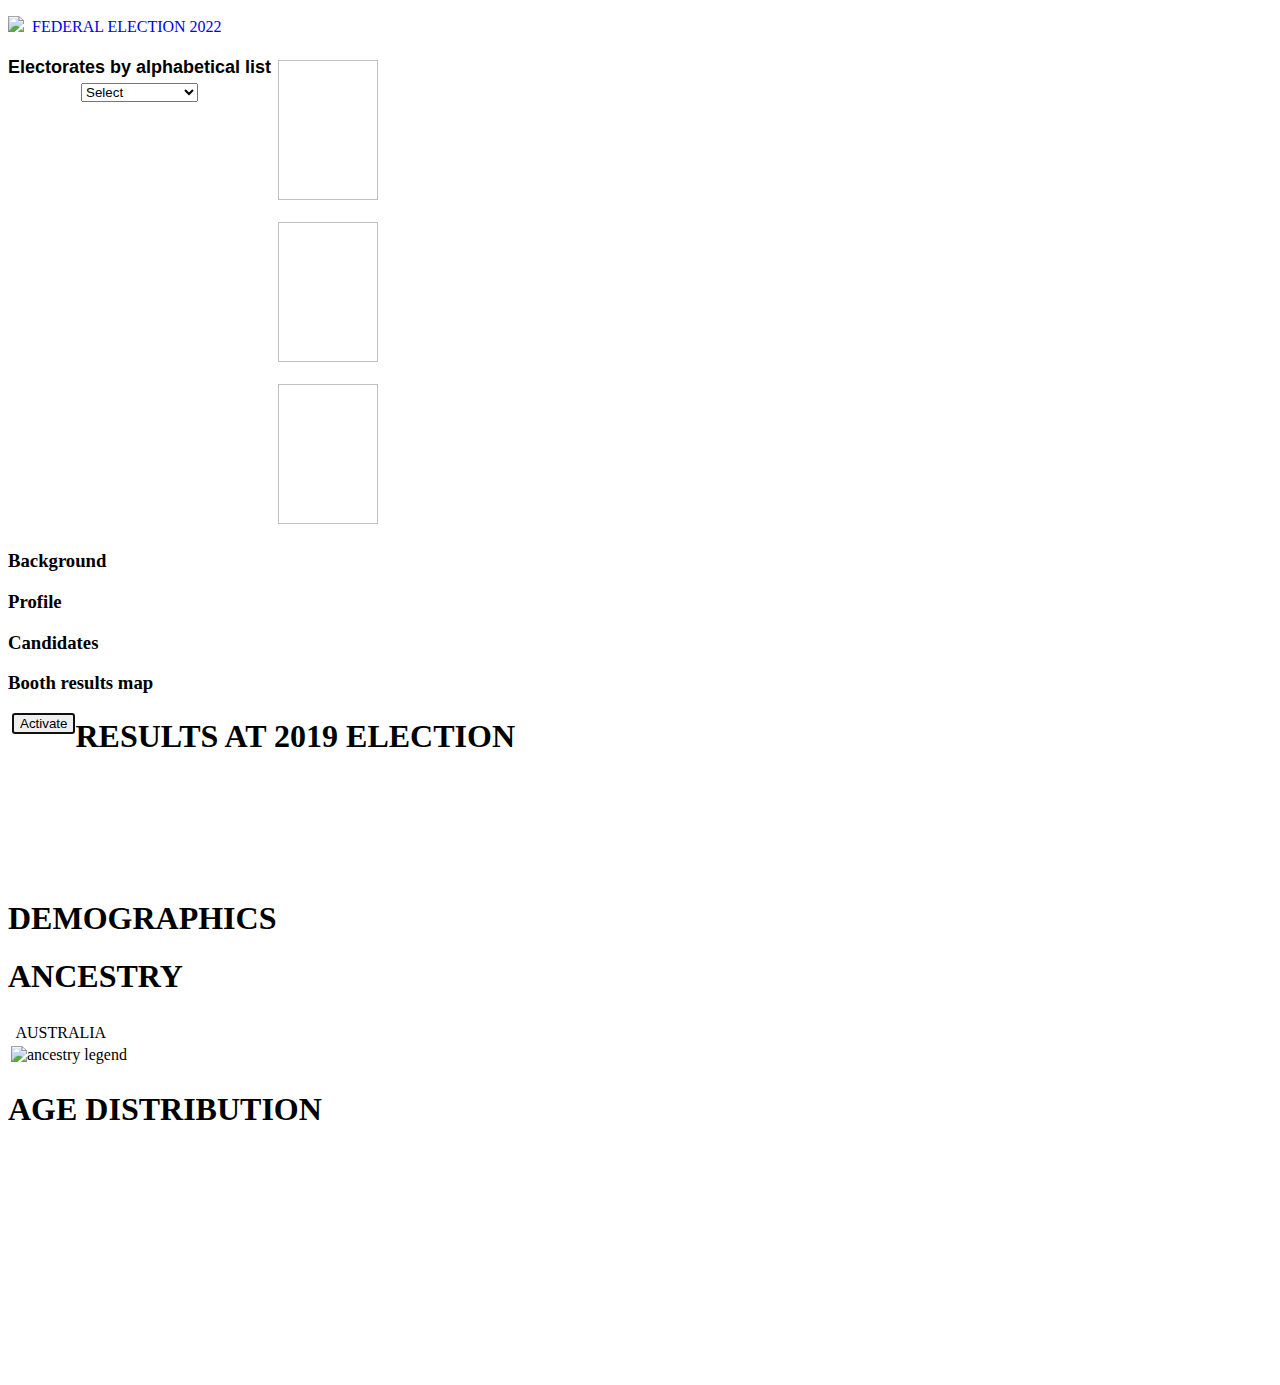
==== index.html @ 1e72a21f "Create index.html" ====
<!DOCTYPE html>

<html>
<head>

<meta charset="utf-8"/>
<meta http-equiv="X-UA-Compatible" content="IE=edge">

<title>The Poll Bludger: Federal Election 2022</title>
<meta name="description" content="Seat-by-seat guide to the 2022 federal election">

<link rel="stylesheet" type="text/css" href="../Elections.css">
<link href="https://fonts.googleapis.com/css?family=Montserrat:700" rel="stylesheet">

<script type="text/javascript" src="https://maps.googleapis.com/maps/api/js?key=AIzaSyDWuL8jOy9GmyEwXQaao5NS9SxwlRzRl6Y"></script>
<script type="text/javascript" src="https://ajax.googleapis.com/ajax/libs/jquery/3.5.1/jquery.min.js"></script>
<script type="text/javascript" src="https://code.jquery.com/jquery-1.12.4.min.js"></script>
<script type="text/javascript" src="https://www.google.com/jsapi"></script>
<script type="text/javascript" src="https://www.gstatic.com/charts/loader.js"></script>

<script>
	var divisionId = window.location.search.replace("?s=", "")
	var divisionName = divisionId

	if (divisionName == "KingsfordSmith") {divisionName = "Kingsford Smith"}
	if (divisionName == "NewEngland") {divisionName = "New England"}
	if (divisionName == "NorthSydney") {divisionName = "North Sydney"}
	if (divisionName == "WideBay") {divisionName = "Wide Bay"}
	if (divisionName == "OConnor") {divisionName = "O'Connor"}
	if (divisionName == "LaTrobe") {divisionName = "La Trobe"}
</script>

</head>
	

<body class="standard">

<p class="pageheader fed">
	<a href="https://www.pollbludger.net"><img src="https://www.pollbludger.net/images/pbhead.png" class="pblogo"></a>
	<a href="https://www.pollbludger.net/fed2022" style="TEXT-DECORATION: NONE">&#160;FEDERAL ELECTION 2022</a>
</p>

<div class="tab"></div>


<main>

<div id="pp-donate-button" class="donate"></div>

<div class="electoratepage">

	<div>
		<h1 id="title"></h1>
		<div id="details"></div>
	</div>
	
	<div style="float: left; margin: auto">

		<div style="font-family: Calibri, sans-serif; font-size: 18px; font-weight: bold; text-align: center">Electorates by alphabetical list</div>

		<div style="padding-top: 5px; text-align: center">
		
			<select id="myList" onchange="location = this.value">
			
				<option>Select</option>
				<option value="HR.htm?s=Adelaide">Adelaide</option>
				<option value="HR.htm?s=Aston">Aston</option>
				<option value="HR.htm?s=Ballarat">Ballarat</option>
				<option value="HR.htm?s=Banks">Banks</option>
				<option value="HR.htm?s=Barker">Barker</option>
				<option value="HR.htm?s=Barton">Barton</option>
				<option value="HR.htm?s=Bass">Bass</option>
				<option value="HR.htm?s=Bean">Bean</option>
				<option value="HR.htm?s=Bendigo">Bendigo</option>
				<option value="HR.htm?s=Bennelong">Bennelong</option>
				<option value="HR.htm?s=Berowra">Berowra</option>
				<option value="HR.htm?s=Blair">Blair</option>
				<option value="HR.htm?s=Blaxland">Blaxland</option>
				<option value="HR.htm?s=Bonner">Bonner</option>
				<option value="HR.htm?s=Boothby">Boothby</option>
				<option value="HR.htm?s=Bowman">Bowman</option>
				<option value="HR.htm?s=Braddon">Braddon</option>
				<option value="HR.htm?s=Bradfield">Bradfield</option>
				<option value="HR.htm?s=Brand">Brand</option>
				<option value="HR.htm?s=Brisbane">Brisbane</option>
				<option value="HR.htm?s=Bruce">Bruce</option>
				<option value="HR.htm?s=Burt">Burt</option>
				<option value="HR.htm?s=Calare">Calare</option>
				<option value="HR.htm?s=Calwell">Calwell</option>
				<option value="HR.htm?s=Canberra">Canberra</option>
				<option value="HR.htm?s=Canning">Canning</option>
				<option value="HR.htm?s=Capricornia">Capricornia</option>
				<option value="HR.htm?s=Casey">Casey</option>
				<option value="HR.htm?s=Chifley">Chifley</option>
				<option value="HR.htm?s=Chisholm">Chisholm</option>
				<option value="HR.htm?s=Clark">Clark</option>
				<option value="HR.htm?s=Cook">Cook</option>
				<option value="HR.htm?s=Cooper">Cooper</option>
				<option value="HR.htm?s=Corangamite">Corangamite</option>
				<option value="HR.htm?s=Corio">Corio</option>
				<option value="HR.htm?s=Cowan">Cowan</option>
				<option value="HR.htm?s=Cowper">Cowper</option>
				<option value="HR.htm?s=Cunningham">Cunningham</option>
				<option value="HR.htm?s=Curtin">Curtin</option>
				<option value="HR.htm?s=Dawson">Dawson</option>
				<option value="HR.htm?s=Deakin">Deakin</option>
				<option value="HR.htm?s=Dickson">Dickson</option>
				<option value="HR.htm?s=Dobell">Dobell</option>
				<option value="HR.htm?s=Dunkley">Dunkley</option>
				<option value="HR.htm?s=Durack">Durack</option>
				<option value="HR.htm?s=Eden-Monaro">Eden-Monaro</option>
				<option value="HR.htm?s=Fadden">Fadden</option>
				<option value="HR.htm?s=Fairfax">Fairfax</option>
				<option value="HR.htm?s=Farrer">Farrer</option>
				<option value="HR.htm?s=Fenner">Fenner</option>
				<option value="HR.htm?s=Fisher">Fisher</option>
				<option value="HR.htm?s=Flinders">Flinders</option>
				<option value="HR.htm?s=Flynn">Flynn</option>
				<option value="HR.htm?s=Forde">Forde</option>
				<option value="HR.htm?s=Forrest">Forrest</option>
				<option value="HR.htm?s=Fowler">Fowler</option>
				<option value="HR.htm?s=Franklin">Franklin</option>
				<option value="HR.htm?s=Fraser">Fraser</option>
				<option value="HR.htm?s=Fremantle">Fremantle</option>
				<option value="HR.htm?s=Gellibrand">Gellibrand</option>
				<option value="HR.htm?s=Gilmore">Gilmore</option>
				<option value="HR.htm?s=Gippsland">Gippsland</option>
				<option value="HR.htm?s=Goldstein">Goldstein</option>
				<option value="HR.htm?s=Gorton">Gorton</option>
				<option value="HR.htm?s=Grayndler">Grayndler</option>
				<option value="HR.htm?s=Greenway">Greenway</option>
				<option value="HR.htm?s=Grey">Grey</option>
				<option value="HR.htm?s=Griffith">Griffith</option>
				<option value="HR.htm?s=Groom">Groom</option>
				<option value="HR.htm?s=Hasluck">Hasluck</option>
				<option value="HR.htm?s=Hawke">Hawke</option>
				<option value="HR.htm?s=Herbert">Herbert</option>
				<option value="HR.htm?s=Higgins">Higgins</option>
				<option value="HR.htm?s=Hindmarsh">Hindmarsh</option>
				<option value="HR.htm?s=Hinkler">Hinkler</option>
				<option value="HR.htm?s=Holt">Holt</option>
				<option value="HR.htm?s=Hotham">Hotham</option>
				<option value="HR.htm?s=Hughes">Hughes</option>
				<option value="HR.htm?s=Hume">Hume</option>
				<option value="HR.htm?s=Hunter">Hunter</option>
				<option value="HR.htm?s=Indi">Indi</option>
				<option value="HR.htm?s=Isaacs">Isaacs</option>
				<option value="HR.htm?s=Jagajaga">Jagajaga</option>
				<option value="HR.htm?s=Kennedy">Kennedy</option>
				<option value="HR.htm?s=KingsfordSmith">Kingsford Smith</option>
				<option value="HR.htm?s=Kingston">Kingston</option>
				<option value="HR.htm?s=Kooyong">Kooyong</option>
				<option value="HR.htm?s=Lalor">Lalor</option>
				<option value="HR.htm?s=LaTrobe">La Trobe</option>
				<option value="HR.htm?s=Leichhardt">Leichhardt</option>
				<option value="HR.htm?s=Lilley">Lilley</option>
				<option value="HR.htm?s=Lindsay">Lindsay</option>
				<option value="HR.htm?s=Lingiari">Lingiari</option>
				<option value="HR.htm?s=Longman">Longman</option>
				<option value="HR.htm?s=Lyne">Lyne</option>
				<option value="HR.htm?s=Lyons">Lyons</option>
				<option value="HR.htm?s=Macarthur">Macarthur</option>
				<option value="HR.htm?s=Mackellar">Mackellar</option>
				<option value="HR.htm?s=Macnamara">Macnamara</option>
				<option value="HR.htm?s=Macquarie">Macquarie</option>
				<option value="HR.htm?s=Makin">Makin</option>
				<option value="HR.htm?s=Mallee">Mallee</option>
				<option value="HR.htm?s=Maranoa">Maranoa</option>
				<option value="HR.htm?s=Maribyrnong">Maribyrnong</option>
				<option value="HR.htm?s=Mayo">Mayo</option>
				<option value="HR.htm?s=McEwen">McEwen</option>
				<option value="HR.htm?s=McMahon">McMahon</option>
				<option value="HR.htm?s=McPherson">McPherson</option>
				<option value="HR.htm?s=Melbourne">Melbourne</option>
				<option value="HR.htm?s=Menzies">Menzies</option>
				<option value="HR.htm?s=Mitchell">Mitchell</option>
				<option value="HR.htm?s=Monash">Monash</option>
				<option value="HR.htm?s=Moncrieff">Moncrieff</option>
				<option value="HR.htm?s=Moore">Moore</option>
				<option value="HR.htm?s=Moreton">Moreton</option>
				<option value="HR.htm?s=Newcastle">Newcastle</option>
				<option value="HR.htm?s=NewEngland">New England</option>
				<option value="HR.htm?s=Nicholls">Nicholls</option>
				<option value="HR.htm?s=NorthSydney">North Sydney</option>
				<option value="HR.htm?s=OConnor">O'Connor</option>
				<option value="HR.htm?s=Oxley">Oxley</option>
				<option value="HR.htm?s=Page">Page</option>
				<option value="HR.htm?s=Parkes">Parkes</option>
				<option value="HR.htm?s=Parramatta">Parramatta</option>
				<option value="HR.htm?s=Paterson">Paterson</option>
				<option value="HR.htm?s=Pearce">Pearce</option>
				<option value="HR.htm?s=Perth">Perth</option>
				<option value="HR.htm?s=Petrie">Petrie</option>
				<option value="HR.htm?s=Rankin">Rankin</option>
				<option value="HR.htm?s=Reid">Reid</option>
				<option value="HR.htm?s=Richmond">Richmond</option>
				<option value="HR.htm?s=Riverina">Riverina</option>
				<option value="HR.htm?s=Robertson">Robertson</option>
				<option value="HR.htm?s=Ryan">Ryan</option>
				<option value="HR.htm?s=Scullin">Scullin</option>
				<option value="HR.htm?s=Shortland">Shortland</option>
				<option value="HR.htm?s=Solomon">Solomon</option>
				<option value="HR.htm?s=Spence">Spence</option>
				<option value="HR.htm?s=Sturt">Sturt</option>
				<option value="HR.htm?s=Swan">Swan</option>
				<option value="HR.htm?s=Sydney">Sydney</option>
				<option value="HR.htm?s=Tangney">Tangney</option>
				<option value="HR.htm?s=Wannon">Wannon</option>
				<option value="HR.htm?s=Warringah">Warringah</option>
				<option value="HR.htm?s=Watson">Watson</option>
				<option value="HR.htm?s=Wentworth">Wentworth</option>
				<option value="HR.htm?s=Werriwa">Werriwa</option>
				<option value="HR.htm?s=Whitlam">Whitlam</option>
				<option value="HR.htm?s=WideBay">Wide Bay</option>
				<option value="HR.htm?s=Wills">Wills</option>
				<option value="HR.htm?s=Wright">Wright</option>
				
			</select>
			
		</div>
		
	</div>

</div>


<div class="electoratepage">

	<div class="content">

		<h3 id="candidatehead"></h3>

		<table>
			<tbody>

			<tr>
				<td class="candidatesBox" id="candidatesBox"></td>

				<td style="padding-right: 90px">
					<img id="pic1" style="margin-right: 15px" width="100" height="140" /><br /><br />
					<img id="pic2" style="margin-right: 15px" width="100" height="140" /><br /><br />
					<img id="pic3" style="margin-right: 15px" width="100" height="140" />
				</td>

			</tr>
			</tbody>
		</table>

		<h3>Background</h3>
		<div id="background"></div>

		<h3>Profile</h3>
		<div id="profile"></div>

		<h3>Candidates</h3>
		<div id="candidates"></div>

		<div id="update"></div>
		
		<h3>Booth results map</h3>
		<button id="insertMap" style="float: left; margin-left: 4px" autofocus>Activate</button>

	</div>


	<div class="sidebar">

		<h1 style="margin-top: 24px">RESULTS AT 2019 ELECTION</h1>
		
		<div id="BarPrimary" style="margin-top: 10px"></div>
		<div id="BarTCP" style="width: 370px; height: 99px; margin-top: 10px"></div>
		<div id="BarTPP"></div>
		
		<div id="tablesInsert"></div>
		
		<div id="byInsert"></div>
		
		<div id="chartsInsert"></div>
		
		<h1 style="margin-top: 24px">DEMOGRAPHICS</h1>

		<div id="BarEducation" class="demography1"></div>
		<div id="BarMortgages" class="demography1"></div>
		<div id="BarIncome" class="demography2"></div>
		
		<h1 style="margin-top: 12px">ANCESTRY</h1>

		<table class="ancestrytable">
			<tr>
				<td id="PieAncestry1" class="ancestry"></td>
				<td id="PieAncestry2" class="ancestry"></td>
			</tr>
			<tr>
				<td id="titleAncestry" class="ancestryTitle"></td>
				<td class="ancestryTitle">AUSTRALIA</td>
			</tr>
			<tr>
				<td colspan="2"><img id="ancestryLegend" class="ancestryLegend" src="https://www.pollbludger.net/images/ancestry-legend.png" alt="ancestry legend"></td>
			</tr>
		</table>

		<h1 style="margin-top: 24px">AGE DISTRIBUTION</h1>

		<div id="BarAge" style="width: 370px; height: 220px;"></div>	
		
	</div>

</div>


</main>

<p class="pagefooter fed"></p>

<script type="text/javascript" src="js/sidebar.js"></script>
<script type="text/javascript" src="js/tab.js"></script>
<script type="text/javascript" src="js/content.js"></script>
<script type="text/javascript" src="js/candidates.js"></script>
<script type="text/javascript" src="js/maps.js"></script>

<script type="text/javascript">

	var head = document.getElementsByTagName('head')[0]
	var js = document.createElement("script")
	js.type = "text/javascript"
	
	if (divisionId == "Eden-Monaro")
	{
		js.src = "js/byEden-Monaro.js"
	}

	if (divisionId == "Groom")
	{
		js.src = "js/byGroom.js"
	}

	head.appendChild(js)
	
</script>

</body>

</html>
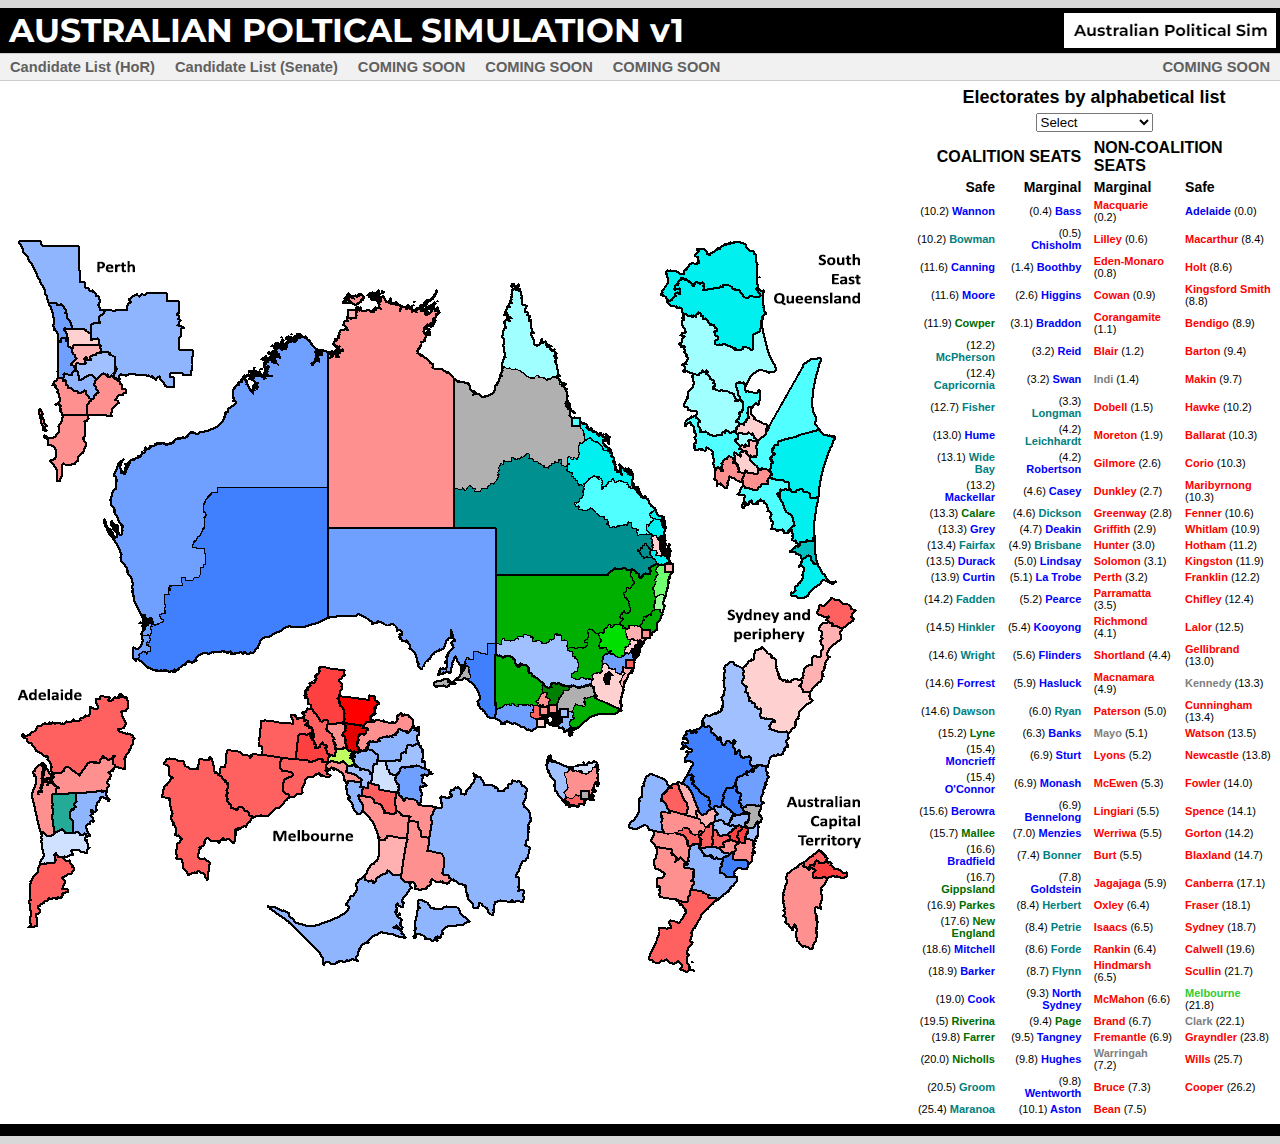
==== commit 79f9b44f: "v1" ====
--- a/index.html
+++ b/index.html
@@ -1,344 +1,714 @@
 
 <!DOCTYPE html>
-
-<html>
-<head>
-
-<meta charset="utf-8"/>
-<meta http-equiv="X-UA-Compatible" content="IE=edge">
-
-<title>The Poll Bludger: Federal Election 2022</title>
-<meta name="description" content="Seat-by-seat guide to the 2022 federal election">
-
-<link rel="stylesheet" type="text/css" href="../Elections.css">
-<link href="https://fonts.googleapis.com/css?family=Montserrat:700" rel="stylesheet">
-
-<script type="text/javascript" src="https://maps.googleapis.com/maps/api/js?key=AIzaSyDWuL8jOy9GmyEwXQaao5NS9SxwlRzRl6Y"></script>
-<script type="text/javascript" src="https://ajax.googleapis.com/ajax/libs/jquery/3.5.1/jquery.min.js"></script>
-<script type="text/javascript" src="https://code.jquery.com/jquery-1.12.4.min.js"></script>
-<script type="text/javascript" src="https://www.google.com/jsapi"></script>
-<script type="text/javascript" src="https://www.gstatic.com/charts/loader.js"></script>
-
-<script>
-	var divisionId = window.location.search.replace("?s=", "")
-	var divisionName = divisionId
-
-	if (divisionName == "KingsfordSmith") {divisionName = "Kingsford Smith"}
-	if (divisionName == "NewEngland") {divisionName = "New England"}
-	if (divisionName == "NorthSydney") {divisionName = "North Sydney"}
-	if (divisionName == "WideBay") {divisionName = "Wide Bay"}
-	if (divisionName == "OConnor") {divisionName = "O'Connor"}
-	if (divisionName == "LaTrobe") {divisionName = "La Trobe"}
-</script>
-
-</head>
-	
-
-<body class="standard">
-
-<p class="pageheader fed">
-	<a href="https://www.pollbludger.net"><img src="https://www.pollbludger.net/images/pbhead.png" class="pblogo"></a>
-	<a href="https://www.pollbludger.net/fed2022" style="TEXT-DECORATION: NONE">&#160;FEDERAL ELECTION 2022</a>
-</p>
-
-<div class="tab"></div>
-
-
-<main>
-
-<div id="pp-donate-button" class="donate"></div>
-
-<div class="electoratepage">
-
-	<div>
-		<h1 id="title"></h1>
-		<div id="details"></div>
-	</div>
-	
-	<div style="float: left; margin: auto">
-
-		<div style="font-family: Calibri, sans-serif; font-size: 18px; font-weight: bold; text-align: center">Electorates by alphabetical list</div>
-
-		<div style="padding-top: 5px; text-align: center">
-		
-			<select id="myList" onchange="location = this.value">
-			
-				<option>Select</option>
-				<option value="HR.htm?s=Adelaide">Adelaide</option>
-				<option value="HR.htm?s=Aston">Aston</option>
-				<option value="HR.htm?s=Ballarat">Ballarat</option>
-				<option value="HR.htm?s=Banks">Banks</option>
-				<option value="HR.htm?s=Barker">Barker</option>
-				<option value="HR.htm?s=Barton">Barton</option>
-				<option value="HR.htm?s=Bass">Bass</option>
-				<option value="HR.htm?s=Bean">Bean</option>
-				<option value="HR.htm?s=Bendigo">Bendigo</option>
-				<option value="HR.htm?s=Bennelong">Bennelong</option>
-				<option value="HR.htm?s=Berowra">Berowra</option>
-				<option value="HR.htm?s=Blair">Blair</option>
-				<option value="HR.htm?s=Blaxland">Blaxland</option>
-				<option value="HR.htm?s=Bonner">Bonner</option>
-				<option value="HR.htm?s=Boothby">Boothby</option>
-				<option value="HR.htm?s=Bowman">Bowman</option>
-				<option value="HR.htm?s=Braddon">Braddon</option>
-				<option value="HR.htm?s=Bradfield">Bradfield</option>
-				<option value="HR.htm?s=Brand">Brand</option>
-				<option value="HR.htm?s=Brisbane">Brisbane</option>
-				<option value="HR.htm?s=Bruce">Bruce</option>
-				<option value="HR.htm?s=Burt">Burt</option>
-				<option value="HR.htm?s=Calare">Calare</option>
-				<option value="HR.htm?s=Calwell">Calwell</option>
-				<option value="HR.htm?s=Canberra">Canberra</option>
-				<option value="HR.htm?s=Canning">Canning</option>
-				<option value="HR.htm?s=Capricornia">Capricornia</option>
-				<option value="HR.htm?s=Casey">Casey</option>
-				<option value="HR.htm?s=Chifley">Chifley</option>
-				<option value="HR.htm?s=Chisholm">Chisholm</option>
-				<option value="HR.htm?s=Clark">Clark</option>
-				<option value="HR.htm?s=Cook">Cook</option>
-				<option value="HR.htm?s=Cooper">Cooper</option>
-				<option value="HR.htm?s=Corangamite">Corangamite</option>
-				<option value="HR.htm?s=Corio">Corio</option>
-				<option value="HR.htm?s=Cowan">Cowan</option>
-				<option value="HR.htm?s=Cowper">Cowper</option>
-				<option value="HR.htm?s=Cunningham">Cunningham</option>
-				<option value="HR.htm?s=Curtin">Curtin</option>
-				<option value="HR.htm?s=Dawson">Dawson</option>
-				<option value="HR.htm?s=Deakin">Deakin</option>
-				<option value="HR.htm?s=Dickson">Dickson</option>
-				<option value="HR.htm?s=Dobell">Dobell</option>
-				<option value="HR.htm?s=Dunkley">Dunkley</option>
-				<option value="HR.htm?s=Durack">Durack</option>
-				<option value="HR.htm?s=Eden-Monaro">Eden-Monaro</option>
-				<option value="HR.htm?s=Fadden">Fadden</option>
-				<option value="HR.htm?s=Fairfax">Fairfax</option>
-				<option value="HR.htm?s=Farrer">Farrer</option>
-				<option value="HR.htm?s=Fenner">Fenner</option>
-				<option value="HR.htm?s=Fisher">Fisher</option>
-				<option value="HR.htm?s=Flinders">Flinders</option>
-				<option value="HR.htm?s=Flynn">Flynn</option>
-				<option value="HR.htm?s=Forde">Forde</option>
-				<option value="HR.htm?s=Forrest">Forrest</option>
-				<option value="HR.htm?s=Fowler">Fowler</option>
-				<option value="HR.htm?s=Franklin">Franklin</option>
-				<option value="HR.htm?s=Fraser">Fraser</option>
-				<option value="HR.htm?s=Fremantle">Fremantle</option>
-				<option value="HR.htm?s=Gellibrand">Gellibrand</option>
-				<option value="HR.htm?s=Gilmore">Gilmore</option>
-				<option value="HR.htm?s=Gippsland">Gippsland</option>
-				<option value="HR.htm?s=Goldstein">Goldstein</option>
-				<option value="HR.htm?s=Gorton">Gorton</option>
-				<option value="HR.htm?s=Grayndler">Grayndler</option>
-				<option value="HR.htm?s=Greenway">Greenway</option>
-				<option value="HR.htm?s=Grey">Grey</option>
-				<option value="HR.htm?s=Griffith">Griffith</option>
-				<option value="HR.htm?s=Groom">Groom</option>
-				<option value="HR.htm?s=Hasluck">Hasluck</option>
-				<option value="HR.htm?s=Hawke">Hawke</option>
-				<option value="HR.htm?s=Herbert">Herbert</option>
-				<option value="HR.htm?s=Higgins">Higgins</option>
-				<option value="HR.htm?s=Hindmarsh">Hindmarsh</option>
-				<option value="HR.htm?s=Hinkler">Hinkler</option>
-				<option value="HR.htm?s=Holt">Holt</option>
-				<option value="HR.htm?s=Hotham">Hotham</option>
-				<option value="HR.htm?s=Hughes">Hughes</option>
-				<option value="HR.htm?s=Hume">Hume</option>
-				<option value="HR.htm?s=Hunter">Hunter</option>
-				<option value="HR.htm?s=Indi">Indi</option>
-				<option value="HR.htm?s=Isaacs">Isaacs</option>
-				<option value="HR.htm?s=Jagajaga">Jagajaga</option>
-				<option value="HR.htm?s=Kennedy">Kennedy</option>
-				<option value="HR.htm?s=KingsfordSmith">Kingsford Smith</option>
-				<option value="HR.htm?s=Kingston">Kingston</option>
-				<option value="HR.htm?s=Kooyong">Kooyong</option>
-				<option value="HR.htm?s=Lalor">Lalor</option>
-				<option value="HR.htm?s=LaTrobe">La Trobe</option>
-				<option value="HR.htm?s=Leichhardt">Leichhardt</option>
-				<option value="HR.htm?s=Lilley">Lilley</option>
-				<option value="HR.htm?s=Lindsay">Lindsay</option>
-				<option value="HR.htm?s=Lingiari">Lingiari</option>
-				<option value="HR.htm?s=Longman">Longman</option>
-				<option value="HR.htm?s=Lyne">Lyne</option>
-				<option value="HR.htm?s=Lyons">Lyons</option>
-				<option value="HR.htm?s=Macarthur">Macarthur</option>
-				<option value="HR.htm?s=Mackellar">Mackellar</option>
-				<option value="HR.htm?s=Macnamara">Macnamara</option>
-				<option value="HR.htm?s=Macquarie">Macquarie</option>
-				<option value="HR.htm?s=Makin">Makin</option>
-				<option value="HR.htm?s=Mallee">Mallee</option>
-				<option value="HR.htm?s=Maranoa">Maranoa</option>
-				<option value="HR.htm?s=Maribyrnong">Maribyrnong</option>
-				<option value="HR.htm?s=Mayo">Mayo</option>
-				<option value="HR.htm?s=McEwen">McEwen</option>
-				<option value="HR.htm?s=McMahon">McMahon</option>
-				<option value="HR.htm?s=McPherson">McPherson</option>
-				<option value="HR.htm?s=Melbourne">Melbourne</option>
-				<option value="HR.htm?s=Menzies">Menzies</option>
-				<option value="HR.htm?s=Mitchell">Mitchell</option>
-				<option value="HR.htm?s=Monash">Monash</option>
-				<option value="HR.htm?s=Moncrieff">Moncrieff</option>
-				<option value="HR.htm?s=Moore">Moore</option>
-				<option value="HR.htm?s=Moreton">Moreton</option>
-				<option value="HR.htm?s=Newcastle">Newcastle</option>
-				<option value="HR.htm?s=NewEngland">New England</option>
-				<option value="HR.htm?s=Nicholls">Nicholls</option>
-				<option value="HR.htm?s=NorthSydney">North Sydney</option>
-				<option value="HR.htm?s=OConnor">O'Connor</option>
-				<option value="HR.htm?s=Oxley">Oxley</option>
-				<option value="HR.htm?s=Page">Page</option>
-				<option value="HR.htm?s=Parkes">Parkes</option>
-				<option value="HR.htm?s=Parramatta">Parramatta</option>
-				<option value="HR.htm?s=Paterson">Paterson</option>
-				<option value="HR.htm?s=Pearce">Pearce</option>
-				<option value="HR.htm?s=Perth">Perth</option>
-				<option value="HR.htm?s=Petrie">Petrie</option>
-				<option value="HR.htm?s=Rankin">Rankin</option>
-				<option value="HR.htm?s=Reid">Reid</option>
-				<option value="HR.htm?s=Richmond">Richmond</option>
-				<option value="HR.htm?s=Riverina">Riverina</option>
-				<option value="HR.htm?s=Robertson">Robertson</option>
-				<option value="HR.htm?s=Ryan">Ryan</option>
-				<option value="HR.htm?s=Scullin">Scullin</option>
-				<option value="HR.htm?s=Shortland">Shortland</option>
-				<option value="HR.htm?s=Solomon">Solomon</option>
-				<option value="HR.htm?s=Spence">Spence</option>
-				<option value="HR.htm?s=Sturt">Sturt</option>
-				<option value="HR.htm?s=Swan">Swan</option>
-				<option value="HR.htm?s=Sydney">Sydney</option>
-				<option value="HR.htm?s=Tangney">Tangney</option>
-				<option value="HR.htm?s=Wannon">Wannon</option>
-				<option value="HR.htm?s=Warringah">Warringah</option>
-				<option value="HR.htm?s=Watson">Watson</option>
-				<option value="HR.htm?s=Wentworth">Wentworth</option>
-				<option value="HR.htm?s=Werriwa">Werriwa</option>
-				<option value="HR.htm?s=Whitlam">Whitlam</option>
-				<option value="HR.htm?s=WideBay">Wide Bay</option>
-				<option value="HR.htm?s=Wills">Wills</option>
-				<option value="HR.htm?s=Wright">Wright</option>
-				
-			</select>
-			
-		</div>
-		
-	</div>
-
-</div>
-
-
-<div class="electoratepage">
-
-	<div class="content">
-
-		<h3 id="candidatehead"></h3>
-
-		<table>
-			<tbody>
-
-			<tr>
-				<td class="candidatesBox" id="candidatesBox"></td>
-
-				<td style="padding-right: 90px">
-					<img id="pic1" style="margin-right: 15px" width="100" height="140" /><br /><br />
-					<img id="pic2" style="margin-right: 15px" width="100" height="140" /><br /><br />
-					<img id="pic3" style="margin-right: 15px" width="100" height="140" />
-				</td>
-
-			</tr>
-			</tbody>
-		</table>
-
-		<h3>Background</h3>
-		<div id="background"></div>
-
-		<h3>Profile</h3>
-		<div id="profile"></div>
-
-		<h3>Candidates</h3>
-		<div id="candidates"></div>
-
-		<div id="update"></div>
-		
-		<h3>Booth results map</h3>
-		<button id="insertMap" style="float: left; margin-left: 4px" autofocus>Activate</button>
-
-	</div>
-
-
-	<div class="sidebar">
-
-		<h1 style="margin-top: 24px">RESULTS AT 2019 ELECTION</h1>
-		
-		<div id="BarPrimary" style="margin-top: 10px"></div>
-		<div id="BarTCP" style="width: 370px; height: 99px; margin-top: 10px"></div>
-		<div id="BarTPP"></div>
-		
-		<div id="tablesInsert"></div>
-		
-		<div id="byInsert"></div>
-		
-		<div id="chartsInsert"></div>
-		
-		<h1 style="margin-top: 24px">DEMOGRAPHICS</h1>
-
-		<div id="BarEducation" class="demography1"></div>
-		<div id="BarMortgages" class="demography1"></div>
-		<div id="BarIncome" class="demography2"></div>
-		
-		<h1 style="margin-top: 12px">ANCESTRY</h1>
-
-		<table class="ancestrytable">
-			<tr>
-				<td id="PieAncestry1" class="ancestry"></td>
-				<td id="PieAncestry2" class="ancestry"></td>
-			</tr>
-			<tr>
-				<td id="titleAncestry" class="ancestryTitle"></td>
-				<td class="ancestryTitle">AUSTRALIA</td>
-			</tr>
-			<tr>
-				<td colspan="2"><img id="ancestryLegend" class="ancestryLegend" src="https://www.pollbludger.net/images/ancestry-legend.png" alt="ancestry legend"></td>
-			</tr>
-		</table>
-
-		<h1 style="margin-top: 24px">AGE DISTRIBUTION</h1>
-
-		<div id="BarAge" style="width: 370px; height: 220px;"></div>	
-		
-	</div>
-
-</div>
-
-
-</main>
-
-<p class="pagefooter fed"></p>
-
-<script type="text/javascript" src="js/sidebar.js"></script>
-<script type="text/javascript" src="js/tab.js"></script>
-<script type="text/javascript" src="js/content.js"></script>
-<script type="text/javascript" src="js/candidates.js"></script>
-<script type="text/javascript" src="js/maps.js"></script>
-
-<script type="text/javascript">
-
-	var head = document.getElementsByTagName('head')[0]
-	var js = document.createElement("script")
-	js.type = "text/javascript"
-	
-	if (divisionId == "Eden-Monaro")
-	{
-		js.src = "js/byEden-Monaro.js"
-	}
-
-	if (divisionId == "Groom")
-	{
-		js.src = "js/byGroom.js"
-	}
-
-	head.appendChild(js)
-	
-</script>
-
-</body>
-
+<html lang="en">
+   <head>
+      <meta charset="UTF-8">
+      <title>Australian Political Sim</title>
+      <link href="../style.css" rel="stylesheet" type="text/css">
+      <link href="https://fonts.googleapis.com/css?family=Montserrat:700" rel="stylesheet">
+      <script src="/js/cvi_map_lib.js"></script>
+      <script>
+         function ById(v) {return(document.getElementById(v));}
+         function setClassTo(id) {var ele=ById('l'+id); ele.className="al";}
+         function resetClass(id) {var ele=ById('l'+id); ele.className="lk";}
+         window.onload = function() {
+            cvi_map.add(ById('electoratemap'),{opacity: 50, areacolor: '#990099'});
+         }
+      </script>
+   </head>
+   <body class="full">
+      <p class="headerfull fed"><a href="index.html"><img alt="Site link" class="pbhead" src="/images/apshead.png"></a> <a href="index.html" style="TEXT-DECORATION: NONE">&#160;AUSTRALIAN POLTICAL SIMULATION v1</a></p>
+      <div class="tab"></div>
+      <table class="entrytable">
+         <tr>
+            <td>
+               <div style="margin-top: 10px"><img alt="Map image" id="electoratemap" src="images/electoratemap.png" usemap="#ImageMap"></div>
+               <map id="ImageMap" name="ImageMap">
+                  <area alt="Barker" coords="485,406,492,406,491,441,491,479,485,478,485,476,478,470,476,463,478,462,477,454,476,454,476,452,475,452,475,450,473,449,473,447,470,445,469,443,466,442,466,441,468,440,467,431,466,431,467,429,465,428,465,427,463,427,463,426,464,426,463,422,464,422,464,420,465,422,471,422,471,414,485,417" href="candidates.html?s=Barker" id="Barker" onclick="setup({imgsrc: '', mapid: ''});" onmouseout="resetClass(118);" onmouseover="setClassTo(118);" shape="poly" title="Barker">
+                  <area alt="Swan" coords="105,115,111,119,111,134,107,138,106,138,105,135,103,136,103,135,100,134,100,135,94,140,85,136,77,141,74,126,83,127,89,123,88,119,90,119,90,118,94,118,94,116" href="candidates.html?s=Swan" id="Swan" onclick="setup({imgsrc: '', mapid: ''});" onmouseout="resetClass(17);" onmouseover="setClassTo(17);" shape="poly" title="Swan">
+                  <area alt="Makin" coords="109,522,109,527,111,527,104,534,106,537,107,537,103,543,105,547,103,549,103,552,99,552,99,551,98,551,98,552,93,552,93,553,54,555,54,551,57,551,57,549,50,543,52,540,51,537,52,537,52,536,59,536,62,534,62,531,63,531,63,530,66,530,74,536,76,539,77,538,85,526,97,526,103,521" href="candidates.html?s=Makin" id="Makin" onclick="setup({imgsrc: '', mapid: ''});" onmouseout="resetClass(24);" onmouseover="setClassTo(24);" shape="poly" title="Makin">
+                  <area alt="Burt" coords="116,144,116,147,118,147,118,152,122,152,122,154,114,157,111,163,114,163,109,170,108,170,107,177,85,176,85,167,87,166,87,164,89,164,89,162,92,161,92,158,94,158,94,156,97,155,96,152,94,151,94,148,92,147,93,143,102,137,109,139,110,141,113,142,113,143" href="candidates.html?s=Burt" id="Burt" onclick="setup({imgsrc: '', mapid: ''});" onmouseout="resetClass(20);" onmouseover="setClassTo(20);" shape="poly" title="Burt">
+                  <area alt="Forrest" coords="140,398,146,398,147,402,146,402,146,404,145,404,145,403,143,408,147,409,147,413,144,413,144,414,143,414,143,413,139,413,135,416,136,419,135,419,135,420,131,420,131,411,139,407" href="candidates.html?s=Forrest" id="Forrest" onclick="setup({imgsrc: '', mapid: ''});" onmouseout="resetClass(113);" onmouseover="setClassTo(113);" shape="poly" title="Forrest">
+                  <area alt="Canning" coords="146,386,148,386,147,392,148,395,147,395,147,397,146,397,146,396,140,397,142,392,143,392,146,388" href="candidates.html?s=Canning" id="Canning" onclick="setup({imgsrc: '', mapid: ''});" onmouseout="resetClass(114);" onmouseover="setClassTo(114);" shape="poly" title="Canning">
+                  <area alt="Hasluck" coords="163,56,163,64,175,64,175,74,174,74,173,78,175,78,174,82,176,82,176,83,175,83,175,86,173,88,178,89,178,90,177,90,177,98,175,99,175,112,189,113,188,124,189,127,188,127,187,136,181,136,180,134,167,134,166,140,170,140,170,148,164,148,157,137,152,140,148,137,147,138,146,136,144,137,144,136,125,135,125,136,117,136,115,140,114,140,112,139,113,134,114,134,114,132,115,132,114,128,113,128,113,118,108,114,99,113,98,109,99,107,97,106,97,101,95,99,89,100,89,87,98,86,97,79,102,76,103,73,109,73,125,73,126,66,129,65,129,60,135,58,137,60,139,57,143,58,144,56" href="candidates.html?s=Hasluck" id="Hasluck" onclick="setup({imgsrc: '', mapid: ''});" onmouseout="resetClass(16);" onmouseover="setClassTo(16);" shape="poly" title="Hasluck">
+                  <area alt="Corio" coords="164,522,173,522,174,524,180,524,181,529,185,530,186,532,196,532,197,522,208,522,208,524,211,536,214,536,214,538,218,539,221,545,223,545,224,550,223,550,223,552,222,552,223,556,222,559,223,559,223,564,225,565,225,567,227,567,227,571,235,573,236,570,239,570,241,574,244,574,245,578,248,579,248,580,244,585,243,585,243,587,232,590,231,603,227,601,227,600,222,601,219,599,217,602,208,602,208,601,203,599,201,603,200,603,200,607,195,609,195,610,196,610,196,611,195,611,194,620,196,622,202,622,203,624,206,625,206,626,205,626,205,633,204,633,204,639,203,639,198,634,198,633,194,632,193,634,191,633,191,634,185,635,182,630,181,630,181,627,175,620,174,612,175,612,175,606,178,603,179,603,180,600,174,597,174,589,173,589,172,584,171,584,169,579,170,579,170,576,171,576,171,575,170,575,169,568,168,568,168,560,160,558,160,557,161,557,163,549,165,548,165,546,166,546,169,542,169,541,171,541,168,537,167,537,167,528,166,528,162,526,162,525" href="candidates.html?s=Corio" id="Corio" onclick="setup({imgsrc: '', mapid: ''});" onmouseout="resetClass(33);" onmouseover="setClassTo(33);" shape="poly" title="Corio">
+                  <area alt="OConnor" coords="215,250,324,250,324,379,321,380,321,381,319,381,319,382,317,382,317,383,315,383,315,384,308,385,308,386,305,386,305,387,302,387,302,388,288,388,285,387,285,388,280,389,278,392,276,392,276,393,273,393,273,394,271,394,271,395,269,395,268,397,266,397,266,398,259,399,257,402,256,402,256,405,250,414,247,413,244,415,243,413,240,413,240,414,239,414,239,413,230,415,228,412,227,413,218,412,218,413,208,413,208,414,206,414,206,415,199,414,192,419,192,421,190,422,190,423,184,422,181,426,179,426,177,429,175,429,174,431,171,430,170,432,167,432,167,433,160,431,160,432,159,432,159,431,157,432,155,431,150,431,136,421,137,416,140,415,140,414,143,415,143,417,144,416,145,414,148,414,148,408,146,408,146,406,144,405,147,405,148,400,147,398,148,398,148,396,149,396,148,389,150,388,149,388,149,387,153,388,153,387,156,387,157,385,161,384,161,381,157,378,157,377,159,377,159,376,163,376,162,357,167,357,167,356,166,356,166,353,168,353,167,349,169,349,180,348,179,340,182,340,182,343,191,340,196,340,197,337,198,337,198,330,201,330,201,327,203,327,202,310,190,309,195,299,197,299,198,296,199,296,199,294,200,294,200,292,202,291,202,280,203,280,203,278,204,278,201,267,202,267,203,262,204,262,209,255,215,255" href="candidates.html?s=OConnor" id="OConnor" onclick="setup({imgsrc: '', mapid: ''});" onmouseout="resetClass(111);" onmouseover="setClassTo(111);" shape="poly" title="OConnor">
+                  <area alt="Lalor" coords="225,513,237,515,239,518,245,518,245,519,246,521,250,517,277,520,276,531,278,532,278,534,289,536,288,537,280,541,279,554,285,557,285,559,284,559,276,569,272,569,271,571,259,577,259,576,257,577,252,577,252,578,247,577,247,574,242,572,242,570,235,568,231,570,229,569,225,563,225,562,226,562,225,560,226,544,224,544,224,542,220,540,220,538,217,536,218,536,218,530,223,530" href="candidates.html?s=Lalor" id="Lalor" onclick="setup({imgsrc: '', mapid: ''});" onmouseout="resetClass(29);" onmouseover="setClassTo(29);" shape="poly" title="Lalor">
+                  <area alt="Gorton" coords="293,482,300,481,300,484,303,484,303,485,301,488,305,489,305,491,308,491,308,494,304,495,304,496,303,496,303,495,296,495,294,504,292,520,260,516,257,507,259,484,263,483,263,484,271,484,271,485,276,485,276,486,288,486,288,487,291,487,289,478,291,478,291,479" href="candidates.html?s=Gorton" id="Gorton" onclick="setup({imgsrc: '', mapid: ''});" onmouseout="resetClass(31);" onmouseover="setClassTo(31);" shape="poly" title="Gorton">
+                  <area alt="Gellibrand" coords="305,523,305,525,318,522,318,525,323,525,323,526,322,526,322,532,321,532,321,533,323,534,323,537,326,537,326,538,322,538,318,536,317,534,312,535,310,538,302,541,301,541,301,545,300,545,298,555,293,555,293,556,287,558,287,556,281,545,282,545,282,542,286,541,286,540,291,535,289,533,285,533,278,524,279,522,285,521" href="candidates.html?s=Gellibrand" id="Gellibrand" onclick="setup({imgsrc: '', mapid: ''});" onmouseout="resetClass(30);" onmouseover="setClassTo(30);" shape="poly" title="Gellibrand">
+                  <area alt="Durack" coords="308,128,311,128,312,125,317,120,316,118,320,118,320,114,323,114,323,115,324,125,324,150,324,249,214,249,214,254,208,254,205,258,204,258,200,275,202,275,202,278,200,280,201,289,199,290,199,293,198,293,197,297,194,298,193,302,190,303,189,310,201,311,202,326,200,326,200,329,197,329,196,339,191,339,190,342,183,342,183,339,178,339,179,347,166,347,165,356,161,356,161,367,162,367,161,369,161,375,156,376,158,382,160,382,160,383,159,383,151,386,150,380,149,380,149,379,144,380,144,379,143,379,143,376,139,376,135,369,135,367,134,367,134,365,133,365,133,363,132,363,130,340,129,340,129,338,126,336,126,332,125,332,125,329,123,328,123,326,119,323,120,316,119,316,119,314,118,314,118,311,117,311,112,302,112,301,113,301,115,300,115,297,116,297,119,298,119,297,120,297,121,287,117,284,117,282,116,282,115,277,113,276,112,269,109,267,109,259,110,259,111,253,114,252,115,241,114,241,114,238,112,237,113,234,115,229,116,229,116,231,117,231,117,236,123,237,128,223,132,223,133,221,139,219,140,216,143,215,144,212,147,212,149,209,152,209,152,208,154,208,154,207,159,207,159,206,160,206,160,207,165,208,165,207,169,207,169,206,171,206,173,202,183,201,183,200,185,200,187,196,196,197,197,195,206,194,224,175,226,175,226,171,228,171,234,163,231,152,234,148,237,148,237,145,240,145,240,142,241,142,241,143,242,147,244,147,251,157,251,153,255,152,256,144,253,144,251,142,252,139,260,140,260,142,264,141,263,139,270,139,270,137,266,137,265,134,266,134,265,132,266,132,267,128,264,127,264,125,266,125,266,123,268,123,268,125,276,128,276,126,273,120,278,121,277,115,275,115,274,112,275,112,275,111,277,111,278,113,284,112,286,105,289,105,289,104,290,104,290,105,294,104,295,101,301,100,312,111,311,115,312,115,312,120,311,120,311,123,307,125" href="candidates.html?s=Durack" id="Durack" onclick="setup({imgsrc: '', mapid: ''});" onmouseout="resetClass(110);" onmouseover="setClassTo(110);" shape="poly" title="Durack">
+                  <area alt="Fraser" coords="308,503,310,503,310,507,312,507,311,511,318,510,318,507,322,508,322,513,323,513,323,516,325,517,324,523,321,523,314,520,307,523,307,522,305,522,305,521,296,521,296,520,294,520,297,498,297,497,302,497,302,498,305,497,306,497" href="candidates.html?s=Fraser" id="Fraser" onclick="setup({imgsrc: '', mapid: ''});" onmouseout="resetClass(32);" onmouseover="setClassTo(32);" shape="poly" title="Fraser">
+                  <area alt="Grey" coords="326,291,492,291,492,405,484,405,484,416,483,416,483,415,478,415,478,414,476,414,476,413,470,413,470,421,463,419,461,426,457,426,453,417,451,418,447,433,444,433,446,416,452,410,450,404,453,404,449,391,447,391,447,399,445,399,440,410,438,410,438,411,436,410,436,411,428,417,427,417,426,420,421,424,421,426,420,426,418,430,418,429,416,427,417,425,416,425,416,423,415,423,415,419,410,411,408,410,408,406,406,405,404,402,404,401,400,402,400,401,398,399,400,398,400,393,395,391,395,389,387,385,387,386,382,386,381,384,379,384,379,383,376,383,376,382,370,384,369,382,367,382,366,380,354,375,353,377,326,378" href="candidates.html?s=Grey" id="Grey" onclick="setup({imgsrc: '', mapid: ''});" onmouseout="resetClass(117);" onmouseover="setClassTo(117);" shape="poly" title="Grey">
+                  <area alt="Scullin" coords="337,459,367,463,367,459,370,459,374,465,374,466,373,466,370,469,370,475,368,476,366,483,362,483,360,487,342,484,342,471,341,471,341,469,338,467" href="candidates.html?s=Scullin" id="Scullin" onclick="setup({imgsrc: '', mapid: ''});" onmouseout="resetClass(44);" onmouseover="setClassTo(44);" shape="poly" title="Scullin">
+                  <area alt="Hindmarsh" coords="34,557,37,557,36,555,40,555,39,551,40,551,41,545,44,545,44,546,43,548,46,548,46,546,49,546,53,550,52,550,52,555,49,555,49,556,48,566,49,566,48,568,49,576,48,576,48,582,49,582,50,596,44,597,44,596,38,593,35,582,35,577,34,577,34,573,33,573,33,568,32,568,32,564,31,564,31,560,30,560,34,547,33,536,31,534,33,534,33,531,38,528,38,529,39,529,39,533,38,533,38,540,37,540,37,541,38,541,38,546,37,546,37,549,36,549,37,552,35,552" href="candidates.html?s=Hindmarsh" id="Hindmarsh" onclick="setup({imgsrc: '', mapid: ''});" onmouseout="resetClass(23);" onmouseover="setClassTo(23);" shape="poly" title="Hindmarsh">
+                  <area alt="Calwell" coords="340,433,338,440,335,444,337,446,338,446,337,449,338,451,336,452,335,459,333,460,335,462,336,469,339,472,340,483,333,484,333,485,326,485,326,482,325,482,325,481,320,481,318,483,309,466,306,465,304,453,306,453,308,446,313,443,314,443,314,441,315,441,314,438,317,436,317,434,318,434,317,432,317,431,318,431,318,430,323,430" href="candidates.html?s=Calwell" id="Calwell" onclick="setup({imgsrc: '', mapid: ''});" onmouseout="resetClass(43);" onmouseover="setClassTo(43);" shape="poly" title="Calwell">
+                  <area alt="Wills" coords="341,487,341,493,340,493,338,498,339,498,341,499,342,509,340,508,339,510,334,510,333,509,331,502,333,502,330,495,325,487" href="candidates.html?s=Wills" id="Wills" onclick="setup({imgsrc: '', mapid: ''});" onmouseout="resetClass(37);" onmouseover="setClassTo(37);" shape="poly" title="Wills">
+                  <area alt="Macnamara" coords="342,535,353,538,353,539,357,541,357,543,343,543,339,533,337,533,336,531,334,531,334,530,329,529,329,528,325,530,325,529,324,527,328,524,334,525,334,526,341,525,343,532,342,532" href="candidates.html?s=Macnamara" id="Macnamara" onclick="setup({imgsrc: '', mapid: ''});" onmouseout="resetClass(35);" onmouseover="setClassTo(35);" shape="poly" title="Macnamara">
+                  <area alt="Cooper" coords="344,487,359,488,358,491,363,491,363,492,362,492,362,495,356,495,355,498,354,498,354,503,355,513,352,513,352,512,349,513,348,511,346,512,346,511,343,504,344,504,344,501,343,501,343,498,341,495,344,493,343,491,344,491" href="candidates.html?s=Cooper" id="Cooper" onclick="setup({imgsrc: '', mapid: ''});" onmouseout="resetClass(38);" onmouseover="setClassTo(38);" shape="poly" title="Cooper">
+                  <area alt="Melbourne" coords="346,521,349,524,350,526,345,527,339,522,331,522,326,523,326,520,328,518,333,519,334,512,343,511,345,514,348,514,348,515" href="candidates.html?s=Melbourne" id="Melbourne" onclick="setup({imgsrc: '', mapid: ''});" onmouseout="resetClass(36);" onmouseover="setClassTo(36);" shape="poly" title="Melbourne">
+                  <area alt="Goldstein" coords="346,544,357,545,356,550,359,550,359,551,358,551,358,557,354,557,359,572,357,575,355,575,353,572,352,572,352,570,351,570,350,564,347,562,348,558,345,556,345,550,344,550,344,549,344,548,345,548" href="candidates.html?s=Goldstein" id="Goldstein" onclick="setup({imgsrc: '', mapid: ''});" onmouseout="resetClass(39);" onmouseover="setClassTo(39);" shape="poly" title="Goldstein">
+                  <area alt="Higgins" coords="356,530,356,533,361,532,361,533,365,533,366,534,366,537,368,537,367,544,366,544,366,543,364,549,359,548,360,541,345,534,345,529,350,529,350,528,351,528,351,529" href="candidates.html?s=Higgins" id="Higgins" onclick="setup({imgsrc: '', mapid: ''});" onmouseout="resetClass(40);" onmouseover="setClassTo(40);" shape="poly" title="Higgins">
+                  <area alt="Isaacs" coords="357,559,368,560,370,562,371,566,378,570,380,576,394,576,394,574,396,575,397,578,405,579,403,599,383,597,377,601,378,599,376,598,375,592,374,592,374,590,373,590,373,587,372,587,372,585,371,585,371,583,368,581,368,579,361,573,361,566,360,566" href="candidates.html?s=Isaacs" id="Isaacs" onclick="setup({imgsrc: '', mapid: ''});" onmouseout="resetClass(51);" onmouseover="setClassTo(51);" shape="poly" title="Isaacs">
+                  <area alt="Hotham" coords="366,546,375,548,375,552,376,552,376,553,392,555,391,568,392,568,392,574,387,575,387,574,383,574,378,566,378,565,372,564,372,561,360,557,361,550,362,550,362,551,366,551" href="candidates.html?s=Hotham" id="Hotham" onclick="setup({imgsrc: '', mapid: ''});" onmouseout="resetClass(48);" onmouseover="setClassTo(48);" shape="poly" title="Hotham">
+                  <area alt="Pearce" coords="37,4,37,7,75,9,76,45,81,45,81,50,82,50,82,51,85,51,85,53,92,56,92,59,95,59,96,64,95,64,94,68,95,68,96,73,100,73,100,75,97,76,96,78,95,78,95,84,88,85,88,86,87,86,87,94,86,94,84,93,84,91,70,90,68,82,65,80,64,71,62,70,62,68,61,68,59,65,55,66,54,64,46,64,45,57,43,56,43,51,42,51,41,47,39,46,38,41,36,40,35,35,34,35,32,29,31,29,30,25,27,23,26,18,21,14,21,10,17,4" href="candidates.html?s=Pearce" id="Pearce" onclick="setup({imgsrc: '', mapid: ''});" onmouseout="resetClass(112);" onmouseover="setClassTo(112);" shape="poly" title="Pearce">
+                  <area alt="Kooyong" coords="374,517,373,525,370,525,368,534,352,521,351,521,353,520,352,516,353,516,353,515,356,516,356,515,358,515,358,514,364,514,365,512,369,513" href="candidates.html?s=Kooyong" id="Kooyong" onclick="setup({imgsrc: '', mapid: ''});" onmouseout="resetClass(41);" onmouseover="setClassTo(41);" shape="poly" title="Kooyong">
+                  <area alt="Chisholm" coords="375,524,382,524,383,532,385,532,386,537,392,538,392,539,393,547,395,547,394,550,395,550,395,551,394,551,394,553,377,551,377,547,376,547,376,546,369,545,372,527,375,527" href="candidates.html?s=Chisholm" id="Chisholm" onclick="setup({imgsrc: '', mapid: ''});" onmouseout="resetClass(46);" onmouseover="setClassTo(46);" shape="poly" title="Chisholm">
+                  <area alt="Lingiari" coords="382,65,387,66,387,67,392,67,392,68,397,69,396,74,398,74,399,70,402,70,402,72,406,71,406,72,408,72,408,75,415,75,414,73,415,73,417,72,417,74,421,74,421,77,422,77,422,78,425,78,431,72,431,74,434,74,434,75,432,75,432,79,430,79,429,84,426,86,425,85,423,86,420,93,422,99,421,99,420,103,417,103,418,106,416,107,415,110,414,110,414,112,413,112,414,115,413,115,426,126,429,127,428,130,429,130,439,132,440,134,442,134,443,136,446,136,449,140,450,140,450,289,326,289,326,121,332,117,332,120,337,120,336,116,338,116,338,114,341,114,340,110,337,111,338,108,337,108,337,107,336,107,336,108,333,107,332,104,335,101,337,101,338,93,342,93,342,92,346,93,342,84,346,84,345,81,347,81,347,82,354,81,354,78,355,78,354,75,355,75,355,73,356,73,356,74,357,74,357,73,358,73,358,74,366,73,367,75,372,75,372,73,374,73,374,71,379,72,379,70,377,69,378,67,377,65,379,64,379,60,380,60,380,61" href="candidates.html?s=Lingiari" id="Lingiari" onclick="setup({imgsrc: '', mapid: ''});" onmouseout="resetClass(115);" onmouseover="setClassTo(115);" shape="poly" title="Lingiari">
+                  <area alt="Dunkley" coords="385,599,403,601,397,635,397,636,390,636,384,632,382,635,379,635,379,636,377,636,376,638,374,638,374,639,372,640,372,643,371,643,364,642,364,641,363,641,363,637,365,633,366,633,366,631,368,630,369,627,372,627,375,624,376,619,377,619,377,603,383,603,383,601,385,601" href="candidates.html?s=Dunkley" id="Dunkley" onclick="setup({imgsrc: '', mapid: ''});" onmouseout="resetClass(52);" onmouseover="setClassTo(52);" shape="poly" title="Dunkley">
+                  <area alt="Flinders" coords="397,638,397,641,401,644,401,645,405,645,406,646,407,650,406,650,405,653,403,654,403,656,399,659,399,661,398,661,399,668,398,668,396,667,395,664,393,665,392,670,393,670,393,671,392,671,391,675,415,675,416,671,418,671,418,669,416,668,417,666,416,663,424,665,427,671,440,672,441,670,454,670,464,682,463,683,442,688,439,692,438,692,437,698,435,697,430,702,428,700,424,700,422,697,413,695,414,689,413,689,413,683,397,683,397,684,396,684,396,688,395,688,393,686,393,687,389,689,390,690,397,694,398,694,397,696,400,698,396,698,377,693,371,697,369,697,363,704,361,704,361,705,359,705,359,706,357,707,357,709,355,710,355,713,354,713,354,717,352,718,352,721,351,721,351,720,345,722,343,721,342,723,335,722,335,723,333,723,332,725,321,724,308,705,286,682,284,682,282,679,280,679,279,677,277,677,276,675,269,670,272,670,282,675,284,675,285,679,290,682,290,684,292,685,292,686,299,687,299,688,302,688,302,689,322,685,328,684,328,683,332,682,332,681,335,681,335,680,337,680,338,678,340,678,340,677,346,671,347,671,345,665,346,665,346,663,347,663,348,659,351,659,351,658,352,658,352,656,354,655,354,653,355,653,354,646,356,645,356,643,360,640,361,640,361,643,364,643,365,645,369,644,369,646,372,646,374,644,374,641,385,636,385,634" href="candidates.html?s=Flinders" id="Flinders" onclick="setup({imgsrc: '', mapid: ''});" onmouseout="resetClass(55);" onmouseover="setClassTo(55);" shape="poly" title="Flinders">
+                  <area alt="Jagajaga" coords="398,479,405,478,405,480,409,488,405,493,405,492,400,492,400,491,395,490,375,500,374,503,366,502,366,503,363,506,364,508,362,511,360,511,360,512,357,511,357,509,355,508,356,503,357,503,356,499,358,497,360,498,364,493,366,493,366,490,365,490,365,489,362,489,372,485,373,483,380,484,380,485,393,486,395,484,395,482,396,482,395,480,397,478,397,477" href="candidates.html?s=Jagajaga" id="Jagajaga" onclick="setup({imgsrc: '', mapid: ''});" onmouseout="resetClass(42);" onmouseover="setClassTo(42);" shape="poly" title="Jagajaga">
+                  <area alt="Bruce" coords="403,561,413,563,415,568,431,570,431,571,429,576,427,577,427,583,428,586,427,586,427,592,426,592,425,599,419,598,419,592,417,591,417,589,416,589,416,583,407,582,409,578,400,577,397,573,394,572,393,561,394,561,394,556,395,556,395,558,400,564,402,563" href="candidates.html?s=Bruce" id="Bruce" onclick="setup({imgsrc: '', mapid: ''});" onmouseout="resetClass(50);" onmouseover="setClassTo(50);" shape="poly" title="Bruce">
+                  <area alt="Menzies" coords="409,491,411,491,410,493,415,494,415,496,413,497,414,505,410,506,410,507,409,507,409,506,403,507,402,513,397,521,376,522,376,516,373,515,370,511,366,511,367,505,378,504,377,501,387,500,387,499,391,500,390,498,394,498,395,495,396,495,396,492,397,492,402,494,402,495,406,496" href="candidates.html?s=Menzies" id="Menzies" onclick="setup({imgsrc: '', mapid: ''});" onmouseout="resetClass(45);" onmouseover="setClassTo(45);" shape="poly" title="Menzies">
+                  <area alt="Holt" coords="414,585,415,592,417,593,417,599,418,599,425,607,424,607,424,612,423,614,438,616,439,619,439,636,445,638,445,641,447,641,446,643,441,644,439,642,439,643,437,642,437,643,433,643,433,642,431,642,428,640,428,641,427,646,426,646,426,647,424,647,424,648,418,650,418,651,413,650,413,649,414,649,411,644,399,636,401,622,402,622,402,616,403,616,403,610,404,610,404,605,405,605,405,602,406,602,406,601,405,601,405,596,406,596,407,585,407,584,412,584" href="candidates.html?s=Holt" id="Holt" onclick="setup({imgsrc: '', mapid: ''});" onmouseout="resetClass(53);" onmouseover="setClassTo(53);" shape="poly" title="Holt">
+                  <area alt="Deakin" coords="418,525,421,525,421,529,414,526,413,526,413,527,407,527,407,528,398,528,396,530,396,533,395,533,390,536,387,534,387,531,385,531,384,524,393,524,395,523,395,524,398,524,399,516,401,516,401,515,404,516,405,508,411,509,411,508,415,507,415,508" href="candidates.html?s=Deakin" id="Deakin" onclick="setup({imgsrc: '', mapid: ''});" onmouseout="resetClass(47);" onmouseover="setClassTo(47);" shape="poly" title="Deakin">
+                  <area alt="Aston" coords="425,536,422,536,422,535,417,537,419,539,418,545,421,547,419,547,419,548,417,547,417,548,416,548,416,553,417,564,415,564,415,562,411,561,411,560,400,560,397,557,396,553,397,553,397,546,394,544,394,542,393,542,393,541,394,541,394,538,397,536,399,530,403,531,403,530,417,529,418,531,421,531,421,532,425,533" href="candidates.html?s=Aston" id="Aston" onclick="setup({imgsrc: '', mapid: ''});" onmouseout="resetClass(49);" onmouseover="setClassTo(49);" shape="poly" title="Aston">
+                  <area alt="Mayo" coords="463,429,465,429,467,440,459,440,461,441,461,445,446,445,444,448,441,447,441,446,440,446,440,447,432,447,432,445,438,444,438,441,456,441" href="candidates.html?s=Mayo" id="Mayo" onclick="setup({imgsrc: '', mapid: ''});" onmouseout="resetClass(119);" onmouseover="setClassTo(119);" shape="poly" title="Mayo">
+                  <area alt="LaTrobe" coords="473,540,477,540,480,548,491,549,491,551,494,551,494,554,502,554,503,551,506,551,506,547,509,547,509,546,510,544,516,544,516,545,518,549,523,553,522,560,521,560,521,562,520,562,520,570,526,575,526,581,527,582,526,582,526,584,525,584,525,586,524,586,524,601,522,602,521,608,522,608,522,609,525,609,525,610,526,610,524,619,523,619,522,622,519,622,519,623,516,630,515,630,515,633,513,634,512,640,515,640,514,654,520,653,519,663,512,662,512,663,511,663,508,661,507,663,497,661,497,662,491,663,489,676,488,676,488,675,485,669,480,665,475,664,475,668,474,668,474,669,471,669,468,662,466,661,466,656,465,656,465,654,464,654,464,647,463,647,463,646,456,645,454,642,452,642,450,640,450,641,449,641,441,636,442,619,441,619,440,615,426,612,429,587,430,587,429,578,431,577,431,574,432,574,433,571,439,571,439,570,440,570,440,564,439,564,439,560,449,560,450,556,448,554,449,554,449,553,452,553,452,551,456,551,457,557,461,557,461,558,462,558,462,557,464,557,465,552,468,551" href="candidates.html?s=LaTrobe" id="LaTrobe" onclick="setup({imgsrc: '', mapid: ''});" onmouseout="resetClass(54);" onmouseover="setClassTo(54);" shape="poly" title="LaTrobe">
+                  <area alt="Mallee" coords="509,420,509,422,511,422,512,428,517,430,523,428,523,429,524,429,525,436,528,436,528,439,534,441,534,442,539,445,538,448,539,451,538,451,539,455,537,456,535,462,532,463,534,467,514,466,515,467,513,468,508,465,508,467,507,465,506,466,501,466,499,469,494,470,494,464,493,464,493,418,494,418,494,419,498,419,499,421,503,420,503,419" href="candidates.html?s=Mallee" id="Mallee" onclick="setup({imgsrc: '', mapid: ''});" onmouseout="resetClass(121);" onmouseover="setClassTo(121);" shape="poly" title="Mallee">
+                  <area alt="Wannon" coords="516,469,516,467,524,468,525,467,525,468,528,469,528,467,529,467,529,468,530,468,530,471,529,471,530,474,527,474,527,479,533,489,529,492,526,491,526,490,524,491,522,488,518,488,517,486,515,486,515,485,513,485,513,484,509,485,509,484,505,483,505,482,499,484,497,481,493,480,494,472,498,471,498,470,500,470,502,467,503,468,504,468,504,467,509,468,509,466" href="candidates.html?s=Wannon" id="Wannon" onclick="setup({imgsrc: '', mapid: ''});" onmouseout="resetClass(120);" onmouseover="setClassTo(120);" shape="poly" title="Wannon">
+                  <area alt="Leichhardt" coords="517,54,518,67,519,67,519,68,522,68,521,75,524,75,524,76,523,78,525,78,525,84,527,84,527,91,528,91,528,92,527,98,528,98,529,102,530,102,530,107,531,107,533,109,542,105,543,110,546,110,551,114,550,119,551,119,551,121,552,121,551,125,552,125,552,127,553,127,554,137,553,138,549,138,548,140,544,140,544,141,543,141,542,139,537,139,536,137,526,139,526,138,524,138,521,134,519,134,518,132,515,132,515,131,513,131,513,130,512,130,512,131,508,131,507,129,503,130,502,128,500,128,502,120,504,120,502,108,501,108,501,107,502,107,502,100,500,98,501,98,501,93,502,91,504,91,503,83,508,84,507,81,510,81,510,80,506,78,505,74,504,74,505,70,508,70,507,66,510,66,511,52" href="candidates.html?s=Leichhardt" id="Leichhardt" onclick="setup({imgsrc: '', mapid: ''});" onmouseout="resetClass(154);" onmouseover="setClassTo(154);" shape="poly" title="Leichhardt">
+                  <area alt="Farrer" coords="521,397,527,398,527,400,529,400,529,404,537,403,538,406,547,404,547,402,548,403,551,402,551,401,552,401,552,397,553,397,553,398,558,398,558,403,564,403,563,409,564,409,564,413,569,414,569,419,571,419,571,421,574,422,575,429,574,429,574,433,568,435,568,440,577,442,580,440,580,441,582,441,582,442,584,441,588,442,588,445,578,448,570,446,570,447,568,446,568,447,562,447,562,446,559,446,559,445,557,445,557,444,554,445,553,445,553,444,548,444,546,449,542,447,541,444,538,443,537,441,530,437,527,434,527,429,524,426,520,426,520,425,518,425,518,424,514,426,514,425,513,425,513,421,512,421,508,418,508,417,499,418,499,417,497,417,497,416,495,417,495,416,494,406,499,407,500,401,501,403,507,403,507,404,508,404,508,403,512,403,513,401,516,402,515,399,520,399,520,400,521,400" href="candidates.html?s=Farrer" id="Farrer" onclick="setup({imgsrc: '', mapid: ''});" onmouseout="resetClass(131);" onmouseover="setClassTo(131);" shape="poly" title="Farrer">
+                  <area alt="Maranoa" coords="526,216,525,221,530,224,535,224,535,226,540,230,545,231,546,231,549,228,549,226,556,225,557,222,558,222,558,225,557,225,558,228,564,229,563,233,564,233,569,236,568,239,570,239,570,241,572,241,572,243,574,243,575,248,577,248,577,247,580,248,580,252,579,252,580,257,579,257,576,260,576,263,575,263,575,264,571,264,572,269,575,269,575,272,585,273,585,272,589,271,596,279,601,282,604,282,603,287,606,290,610,290,610,289,611,289,614,290,614,289,617,289,617,288,625,288,628,285,628,290,633,291,634,298,648,297,647,301,649,302,649,303,648,303,649,311,648,311,644,305,641,305,641,307,639,307,639,309,637,309,637,312,636,312,634,311,634,314,636,314,638,319,640,319,640,321,649,320,650,322,652,322,653,325,652,325,645,329,646,335,642,334,642,335,640,335,640,336,637,338,637,335,630,331,630,330,624,331,623,329,619,329,619,330,611,329,605,334,604,336,579,336,494,336,494,290,452,289,452,251,455,251,455,252,460,251,461,253,463,253,466,248,469,249,469,251,472,251,472,252,471,254,478,254,485,251,488,246,491,247,491,246,497,236,495,234,497,233,496,229,499,226,501,227,501,224,509,224,509,220,510,220,515,222,515,221,517,222,517,221" href="candidates.html?s=Maranoa" id="Maranoa" onclick="setup({imgsrc: '', mapid: ''});" onmouseout="resetClass(148);" onmouseover="setClassTo(148);" shape="poly" title="Maranoa">
+                  <area alt="Moore" coords="53,66,53,68,59,68,62,74,61,74,61,76,63,76,65,83,66,83,68,90,61,89,61,90,60,90,60,93,63,99,56,102,53,90,52,90,52,88,51,88,52,79,51,79,51,74,50,74,50,71,49,71,49,68,47,66" href="candidates.html?s=Moore" id="Moore" onclick="setup({imgsrc: '', mapid: ''});" onmouseout="resetClass(11);" onmouseover="setClassTo(11);" shape="poly" title="Moore">
+                  <area alt="Ballarat" coords="531,468,535,468,536,478,538,478,536,479,528,478,528,475,531,475" href="candidates.html?s=Ballarat" id="Ballarat" onclick="setup({imgsrc: '', mapid: ''});" onmouseout="resetClass(123);" onmouseover="setClassTo(123);" shape="poly" title="Ballarat">
+                  <area alt="Kennedy" coords="532,141,535,138,535,140,542,141,543,143,548,142,549,140,555,141,556,147,558,147,558,149,561,152,563,163,562,163,561,166,562,166,562,169,564,172,566,172,566,177,565,177,565,178,568,180,568,189,577,189,577,191,579,191,581,203,579,205,576,204,575,214,576,216,575,216,574,220,570,219,570,221,568,220,569,219,567,218,565,219,564,219,563,228,559,227,559,221,555,221,555,224,551,223,551,225,548,225,548,227,542,229,542,227,531,223,530,220,527,220,527,216,523,215,519,219,519,218,518,218,517,220,514,220,513,221,513,220,508,219,508,223,500,222,500,226,499,226,497,225,496,232,495,232,495,234,494,234,494,235,495,235,495,236,494,236,495,239,494,239,487,245,487,247,484,250,478,250,477,253,472,253,472,252,473,250,466,247,462,252,460,249,459,249,459,251,452,250,452,143,453,143,454,145,461,145,461,146,465,147,465,148,466,148,466,152,470,155,469,158,476,157,478,160,492,155,492,153,493,153,493,148,495,148,498,139,500,139,500,133,501,133,500,131,501,131,501,130,517,133" href="candidates.html?s=Kennedy" id="Kennedy" onclick="setup({imgsrc: '', mapid: ''});" onmouseout="resetClass(156);" onmouseover="setClassTo(156);" shape="poly" title="Kennedy">
+                  <area alt="Kingston" coords="54,620,59,620,59,621,66,624,68,630,70,630,68,635,58,639,58,641,61,645,60,645,58,652,64,652,64,653,62,653,62,654,59,654,57,659,49,660,45,659,45,660,44,662,34,667,34,671,35,671,36,674,35,674,35,675,32,675,33,687,29,688,28,679,29,679,29,672,28,672,27,663,29,663,31,639,36,635,36,630,37,630,38,627,52,625,53,618,54,618" href="candidates.html?s=Kingston" id="Kingston" onclick="setup({imgsrc: '', mapid: ''});" onmouseout="resetClass(28);" onmouseover="setClassTo(28);" shape="poly" title="Kingston">
+                  <area alt="Bendigo" coords="543,455,542,460,546,461,545,467,541,468,541,466,539,466,539,467,536,466,536,464,534,464,536,463,541,456" href="candidates.html?s=Bendigo" id="Bendigo" onclick="setup({imgsrc: '', mapid: ''});" onmouseout="resetClass(124);" onmouseover="setClassTo(124);" shape="poly" title="Bendigo">
+                  <area alt="Braddon" coords="546,524,556,526,556,527,565,530,565,533,564,533,564,534,561,534,564,551,560,554,562,560,561,560,561,561,560,561,560,560,555,555,555,553,553,552,553,542,549,539,549,537,548,537,547,532,545,531,545,526" href="candidates.html?s=Braddon" id="Braddon" onclick="setup({imgsrc: '', mapid: ''});" onmouseout="resetClass(56);" onmouseover="setClassTo(56);" shape="poly" title="Braddon">
+                  <area alt="Fremantle" coords="55,141,59,141,59,144,62,144,62,148,64,148,64,151,70,153,70,154,74,154,74,156,82,154,85,161,87,161,85,163,85,165,83,166,83,176,60,176,59,170,58,170,59,167,57,166,58,164,56,151,54,150,54,147,53,147,52,144" href="candidates.html?s=Fremantle" id="Fremantle" onclick="setup({imgsrc: '', mapid: ''});" onmouseout="resetClass(19);" onmouseover="setClassTo(19);" shape="poly" title="Fremantle">
+                  <area alt="Nicholls" coords="560,452,557,459,555,459,554,465,546,466,548,461,544,457,545,457,545,454,540,454,540,448,541,448,547,451,547,450,550,450,550,449,549,449,549,448,550,446,555,447,556,446,557,448,559,448,559,449,565,449,565,450,566,450,566,451,565,451,565,452" href="candidates.html?s=Nicholls" id="Nicholls" onclick="setup({imgsrc: '', mapid: ''});" onmouseout="resetClass(125);" onmouseover="setClassTo(125);" shape="poly" title="Nicholls">
+                  <area alt="Monash" coords="566,474,570,475,570,481,567,481,566,488,567,488,567,489,566,489,566,490,562,492,556,487,560,485,560,480,566,480" href="candidates.html?s=Monash" id="Monash" onclick="setup({imgsrc: '', mapid: ''});" onmouseout="resetClass(128);" onmouseover="setClassTo(128);" shape="poly" title="Monash">
+                  <area alt="Franklin" coords="577,562,580,562,580,565,575,565,575,567,567,566,567,564,563,561,564,561,564,560,571,560,572,558,576,559,576,558,577,558" href="candidates.html?s=Franklin" id="Franklin" onclick="setup({imgsrc: '', mapid: ''});" onmouseout="resetClass(59);" onmouseover="setClassTo(59);" shape="poly" title="Franklin">
+                  <area alt="Dawson" coords="583,187,582,190,583,190,593,195,593,197,595,199,598,198,601,200,599,201,600,208,599,208,595,203,591,203,588,199,582,201,581,192,580,192,578,186,579,186,579,187" href="candidates.html?s=Dawson" id="Dawson" onclick="setup({imgsrc: '', mapid: ''});" onmouseout="resetClass(157);" onmouseover="setClassTo(157);" shape="poly" title="Dawson">
+                  <area alt="Riverina" coords="585,392,592,395,592,396,595,396,596,401,597,401,596,407,595,407,596,411,603,410,605,415,599,422,598,422,599,424,598,433,597,433,589,437,588,437,589,441,588,441,577,439,576,441,570,440,570,439,569,439,569,436,575,434,576,424,575,424,575,421,574,421,573,418,570,418,570,416,571,416,570,413,565,412,565,411,566,411,566,410,571,410,571,411,579,410,581,411,581,410,585,404,582,404,582,403,583,403,585,402" href="candidates.html?s=Riverina" id="Riverina" onclick="setup({imgsrc: '', mapid: ''});" onmouseout="resetClass(135);" onmouseover="setClassTo(135);" shape="poly" title="Riverina">
+                  <area alt="Capricornia" coords="588,201,588,203,592,204,592,205,595,205,598,209,599,209,600,213,606,214,606,216,608,216,607,219,608,219,610,220,609,225,610,225,610,227,611,227,611,233,613,233,613,235,617,235,620,238,619,231,620,231,620,233,624,237,629,238,628,248,626,248,625,244,615,242,615,243,612,244,612,242,611,240,608,243,605,243,605,244,599,248,599,247,600,247,599,240,597,240,597,238,590,237,589,239,585,240,580,245,580,247,579,247,579,246,576,246,576,245,575,245,575,242,573,242,573,240,571,240,571,238,569,237,570,237,570,234,565,233,565,227,567,227,567,225,565,225,566,219,571,222,571,220,575,222,576,217,577,217,576,214,577,206,582,204,582,203,584,203,585,201" href="candidates.html?s=Capricornia" id="Capricornia" onclick="setup({imgsrc: '', mapid: ''});" onmouseout="resetClass(152);" onmouseover="setClassTo(152);" shape="poly" title="Capricornia">
+                  <area alt="Indi" coords="589,449,590,457,590,458,587,458,587,459,584,459,584,460,583,460,583,459,580,460,581,463,580,465,581,465,582,468,580,468,580,467,575,467,575,466,572,465,569,473,566,473,566,470,556,470,556,472,555,472,555,465,556,465,557,460,559,459,559,457,560,457,561,453,566,453,567,450,572,449,572,450,578,451,578,450,582,450,582,449" href="candidates.html?s=Indi" id="Indi" onclick="setup({imgsrc: '', mapid: ''});" onmouseout="resetClass(126);" onmouseover="setClassTo(126);" shape="poly" title="Indi">
+                  <area alt="Bass" coords="589,529,589,532,588,532,588,533,585,533,585,535,580,535,579,532,575,532,575,533,571,532,571,529,585,528,585,526,593,525,593,526,592,528" href="candidates.html?s=Bass" id="Bass" onclick="setup({imgsrc: '', mapid: ''});" onmouseout="resetClass(57);" onmouseover="setClassTo(57);" shape="poly" title="Bass">
+                  <area alt="Curtin" coords="59,101,62,101,62,104,64,104,64,109,69,117,71,117,72,121,71,121,67,128,70,128,71,132,68,134,68,136,61,135,59,136,60,139,56,139,56,105,59,105" href="candidates.html?s=Curtin" id="Curtin" onclick="setup({imgsrc: '', mapid: ''});" onmouseout="resetClass(14);" onmouseover="setClassTo(14);" shape="poly" title="Curtin">
+                  <area alt="Lyons" coords="590,530,593,530,593,536,594,536,594,539,593,539,594,543,591,546,588,553,589,554,588,554,588,556,587,556,587,552,577,552,577,557,572,556,566,560,564,559,562,556,564,552,565,552,565,550,566,550,565,549,565,546,564,546,564,540,563,540,562,535,567,533,567,532,569,534,573,533,573,534,582,536,582,537,589,534" href="candidates.html?s=Lyons" id="Lyons" onclick="setup({imgsrc: '', mapid: ''});" onmouseout="resetClass(58);" onmouseover="setClassTo(58);" shape="poly" title="Lyons">
+                  <area alt="Gippsland" coords="591,459,591,461,597,463,597,464,600,464,600,465,606,467,606,468,608,468,608,469,615,472,614,474,588,477,588,478,586,478,584,481,581,482,580,484,569,489,567,484,569,482,572,479,570,478,573,468,582,469,583,463,582,461" href="candidates.html?s=Gippsland" id="Gippsland" onclick="setup({imgsrc: '', mapid: ''});" onmouseout="resetClass(129);" onmouseover="setClassTo(129);" shape="poly" title="Gippsland">
+                  <area alt="Flynn" coords="598,252,601,249,604,249,606,244,609,244,609,242,610,243,611,245,616,244,616,243,617,243,617,244,620,244,620,245,624,245,624,246,623,246,625,247,625,250,631,251,632,253,633,253,633,255,637,258,637,260,645,263,645,266,646,266,647,269,650,271,651,271,651,272,650,272,646,278,647,280,650,281,650,282,649,282,647,283,646,286,643,286,646,296,644,296,644,295,643,295,643,296,635,297,635,294,634,294,636,293,636,291,629,284,625,283,625,284,624,286,607,289,605,281,602,281,602,278,593,275,593,273,588,270,588,269,586,271,584,271,584,272,576,271,576,267,573,268,576,264,577,264,577,261,580,258,582,250,581,250,581,249,582,249,590,240,590,239,593,239,598,243" href="candidates.html?s=Flynn" id="Flynn" onclick="setup({imgsrc: '', mapid: ''});" onmouseout="resetClass(151);" onmouseover="setClassTo(151);" shape="poly" title="Flynn">
+                  <area alt="Eden-Monaro" coords="605,431,612,432,612,435,619,437,618,442,616,443,619,452,616,462,617,470,616,470,616,469,611,468,611,467,605,465,605,464,602,464,602,463,600,463,600,462,597,462,597,461,594,460,594,456,593,456,593,454,592,454,592,448,589,443,591,442,590,440,591,436,595,436,595,435,596,435,596,436,599,434,600,434,599,430,600,430,601,426,603,426,602,447,607,447,608,438,611,438,611,437,605,433,601,436,600,443,601,443" href="candidates.html?s=Eden-Monaro" id="Eden-Monaro" onclick="setup({imgsrc: '', mapid: ''});" onmouseout="resetClass(130);" onmouseover="setClassTo(130);" shape="poly" title="Eden-Monaro">
+                  <area alt="Calare" coords="607,390,612,388,612,387,619,388,619,391,622,391,624,402,627,402,627,403,626,403,625,408,621,409,621,410,622,410,622,411,621,411,621,417,618,417,618,419,611,416,611,415,608,415,608,414,609,412,605,413,605,411,604,409,597,409,598,404,599,404,597,396,597,395,601,396,601,395,602,395,602,391,604,391,607,387" href="candidates.html?s=Calare" id="Calare" onclick="setup({imgsrc: '', mapid: ''});" onmouseout="resetClass(136);" onmouseover="setClassTo(136);" shape="poly" title="Calare">
+                  <area alt="Brand" coords="61,178,84,178,81,183,80,183,80,184,81,184,81,191,81,198,79,202,80,202,80,204,81,204,82,208,80,213,74,218,71,224,62,226,61,224,60,224,60,225,58,238,56,242,55,242,55,231,49,223,51,223,53,222,53,209,49,207,49,206,46,206,46,201,53,200,54,197,57,195,57,187,59,186" href="candidates.html?s=Brand" id="Brand" onclick="setup({imgsrc: '', mapid: ''});" onmouseout="resetClass(21);" onmouseover="setClassTo(21);" shape="poly" title="Brand">
+                  <area alt="Boothby" coords="61,596,73,596,75,595,75,596,76,598,82,597,82,599,84,611,83,611,83,614,82,614,82,613,78,613,77,611,68,611,68,612,67,612,68,616,64,617,64,618,62,617,61,618,56,618,54,614,52,614,50,616,51,624,38,625,38,624,39,624,39,622,41,621,41,619,42,619,40,611,40,604,39,604,39,603,40,603,40,600,39,600,39,599,40,599,40,596,41,596,49,598,51,598,53,595,55,595,55,594,60,593" href="candidates.html?s=Boothby" id="Boothby" onclick="setup({imgsrc: '', mapid: ''});" onmouseout="resetClass(27);" onmouseover="setClassTo(27);" shape="poly" title="Boothby">
+                  <area alt="Gilmore" coords="621,430,622,430,622,431,628,431,628,432,627,432,627,433,627,434,624,436,623,441,620,443,620,448,619,448,619,447,618,447,618,443,619,443,620,438,623,436,623,435,621,434" href="candidates.html?s=Gilmore" id="Gilmore" onclick="setup({imgsrc: '', mapid: ''});" onmouseout="resetClass(132);" onmouseover="setClassTo(132);" shape="poly" title="Gilmore">
+                  <area alt="Hume" coords="622,421,622,429,621,429,619,428,618,435,613,434,613,430,610,431,610,430,607,430,600,425,602,417,611,417,612,419,619,420,619,419,621,419,621,418,625,416,625,417,626,417,626,416,628,416,629,416,629,420,630,420,630,421" href="candidates.html?s=Hume" id="Hume" onclick="setup({imgsrc: '', mapid: ''});" onmouseout="resetClass(134);" onmouseover="setClassTo(134);" shape="poly" title="Hume">
+                  <area alt="Parkes" coords="627,333,630,346,627,350,623,349,623,353,620,354,623,362,625,363,625,366,626,366,626,367,625,368,626,368,627,372,626,372,626,374,623,375,623,374,622,372,620,372,620,374,618,374,616,378,619,381,619,382,618,382,616,386,610,386,610,388,605,386,604,389,600,394,593,395,590,391,587,391,587,390,586,390,586,391,584,396,585,396,584,401,581,402,581,405,584,405,574,409,574,410,572,409,565,410,562,402,562,401,559,402,559,397,558,396,552,395,546,401,543,404,543,405,539,403,537,403,537,402,530,403,531,399,528,398,520,396,520,398,514,398,514,400,512,400,511,402,502,402,502,400,499,400,498,406,494,405,494,338,606,338,620,332,620,331,623,332,623,333" href="candidates.html?s=Parkes" id="Parkes" onclick="setup({imgsrc: '', mapid: ''});" onmouseout="resetClass(155);" onmouseover="setClassTo(155);" shape="poly" title="Parkes">
+                  <area alt="Hunter" coords="627,388,631,388,631,389,632,389,632,388,637,389,637,390,638,401,632,402,631,400,625,401,623,392,627,391" href="candidates.html?s=Hunter" id="Hunter" onclick="setup({imgsrc: '', mapid: ''});" onmouseout="resetClass(138);" onmouseover="setClassTo(138);" shape="poly" title="Hunter">
+                  <area alt="Macquarie" coords="628,402,634,403,634,406,631,407,631,410,628,410,626,415,622,414,626,409,626,407,628,407,628,405,627,405" href="candidates.html?s=Macquarie" id="Macquarie" onclick="setup({imgsrc: '', mapid: ''});" onmouseout="resetClass(137);" onmouseover="setClassTo(137);" shape="poly" title="Macquarie">
+                  <area alt="Groom" coords="639,318,638,314,637,314,638,311,640,311,640,308,642,308,642,306,643,308,647,313,646,313,646,317,648,319,645,319,645,318,643,319" href="candidates.html?s=Groom" id="Groom" onclick="setup({imgsrc: '', mapid: ''});" onmouseout="resetClass(146);" onmouseover="setClassTo(146);" shape="poly" title="Groom">
+                  <area alt="Wright" coords="648,313,653,313,652,318,657,318,657,319,659,318,663,319,665,324,654,325,653,321,650,320,650,318,648,317" href="candidates.html?s=Wright" id="Wright" onclick="setup({imgsrc: '', mapid: ''});" onmouseout="resetClass(145);" onmouseover="setClassTo(145);" shape="poly" title="Wright">
+                  <area alt="NewEngland" coords="651,372,648,375,640,378,639,385,636,388,625,387,625,390,621,389,621,387,618,384,621,380,619,379,619,380,618,377,620,377,620,375,626,376,628,369,627,369,627,365,626,365,626,364,627,364,627,363,626,363,622,359,621,355,624,354,624,350,625,350,628,351,628,350,629,350,629,348,630,348,632,343,628,335,629,333,632,336,635,336,635,340,639,341,641,337,648,337,648,330,654,327,654,329,654,337,652,338,652,346,651,346,651,348,649,349,651,353,650,356,651,356,651,359,652,359,651,366,650,366" href="candidates.html?s=NewEngland" id="NewEngland" onclick="setup({imgsrc: '', mapid: ''});" onmouseout="resetClass(142);" onmouseover="setClassTo(142);" shape="poly" title="NewEngland">
+                  <area alt="Werriwa" coords="652,594,664,596,664,597,672,595,673,597,677,597,677,598,681,599,684,609,686,609,684,623,678,618,676,619,676,620,675,619,669,610,653,608,649,602" href="candidates.html?s=Werriwa" id="Werriwa" onclick="setup({imgsrc: '', mapid: ''});" onmouseout="resetClass(88);" onmouseover="setClassTo(88);" shape="poly" title="Werriwa">
+                  <area alt="Blair" coords="653,298,654,302,656,303,656,312,657,312,658,317,654,317,654,316,655,316,654,312,650,312,650,310,651,310,650,309,650,308,651,308,649,299" href="candidates.html?s=Blair" id="Blair" onclick="setup({imgsrc: '', mapid: ''});" onmouseout="resetClass(147);" onmouseover="setClassTo(147);" shape="poly" title="Blair">
+                  <area alt="Lyne" coords="656,372,656,374,658,375,657,377,656,382,653,384,653,391,652,391,652,392,648,394,648,391,640,391,638,387,640,383,642,383,641,379,646,378,646,377,649,378,649,374,652,373,652,372" href="candidates.html?s=Lyne" id="Lyne" onclick="setup({imgsrc: '', mapid: ''});" onmouseout="resetClass(140);" onmouseover="setClassTo(140);" shape="poly" title="Lyne">
+                  <area alt="WideBay" coords="657,282,659,290,661,291,660,297,654,299,654,297,650,297,644,287,645,287,645,289,646,289,646,288,652,281,652,282" href="candidates.html?s=WideBay" id="WideBay" onclick="setup({imgsrc: '', mapid: ''});" onmouseout="resetClass(149);" onmouseover="setClassTo(149);" shape="poly" title="WideBay">
+                  <area alt="Lindsay" coords="657,564,663,568,663,571,664,571,665,574,658,573,657,580,658,580,657,585,658,585,659,593,654,593,654,592,647,591,646,588,640,586,627,589,633,582,633,580,635,579,636,575,637,575,638,561,640,560,640,549,642,549,644,539,646,539,647,537,661,542,662,544,663,544,665,548,660,555,658,556,658,560,657,560" href="candidates.html?s=Lindsay" id="Lindsay" onclick="setup({imgsrc: '', mapid: ''});" onmouseout="resetClass(87);" onmouseover="setClassTo(87);" shape="poly" title="Lindsay">
+                  <area alt="Hinkler" coords="658,279,658,281,648,279,647,276,651,273,652,273" href="candidates.html?s=Hinkler" id="Hinkler" onclick="setup({imgsrc: '', mapid: ''});" onmouseout="resetClass(150);" onmouseover="setClassTo(150);" shape="poly" title="Hinkler">
+                  <area alt="Cowper" coords="658,371,652,371,653,360,660,357,660,358,661,358,660,359,660,363,659,363,659,367,660,367,659,374,658,374" href="candidates.html?s=Cowper" id="Cowper" onclick="setup({imgsrc: '', mapid: ''});" onmouseout="resetClass(141);" onmouseover="setClassTo(141);" shape="poly" title="Cowper">
+                  <area alt="Page" coords="661,328,661,335,667,335,667,336,664,349,663,349,663,353,662,353,662,357,661,357,652,358,654,344,652,343,653,340,654,340,654,338,656,337,654,333,653,333,654,330" href="candidates.html?s=Page" id="Page" onclick="setup({imgsrc: '', mapid: ''});" onmouseout="resetClass(143);" onmouseover="setClassTo(143);" shape="poly" title="Page">
+                  <area alt="Macarthur" coords="668,612,668,618,671,618,671,619,672,619,672,623,671,625,678,621,678,622,680,624,681,624,680,630,681,630,681,631,690,633,689,633,689,641,687,644,690,644,689,647,688,647,688,650,687,650,687,652,686,652,686,657,684,658,684,663,676,662,676,661,674,661,674,660,666,660,666,659,660,659,660,658,657,657,657,648,655,647,655,641,660,641,663,637,663,635,656,630,653,630,652,622,654,621,654,617,655,617,655,610,656,610" href="candidates.html?s=Macarthur" id="Macarthur" onclick="setup({imgsrc: '', mapid: ''});" onmouseout="resetClass(91);" onmouseover="setClassTo(91);" shape="poly" title="Macarthur">
+                  <area alt="Greenway" coords="683,548,683,550,685,550,689,557,690,563,691,563,694,572,692,572,693,579,692,579,684,577,684,576,685,576,685,564,682,562,682,560,681,560,681,558,680,558,680,555,679,555,678,551,677,551,676,545,677,545" href="candidates.html?s=Greenway" id="Greenway" onclick="setup({imgsrc: '', mapid: ''});" onmouseout="resetClass(84);" onmouseover="setClassTo(84);" shape="poly" title="Greenway">
+                  <area alt="Chifley" coords="683,575,666,571,664,565,662,564,660,557,662,557,664,554,665,554,665,552,670,551,669,548,670,548,670,547,674,547,674,548,675,548,675,552,676,552,677,556,678,556,679,561,680,561,680,563,683,565,683,569,684,569" href="candidates.html?s=Chifley" id="Chifley" onclick="setup({imgsrc: '', mapid: ''});" onmouseout="resetClass(85);" onmouseover="setClassTo(85);" shape="poly" title="Chifley">
+                  <area alt="Mitchell" coords="687,543,689,543,688,547,690,547,690,549,692,549,692,551,695,552,695,554,705,560,706,563,705,569,707,571,705,571,703,575,699,576,699,575,692,559,691,559,691,556,690,556,690,554,689,554,689,552,687,551,687,549,686,549,685,547,682,546,682,545,681,545,682,542,688,538,688,539,687,539" href="candidates.html?s=Mitchell" id="Mitchell" onclick="setup({imgsrc: '', mapid: ''});" onmouseout="resetClass(83);" onmouseover="setClassTo(83);" shape="poly" title="Mitchell">
+                  <area alt="Cunningham" coords="688,653,699,654,699,656,704,657,704,660,705,660,705,661,712,661,712,662,697,676,697,679,696,679,696,681,694,682,693,686,691,687,691,689,689,690,688,694,687,694,688,698,687,698,686,704,688,706,684,709,684,712,683,712,683,717,684,717,683,726,685,727,685,732,684,732,684,733,679,731,674,722,667,724,664,720,659,722,659,721,658,721,652,724,652,723,647,721,651,710,652,710,652,708,653,708,653,706,654,706,655,700,656,700,656,698,657,698,657,691,663,691,663,692,669,691,667,684,672,684,677,686,684,671,679,665,686,664,686,659,688,658" href="candidates.html?s=Cunningham" id="Cunningham" onclick="setup({imgsrc: '', mapid: ''});" onmouseout="resetClass(92);" onmouseover="setClassTo(92);" shape="poly" title="Cunningham">
+                  <area alt="Ryan" coords="692,181,695,182,694,189,696,190,696,195,704,195,704,197,709,198,709,199,720,198,720,195,721,195,723,196,723,194,726,196,729,195,734,200,732,200,731,204,736,208,735,212,738,212,738,213,735,216,731,213,731,214,730,214,731,218,731,219,729,219,725,217,720,222,719,222,717,229,712,229,712,226,711,226,712,223,711,213,703,209,702,209,702,212,701,212,693,211,693,207,692,206,694,206,694,201,693,199,694,199,694,195,693,195,693,192,692,192,692,188,689,186,688,183,684,184,684,183,685,183,692,179" href="candidates.html?s=Ryan" id="Ryan" onclick="setup({imgsrc: '', mapid: ''});" onmouseout="resetClass(105);" onmouseover="setClassTo(105);" shape="poly" title="Ryan">
+                  <area alt="Fisher" coords="692,49,694,45,700,46,700,47,699,47,700,49,699,53,721,50,721,48,728,49,731,52,731,53,736,53,736,55,742,60,742,61,747,60,747,59,757,60,759,58,759,68,760,68,759,70,760,70,760,74,761,76,758,78,756,93,749,96,748,111,739,108,734,111,730,109,730,108,728,108,728,107,723,106,723,105,713,106,713,103,715,103,716,98,713,97,713,94,715,94,712,86,707,85,701,80,701,77,699,77,696,74,696,73,695,73,695,74,692,76,692,77,691,76,690,76,690,77,689,76,685,77,684,75,680,74,677,69,677,68,675,69,674,67,673,68,672,68,672,67,666,64,668,64,670,63,674,59,673,56,675,56,675,57,678,57,677,49,673,50,673,48,676,48,677,45,676,44,679,43,679,42,687,45,687,46,688,46,688,48" href="candidates.html?s=Fisher" id="Fisher" onclick="setup({imgsrc: '', mapid: ''});" onmouseout="resetClass(109);" onmouseover="setClassTo(109);" shape="poly" title="Fisher">
+                  <area alt="Fowler" coords="695,597,696,605,686,607,686,602,681,596,675,595,675,594,676,594,676,593,680,593,680,590,681,590,681,591,685,591,686,595,689,596,689,597,691,597,691,598" href="candidates.html?s=Fowler" id="Fowler" onclick="setup({imgsrc: '', mapid: ''});" onmouseout="resetClass(89);" onmouseover="setClassTo(89);" shape="poly" title="Fowler">
+                  <area alt="Hughes" coords="695,607,695,611,697,612,700,619,707,619,708,621,710,621,710,622,713,621,714,621,714,622,719,622,719,623,717,627,718,627,718,628,716,629,716,636,720,636,722,640,733,640,730,647,728,647,722,655,720,655,719,657,715,660,714,660,714,659,706,659,706,658,708,657,690,651,691,647,692,647,691,641,691,640,692,640,692,631,691,631,691,630,682,628,686,627,687,624,687,622,686,622,687,620,689,609,689,608" href="candidates.html?s=Hughes" id="Hughes" onclick="setup({imgsrc: '', mapid: ''});" onmouseout="resetClass(90);" onmouseover="setClassTo(90);" shape="poly" title="Hughes">
+                  <area alt="McMahon" coords="696,582,696,586,700,587,699,589,701,589,700,592,695,591,695,592,694,592,694,595,690,595,679,588,678,591,674,592,674,593,670,593,670,594,662,594,660,582,661,579,660,579,659,575,668,576,668,574" href="candidates.html?s=McMahon" id="McMahon" onclick="setup({imgsrc: '', mapid: ''});" onmouseout="resetClass(86);" onmouseover="setClassTo(86);" shape="poly" title="McMahon">
+                  <area alt="Longman" coords="697,79,699,79,699,82,703,82,706,88,710,88,711,91,713,91,713,92,710,95,711,95,712,98,714,99,714,101,712,101,711,107,720,108,722,107,722,108,729,110,731,113,741,112,741,110,750,113,751,97,758,94,758,91,759,91,762,104,762,108,767,122,768,122,768,124,769,124,772,132,771,132,771,133,764,133,755,131,755,132,743,145,733,144,732,150,734,158,736,161,733,158,732,158,732,155,725,153,725,152,717,151,715,152,715,151,712,150,711,141,708,140,707,137,705,136,706,133,704,131,702,133,699,131,699,132,698,134,696,134,695,136,683,132,682,127,685,127,685,126,686,119,685,119,685,116,683,115,682,107,679,107,683,98,680,96,684,93,683,93,683,90,681,89,680,83,682,83,682,77,683,77,684,79,691,80,692,79,692,80,694,80,694,77,697,76" href="candidates.html?s=Longman" id="Longman" onclick="setup({imgsrc: '', mapid: ''});" onmouseout="resetClass(108);" onmouseover="setClassTo(108);" shape="poly" title="Longman">
+                  <area alt="Dickson" coords="702,135,702,137,706,142,710,144,709,146,711,146,709,152,715,153,715,154,718,153,719,154,725,154,726,156,730,159,731,164,737,163,737,164,739,171,738,173,735,174,736,178,735,178,732,185,735,185,732,192,727,194,726,192,722,191,718,196,710,197,703,193,703,192,699,193,696,185,698,185,695,179,694,179,695,177,694,172,686,171,685,168,682,168,684,162,686,161,686,154,691,150,691,147,692,147,691,137,697,138,697,136" href="candidates.html?s=Dickson" id="Dickson" onclick="setup({imgsrc: '', mapid: ''});" onmouseout="resetClass(106);" onmouseover="setClassTo(106);" shape="poly" title="Dickson">
+                  <area alt="Blaxland" coords="707,587,709,587,708,608,698,609,700,601,699,601,697,598,699,598,701,594,702,594,702,591,707,590" href="candidates.html?s=Blaxland" id="Blaxland" onclick="setup({imgsrc: '', mapid: ''});" onmouseout="resetClass(73);" onmouseover="setClassTo(73);" shape="poly" title="Blaxland">
+                  <area alt="Perth" coords="71,108,96,108,97,113,96,113,96,114,93,114,92,116,89,116,89,117,87,117,86,121,85,121,82,118,80,120,81,125,73,124,72,127,70,127,75,120,73,116,71,116" href="candidates.html?s=Perth" id="Perth" onclick="setup({imgsrc: '', mapid: ''});" onmouseout="resetClass(15);" onmouseover="setClassTo(15);" shape="poly" title="Perth">
+                  <area alt="Berowra" coords="710,496,710,498,712,498,712,499,713,499,713,501,717,503,723,508,724,504,729,506,731,517,736,514,737,520,747,520,746,527,749,530,748,530,746,532,746,533,745,533,745,532,743,533,742,535,733,539,729,548,729,549,723,549,723,550,717,568,711,567,709,570,709,569,707,568,707,567,708,567,706,559,699,555,699,554,697,553,697,551,691,546,691,545,692,545,691,542,692,538,689,536,689,535,686,536,686,535,688,531,689,531,689,529,691,528,691,524,688,523,688,522,683,522,686,515,689,515,689,514,690,514,690,511,683,506,686,506,682,498,684,494,687,494,687,496,691,496,691,495,694,496,694,495,695,495,695,494,694,492,699,490,699,489,701,490,706,489,706,490,707,490,707,495,708,495" href="candidates.html?s=Berowra" id="Berowra" onclick="setup({imgsrc: '', mapid: ''});" onmouseout="resetClass(82);" onmouseover="setClassTo(82);" shape="poly" title="Berowra">
+                  <area alt="Parramatta" coords="711,572,711,574,713,575,711,577,711,583,710,583,710,584,707,584,707,585,702,588,698,584,698,581,697,581,695,580,694,574,695,574,701,578,701,577,704,577,705,574" href="candidates.html?s=Parramatta" id="Parramatta" onclick="setup({imgsrc: '', mapid: ''});" onmouseout="resetClass(74);" onmouseover="setClassTo(74);" shape="poly" title="Parramatta">
+                  <area alt="Watson" coords="711,593,713,593,714,598,716,599,725,598,725,599,726,601,719,604,716,608,716,609,710,608,710,607,710,599,711,599" href="candidates.html?s=Watson" id="Watson" onclick="setup({imgsrc: '', mapid: ''});" onmouseout="resetClass(161);" onmouseover="setClassTo(161);" shape="poly" title="Watson">
+                  <area alt="Banks" coords="718,615,720,616,725,616,725,617,715,620,713,618,712,620,711,620,711,618,703,617,699,611,703,611,717,612" href="candidates.html?s=Banks" id="Banks" onclick="setup({imgsrc: '', mapid: ''});" onmouseout="resetClass(71);" onmouseover="setClassTo(71);" shape="poly" title="Banks">
+                  <area alt="Adelaide" coords="72,556,72,564,71,564,71,569,67,571,67,573,66,573,66,581,69,583,69,594,58,590,52,593,51,581,50,581,51,570,50,570,51,567,50,557" href="candidates.html?s=Adelaide" id="Adelaide" onclick="setup({imgsrc: '', mapid: ''});" onmouseout="resetClass(25);" onmouseover="setClassTo(25);" shape="poly" title="Adelaide">
+                  <area alt="Barton" coords="722,610,721,605,723,605,733,605,731,607,732,612,731,612,731,613,728,613,727,615,726,615,726,614,721,614,718,610" href="candidates.html?s=Barton" id="Barton" onclick="setup({imgsrc: '', mapid: ''});" onmouseout="resetClass(70);" onmouseover="setClassTo(70);" shape="poly" title="Barton">
+                  <area alt="Bennelong" coords="727,575,729,575,725,585,722,585,719,582,719,581,713,582,713,578,716,575,712,569,719,570,719,568,720,568,720,569,727,573" href="candidates.html?s=Bennelong" id="Bennelong" onclick="setup({imgsrc: '', mapid: ''});" onmouseout="resetClass(75);" onmouseover="setClassTo(75);" shape="poly" title="Bennelong">
+                  <area alt="Reid" coords="728,593,724,595,724,596,719,596,719,597,718,597,717,597,717,596,714,591,711,591,712,587,711,587,711,585,712,585,712,584,719,583,721,587,724,587,724,588,726,588,726,589,729,589,729,588,731,589" href="candidates.html?s=Reid" id="Reid" onclick="setup({imgsrc: '', mapid: ''});" onmouseout="resetClass(160);" onmouseover="setClassTo(160);" shape="poly" title="Reid">
+                  <area alt="Oxley" coords="729,220,729,222,730,222,729,226,732,226,732,227,734,235,740,236,737,243,737,242,734,242,732,239,729,239,729,238,726,237,726,238,725,238,725,242,724,242,724,244,723,244,724,246,723,249,722,249,722,248,718,244,715,245,714,241,713,241,714,231,717,234,721,234,721,223,722,222,725,222,726,219" href="candidates.html?s=Oxley" id="Oxley" onclick="setup({imgsrc: '', mapid: ''});" onmouseout="resetClass(99);" onmouseover="setClassTo(99);" shape="poly" title="Oxley">
+                  <area alt="Cook" coords="729,622,731,623,743,623,743,624,744,624,744,629,739,630,739,629,734,629,730,638,718,634,719,629,720,629,721,620,729,616" href="candidates.html?s=Cook" id="Cook" onclick="setup({imgsrc: '', mapid: ''});" onmouseout="resetClass(72);" onmouseover="setClassTo(72);" shape="poly" title="Cook">
+                  <area alt="Robertson" coords="730,425,730,427,733,428,733,429,739,433,740,433,740,434,739,434,740,440,739,440,738,446,742,453,741,455,744,456,745,464,748,464,748,466,751,466,751,470,757,472,757,481,769,482,769,483,767,486,765,487,766,489,765,492,774,495,784,495,784,501,782,502,783,508,780,510,780,513,779,513,778,516,774,515,773,517,772,517,772,516,767,519,766,519,766,522,760,527,749,527,748,523,749,523,749,519,747,517,740,519,740,518,739,518,737,511,733,513,731,507,734,503,733,503,730,501,728,504,727,502,723,502,721,506,720,504,719,504,719,499,718,499,718,498,715,499,715,498,709,494,710,490,704,487,702,488,701,481,703,478,719,473,721,462,720,459,722,458,722,454,723,449,722,449,722,441,723,441,722,438,723,428" href="candidates.html?s=Robertson" id="Robertson" onclick="setup({imgsrc: '', mapid: ''});" onmouseout="resetClass(81);" onmouseover="setClassTo(81);" shape="poly" title="Robertson">
+                  <area alt="Petrie" coords="734,146,740,146,740,147,741,147,742,155,745,154,745,155,756,155,756,162,755,162,755,165,754,165,754,164,749,168,745,168,744,180,737,185,735,182,737,182,738,175,740,175,741,163,738,161,738,158,736,157,736,152,735,152" href="candidates.html?s=Petrie" id="Petrie" onclick="setup({imgsrc: '', mapid: ''});" onmouseout="resetClass(107);" onmouseover="setClassTo(107);" shape="poly" title="Petrie">
+                  <area alt="Grayndler" coords="735,603,728,601,728,597,726,597,726,596,727,596,732,592,732,591,734,591,734,589,737,588,737,590,738,590,738,591,737,591,734,597,733,597,735,601" href="candidates.html?s=Grayndler" id="Grayndler" onclick="setup({imgsrc: '', mapid: ''});" onmouseout="resetClass(68);" onmouseover="setClassTo(68);" shape="poly" title="Grayndler">
+                  <area alt="Brisbane" coords="736,196,739,196,739,197,747,196,748,198,750,198,750,201,752,201,752,202,749,202,749,201,745,201,745,202,744,202,745,207,744,207,742,205,741,207,740,206,737,207,737,206,734,202,736,202" href="candidates.html?s=Brisbane" id="Brisbane" onclick="setup({imgsrc: '', mapid: ''});" onmouseout="resetClass(103);" onmouseover="setClassTo(103);" shape="poly" title="Brisbane">
+                  <area alt="Bradfield" coords="737,556,735,566,737,566,737,570,739,571,740,574,739,574,733,576,731,575,730,573,722,568,722,566,720,565,720,564,721,564,721,561,722,561,721,557,722,557,724,551,731,551,731,549,732,549,732,550" href="candidates.html?s=Bradfield" id="Bradfield" onclick="setup({imgsrc: '', mapid: ''});" onmouseout="resetClass(76);" onmouseover="setClassTo(76);" shape="poly" title="Bradfield">
+                  <area alt="Tangney" coords="74,134,75,143,89,138,92,141,90,148,92,149,92,152,94,154,93,154,90,160,87,160,84,152,81,151,81,152,76,154,75,152,71,152,71,151,66,149,64,146,64,142,61,141,61,140,62,137,70,138,70,135,71,135,71,134" href="candidates.html?s=Tangney" id="Tangney" onclick="setup({imgsrc: '', mapid: ''});" onmouseout="resetClass(18);" onmouseover="setClassTo(18);" shape="poly" title="Tangney">
+                  <area alt="Sydney" coords="740,590,744,591,743,595,742,595,741,604,738,604,738,603,737,603,737,600,735,599,735,598,736,598,736,594" href="candidates.html?s=Sydney" id="Sydney" onclick="setup({imgsrc: '', mapid: ''});" onmouseout="resetClass(67);" onmouseover="setClassTo(67);" shape="poly" title="Sydney">
+                  <area alt="Fairfax" coords="742,7,742,10,750,14,750,17,752,17,753,47,754,47,752,52,754,53,754,55,755,55,756,58,746,57,746,58,742,59,737,51,733,51,733,50,730,50,730,48,719,46,719,48,717,47,716,49,710,49,702,51,702,45,701,45,700,43,695,44,692,43,689,45,687,42,677,39,671,52,671,53,676,52,676,54,674,53,674,54,672,54,671,58,670,58,667,62,666,61,664,58,660,56,660,55,661,55,660,53,662,50,663,50,664,47,666,46,664,34,673,34,682,37,682,33,684,33,687,27,697,26,696,18,693,18,693,17,697,12,701,12,703,17,708,18,708,16,718,12,721,9,737,5,737,6" href="candidates.html?s=Fairfax" id="Fairfax" onclick="setup({imgsrc: '', mapid: ''});" onmouseout="resetClass(158);" onmouseover="setClassTo(158);" shape="poly" title="Fairfax">
+                  <area alt="KingsfordSmith" coords="743,602,749,603,749,609,750,610,749,610,749,614,748,614,749,616,747,624,744,621,731,621,732,614,734,613,733,608,734,608,737,605,743,606" href="candidates.html?s=KingsfordSmith" id="KingsfordSmith" onclick="setup({imgsrc: '', mapid: ''});" onmouseout="resetClass(66);" onmouseover="setClassTo(66);" shape="poly" title="KingsfordSmith">
+                  <area alt="Warringah" coords="744,568,757,569,755,578,758,581,757,581,757,583,754,582,754,583,745,589,743,586,745,586,748,575,747,575,747,574,741,572,741,570,744,570" href="candidates.html?s=Warringah" id="Warringah" onclick="setup({imgsrc: '', mapid: ''});" onmouseout="resetClass(65);" onmouseover="setClassTo(65);" shape="poly" title="Warringah">
+                  <area alt="Wentworth" coords="744,600,746,591,751,591,754,587,754,597,750,602,750,601" href="candidates.html?s=Wentworth" id="Wentworth" onclick="setup({imgsrc: '', mapid: ''});" onmouseout="resetClass(64);" onmouseover="setClassTo(64);" shape="poly" title="Wentworth">
+                  <area alt="NorthSydney" coords="745,577,744,583,742,583,741,588,737,587,737,586,731,587,731,586,728,587,727,587,727,585,728,584,728,583,729,583,730,579" href="candidates.html?s=NorthSydney" id="NorthSydney" onclick="setup({imgsrc: '', mapid: ''});" onmouseout="resetClass(69);" onmouseover="setClassTo(69);" shape="poly" title="NorthSydney">
+                  <area alt="Griffith" coords="747,203,753,204,752,211,753,211,753,217,749,218,748,216,746,217,746,216,745,216,744,212,738,209,739,208,740,210,747,209" href="candidates.html?s=Griffith" id="Griffith" onclick="setup({imgsrc: '', mapid: ''});" onmouseout="resetClass(102);" onmouseover="setClassTo(102);" shape="poly" title="Griffith">
+                  <area alt="Lilley" coords="750,182,763,187,762,196,754,201,750,194,747,195,746,193,744,195,740,195,740,194,734,195,734,192,735,192,735,189,737,189,737,187,742,188,742,185,744,185,745,181,747,181,747,170,747,177,748,177" href="candidates.html?s=Lilley" id="Lilley" onclick="setup({imgsrc: '', mapid: ''});" onmouseout="resetClass(104);" onmouseover="setClassTo(104);" shape="poly" title="Lilley">
+                  <area alt="Moreton" coords="753,228,754,235,745,234,745,232,742,231,742,232,741,234,738,234,738,233,737,233,736,226,733,224,733,217,734,217,738,220,738,219,739,219,738,215,742,214,745,219,746,219,746,223,751,227,751,228" href="candidates.html?s=Moreton" id="Moreton" onclick="setup({imgsrc: '', mapid: ''});" onmouseout="resetClass(100);" onmouseover="setClassTo(100);" shape="poly" title="Moreton">
+                  <area alt="Rankin" coords="757,248,754,251,743,249,741,242,740,242,743,235,755,237,755,236,756,236,756,233,764,232,767,235,764,245,758,245,758,246" href="candidates.html?s=Rankin" id="Rankin" onclick="setup({imgsrc: '', mapid: ''});" onmouseout="resetClass(98);" onmouseover="setClassTo(98);" shape="poly" title="Rankin">
+                  <area alt="Mackellar" coords="762,529,762,534,763,534,764,540,763,540,763,543,761,544,761,548,760,548,760,551,759,551,759,556,758,556,758,558,757,558,757,564,758,564,757,567,756,567,756,566,753,567,753,566,743,566,742,568,740,567,737,563,739,563,739,555,735,548,735,540,740,539,741,537,746,538,746,537,745,535,747,535,747,534,751,535,751,534,752,534,752,531,754,531,756,528" href="candidates.html?s=Mackellar" id="Mackellar" onclick="setup({imgsrc: '', mapid: ''});" onmouseout="resetClass(77);" onmouseover="setClassTo(77);" shape="poly" title="Mackellar">
+                  <area alt="Dobell" coords="763,416,767,417,767,420,768,420,768,421,771,421,771,422,772,422,776,441,776,442,778,442,779,444,782,443,782,445,789,445,789,443,798,443,795,449,798,452,799,452,799,455,806,455,806,462,808,462,808,463,807,463,803,465,796,473,795,473,794,480,792,481,791,489,789,489,786,494,784,492,783,492,783,493,769,490,768,490,768,487,769,485,773,485,773,482,772,482,764,480,764,479,763,479,763,480,762,479,759,479,759,478,758,478,759,476,758,469,755,470,755,468,753,468,752,464,750,464,749,462,747,462,748,459,747,459,746,454,744,454,745,448,740,443,741,435,742,435,742,432,741,430,742,430,744,429,746,424,751,423,752,416,753,416,753,413,760,412" href="candidates.html?s=Dobell" id="Dobell" onclick="setup({imgsrc: '', mapid: ''});" onmouseout="resetClass(80);" onmouseover="setClassTo(80);" shape="poly" title="Dobell">
+                  <area alt="Forde" coords="766,241,772,242,772,243,780,243,780,244,785,245,785,251,784,251,777,250,777,251,776,251,776,254,773,255,774,259,776,260,777,264,779,265,779,268,782,275,785,276,785,277,788,280,789,280,790,287,784,294,782,294,780,291,780,290,779,290,779,291,770,290,771,283,769,282,769,280,768,280,770,276,769,276,767,272,766,272,765,266,764,266,762,262,759,262,759,261,757,260,757,261,750,265,749,261,745,263,745,265,744,265,744,264,742,260,743,260,743,257,742,256,737,256,737,255,738,255,738,252,739,252,740,249,741,251,755,253,756,250,759,247,766,247" href="candidates.html?s=Forde" id="Forde" onclick="setup({imgsrc: '', mapid: ''});" onmouseout="resetClass(96);" onmouseover="setClassTo(96);" shape="poly" title="Forde">
+                  <area alt="Fadden" coords="794,255,794,253,799,252,800,255,805,255,805,256,806,256,806,260,814,261,810,282,810,299,809,299,809,302,803,301,802,303,796,303,796,305,795,304,793,301,790,302,790,301,789,290,793,287,790,277,784,274,781,267,781,264,779,263,779,261,778,261,778,254,779,253,783,252,783,253,787,253,788,255" href="candidates.html?s=Fadden" id="Fadden" onclick="setup({imgsrc: '', mapid: ''});" onmouseout="resetClass(95);" onmouseover="setClassTo(95);" shape="poly" title="Fadden">
+                  <area alt="Bean" coords="799,627,799,629,807,633,811,632,811,633,809,640,820,641,822,640,822,641,823,641,822,644,821,644,821,646,817,649,818,658,816,669,811,676,812,676,812,683,813,683,812,703,810,704,808,710,806,708,798,706,797,703,795,703,795,699,794,699,794,694,795,694,792,686,792,685,791,685,791,686,789,689,784,685,784,679,782,678,782,677,783,677,782,672,783,669,782,669,781,658,782,658,781,656,781,655,782,655,782,652,783,652,783,648,784,648,784,646,785,646,785,641,784,641,785,636,796,630" href="candidates.html?s=Bean" id="Bean" onclick="setup({imgsrc: '', mapid: ''});" onmouseout="resetClass(61);" onmouseover="setClassTo(61);" shape="poly" title="Bean">
+                  <area alt="McPherson" coords="807,319,807,323,814,327,819,337,821,337,822,341,819,341,816,346,814,346,813,348,811,348,810,350,805,354,805,356,801,359,795,359,794,357,789,357,789,356,793,353,794,353,793,349,796,346,798,346,799,343,800,343,800,341,801,341,802,329,799,325,800,325,800,322,801,322,801,321,802,321,803,321,803,320" href="candidates.html?s=McPherson" id="McPherson" onclick="setup({imgsrc: '', mapid: ''});" onmouseout="resetClass(93);" onmouseover="setClassTo(93);" shape="poly" title="McPherson">
+                  <area alt="Moncrieff" coords="811,304,813,325,812,325,812,324,811,324,809,322,806,317,806,316,799,320,799,317,790,312,791,312,793,311,793,309,796,310,796,309,798,305" href="candidates.html?s=Moncrieff" id="Moncrieff" onclick="setup({imgsrc: '', mapid: ''});" onmouseout="resetClass(94);" onmouseover="setClassTo(94);" shape="poly" title="Moncrieff">
+                  <area alt="Canberra" coords="813,624,815,624,815,626,822,626,822,625,826,626,826,625,827,625,826,628,828,628,830,632,838,634,839,636,843,636,843,638,835,638,835,637,833,638,828,637,828,638,825,638,825,639,823,638,819,638,819,639,814,639,814,638,811,639,811,635,814,632,811,630,810,630,810,629,812,629" href="candidates.html?s=Canberra" id="Canberra" onclick="setup({imgsrc: '', mapid: ''});" onmouseout="resetClass(63);" onmouseover="setClassTo(63);" shape="poly" title="Canberra">
+                  <area alt="Bonner" coords="817,121,816,125,815,125,815,129,814,129,814,133,813,133,813,136,812,136,812,140,811,140,811,145,810,145,810,150,809,150,809,159,808,159,809,175,810,175,811,179,812,179,811,187,812,187,814,191,813,191,813,192,806,193,806,194,802,194,802,195,798,195,798,196,795,196,795,197,793,197,793,198,790,198,790,199,785,199,774,203,774,206,771,206,771,207,768,215,769,217,766,219,767,224,768,224,766,231,760,230,760,229,756,230,756,229,755,227,748,220,754,220,755,210,754,208,755,208,755,206,756,206,756,203,764,197,764,194,766,193,766,191,767,191,770,182,772,181,774,175,776,174,778,168,780,167,782,161,784,160,784,158,785,158,785,156,786,156,786,154,787,154,787,152,789,151,791,145,793,144,794,140,795,140,795,138,797,137,798,133,799,133,799,131,801,130,801,127,804,126,805,124,815,122" href="candidates.html?s=Bonner" id="Bonner" onclick="setup({imgsrc: '', mapid: ''});" onmouseout="resetClass(101);" onmouseover="setClassTo(101);" shape="poly" title="Bonner">
+                  <area alt="Fenner" coords="821,620,823,620,822,623,817,624,813,621,813,622,806,626,805,629,802,628,802,624,811,619,811,617,813,617,815,614" href="candidates.html?s=Fenner" id="Fenner" onclick="setup({imgsrc: '', mapid: ''});" onmouseout="resetClass(62);" onmouseover="setClassTo(62);" shape="poly" title="Fenner">
+                  <area alt="Shortland" coords="828,386,828,389,838,391,838,392,837,401,827,409,825,410,824,414,823,414,824,421,822,422,822,424,821,424,821,428,820,428,820,432,818,433,817,443,815,443,809,450,808,450,807,453,801,453,801,451,799,450,799,441,801,441,802,431,806,429,806,428,810,428,811,419,819,419,819,413,821,412,821,407,819,406,821,400,819,399,820,393,819,393,817,392,825,386,825,385" href="candidates.html?s=Shortland" id="Shortland" onclick="setup({imgsrc: '', mapid: ''});" onmouseout="resetClass(79);" onmouseover="setClassTo(79);" shape="poly" title="Shortland">
+                  <area alt="Bowman" coords="830,200,826,212,825,212,825,214,824,214,823,220,815,258,808,259,808,255,805,254,805,253,801,253,796,250,796,251,793,251,793,252,789,253,787,250,787,244,786,244,786,243,782,243,781,241,773,241,773,240,772,240,768,238,770,238,769,233,768,233,769,231,769,226,771,226,770,221,769,221,770,218,773,215,772,208,776,208,776,204,794,200,794,199,798,198,798,197,816,193" href="candidates.html?s=Bowman" id="Bowman" onclick="setup({imgsrc: '', mapid: ''});" onmouseout="resetClass(97);" onmouseover="setClassTo(97);" shape="poly" title="Bowman">
+                  <area alt="Newcastle" coords="847,372,850,372,848,375,848,378,847,378,849,382,848,382,840,389,831,387,831,385,825,381,827,378,826,377,815,375,816,372,817,372,817,368,818,368,822,369,829,361,831,363,836,363,839,367" href="candidates.html?s=Newcastle" id="Newcastle" onclick="setup({imgsrc: '', mapid: ''});" onmouseout="resetClass(78);" onmouseover="setClassTo(78);" shape="poly" title="Newcastle">
+                  <area alt="Sturt" coords="87,571,87,575,88,575,88,576,86,578,87,578,89,582,86,585,84,585,82,591,83,591,83,594,84,594,84,595,81,594,78,596,76,593,71,594,71,582,68,574,72,570,74,570,73,567,72,567,75,564,75,563,74,563,74,556,94,554,102,554,103,559,101,559,101,558,97,558,97,559,96,559,96,562,93,564,93,567,92,567,92,573,91,573" href="candidates.html?s=Sturt" id="Sturt" onclick="setup({imgsrc: '', mapid: ''});" onmouseout="resetClass(26);" onmouseover="setClassTo(26);" shape="poly" title="Sturt">
+                  <area alt="Cowan" coords="87,96,87,103,95,102,95,106,70,106,69,109,66,108,63,92,81,92" href="candidates.html?s=Cowan" id="Cowan" onclick="setup({imgsrc: '', mapid: ''});" onmouseout="resetClass(13);" onmouseover="setClassTo(13);" shape="poly" title="Cowan">
+                  <area alt="Spence" coords="98,459,105,460,104,463,105,463,105,464,109,464,111,463,111,461,123,461,124,470,117,473,120,483,121,483,121,485,122,485,122,486,121,486,114,490,114,493,129,498,129,499,128,499,130,501,129,501,129,506,127,507,127,510,125,511,125,514,122,516,121,520,120,520,121,522,120,530,113,528,113,526,111,526,113,517,109,517,106,520,106,521,105,521,105,520,99,517,99,518,98,519,98,520,97,520,96,524,84,524,77,535,74,535,72,532,70,532,69,530,62,528,50,534,49,533,48,523,46,522,46,518,45,518,45,517,41,517,39,514,35,513,35,512,33,511,33,509,30,507,29,504,26,504,26,503,25,503,25,500,23,499,25,499,25,498,28,498,28,496,29,496,35,489,40,488,40,487,49,487,49,486,51,487,53,486,62,487,63,485,77,484,77,483,79,483,78,481,87,479,88,471,95,472,96,467,94,462,98,462" href="candidates.html?s=Spence" id="Spence" onclick="setup({imgsrc: '', mapid: ''});" onmouseout="resetClass(22);" onmouseover="setClassTo(22);" shape="poly" title="Spence">
+                  <area alt="Maribyrnong" coords="309,472,310,476,312,476,316,484,320,485,321,483,324,483,323,490,322,490,323,494,328,496,329,500,330,500,329,504,330,504,330,507,331,507,330,517,330,516,325,515,324,510,325,510,325,507,324,506,321,506,320,503,315,509,314,509,313,504,312,504,312,502,311,502,312,500,311,491,310,491,310,489,307,488,306,482,302,481,303,477,302,477,302,475,304,475" href="candidates.html?s=Maribyrnong" id="Maribyrnong" onclick="setup({imgsrc: '', mapid: ''});" onmouseout="resetClass(134);" onmouseover="setClassTo(134);" shape="poly" title="Maribyrnong">
+                  <area alt="Casey" coords="558,472,564,478" href="candidates.html?s=Casey" id="Casey" onclick="setup({imgsrc: '', mapid: ''});" onmouseout="resetClass(127);" onmouseover="setClassTo(127);" shape="rect" title="Casey">
+                  <area alt="Hawke" coords="538,470,544,476" href="candidates.html?s=Hawke" id="Hawke" onclick="setup({imgsrc: '', mapid: ''});" onmouseout="resetClass(12);" onmouseover="setClassTo(12);" shape="rect" title="Hawke">
+                  <area alt="Corangamite" coords="535,482,541,488" href="candidates.html?s=Corangamite" id="Corangamite" onclick="setup({imgsrc: '', mapid: ''});" onmouseout="resetClass(122);" onmouseover="setClassTo(122);" shape="rect" title="Corangamite">
+                  <area alt="Paterson" coords="640,393,646,399" href="candidates.html?s=Paterson" id="Paterson" onclick="setup({imgsrc: '', mapid: ''});" onmouseout="resetClass(139);" onmouseover="setClassTo(139);" shape="rect" title="Paterson">
+                  <area alt="Solomon" coords="346,73,352,79" href="candidates.html?s=Solomon" id="Solomon" onclick="setup({imgsrc: '', mapid: ''});" onmouseout="resetClass(116);" onmouseover="setClassTo(116);" shape="rect" title="Solomon">
+                  <area alt="McEwen" coords="547,468,553,474" href="candidates.html?s=McEwen" id="McEwen" onclick="setup({imgsrc: '', mapid: ''});" onmouseout="resetClass(159);" onmouseover="setClassTo(159);" shape="rect" title="McEwen">
+                  <area alt="Herbert" coords="570,181,576,187" href="candidates.html?s=Herbert" id="Herbert" onclick="setup({imgsrc: '', mapid: ''});" onmouseout="resetClass(153);" onmouseover="setClassTo(153);" shape="rect" title="Herbert">
+                  <area alt="Clark" coords="579,554,585,560" href="candidates.html?s=Clark" id="Clark" onclick="setup({imgsrc: '', mapid: ''});" onmouseout="resetClass(60);" onmouseover="setClassTo(60);" shape="rect" title="Clark">
+                  <area alt="Whitlam" coords="624,423,630,429" href="candidates.html?s=Whitlam" id="Whitlam" onclick="setup({imgsrc: '', mapid: ''});" onmouseout="resetClass(133);" onmouseover="setClassTo(133);" shape="rect" title="Whitlam">
+                  <area alt="Richmond" coords="663,327,669,333" href="candidates.html?s=Richmond" id="Richmond" onclick="setup({imgsrc: '', mapid: ''});" onmouseout="resetClass(144);" onmouseover="setClassTo(144);" shape="rect" title="Richmond">
+               </map>
+            </td>
+            <td class="tablebuffer"></td>
+            <td>
+               <table>
+                  <tr>
+                     <td align="center">
+                        <div style="font-family: Calibri, sans-serif; font-size: 18px; font-weight: bold; text-align: center">Electorates by alphabetical list</div>
+                        <div style="padding-top: 5px; text-align: center">
+                           <select id="myList" onchange="location = this.value">
+                              <option>Select</option>
+                              <option value="candidates.html?s=Adelaide">Adelaide</option>
+                              <option value="candidates.html?s=Aston">Aston</option>
+                              <option value="candidates.html?s=Ballarat">Ballarat</option>
+                              <option value="candidates.html?s=Banks">Banks</option>
+                              <option value="candidates.html?s=Barker">Barker</option>
+                              <option value="candidates.html?s=Barton">Barton</option>
+                              <option value="candidates.html?s=Bass">Bass</option>
+                              <option value="candidates.html?s=Bean">Bean</option>
+                              <option value="candidates.html?s=Bendigo">Bendigo</option>
+                              <option value="candidates.html?s=Bennelong">Bennelong</option>
+                              <option value="candidates.html?s=Berowra">Berowra</option>
+                              <option value="candidates.html?s=Blair">Blair</option>
+                              <option value="candidates.html?s=Blaxland">Blaxland</option>
+                              <option value="candidates.html?s=Bonner">Bonner</option>
+                              <option value="candidates.html?s=Boothby">Boothby</option>
+                              <option value="candidates.html?s=Bowman">Bowman</option>
+                              <option value="candidates.html?s=Braddon">Braddon</option>
+                              <option value="candidates.html?s=Bradfield">Bradfield</option>
+                              <option value="candidates.html?s=Brand">Brand</option>
+                              <option value="candidates.html?s=Brisbane">Brisbane</option>
+                              <option value="candidates.html?s=Bruce">Bruce</option>
+                              <option value="candidates.html?s=Burt">Burt</option>
+                              <option value="candidates.html?s=Calare">Calare</option>
+                              <option value="candidates.html?s=Calwell">Calwell</option>
+                              <option value="candidates.html?s=Canberra">Canberra</option>
+                              <option value="candidates.html?s=Canning">Canning</option>
+                              <option value="candidates.html?s=Capricornia">Capricornia</option>
+                              <option value="candidates.html?s=Casey">Casey</option>
+                              <option value="candidates.html?s=Chifley">Chifley</option>
+                              <option value="candidates.html?s=Chisholm">Chisholm</option>
+                              <option value="candidates.html?s=Clark">Clark</option>
+                              <option value="candidates.html?s=Cook">Cook</option>
+                              <option value="candidates.html?s=Cooper">Cooper</option>
+                              <option value="candidates.html?s=Corangamite">Corangamite</option>
+                              <option value="candidates.html?s=Corio">Corio</option>
+                              <option value="candidates.html?s=Cowan">Cowan</option>
+                              <option value="candidates.html?s=Cowper">Cowper</option>
+                              <option value="candidates.html?s=Cunningham">Cunningham</option>
+                              <option value="candidates.html?s=Curtin">Curtin</option>
+                              <option value="candidates.html?s=Dawson">Dawson</option>
+                              <option value="candidates.html?s=Deakin">Deakin</option>
+                              <option value="candidates.html?s=Dickson">Dickson</option>
+                              <option value="candidates.html?s=Dobell">Dobell</option>
+                              <option value="candidates.html?s=Dunkley">Dunkley</option>
+                              <option value="candidates.html?s=Durack">Durack</option>
+                              <option value="candidates.html?s=Eden-Monaro">Eden-Monaro</option>
+                              <option value="candidates.html?s=Fadden">Fadden</option>
+                              <option value="candidates.html?s=Fairfax">Fairfax</option>
+                              <option value="candidates.html?s=Farrer">Farrer</option>
+                              <option value="candidates.html?s=Fenner">Fenner</option>
+                              <option value="candidates.html?s=Fisher">Fisher</option>
+                              <option value="candidates.html?s=Flinders">Flinders</option>
+                              <option value="candidates.html?s=Flynn">Flynn</option>
+                              <option value="candidates.html?s=Forde">Forde</option>
+                              <option value="candidates.html?s=Forrest">Forrest</option>
+                              <option value="candidates.html?s=Fowler">Fowler</option>
+                              <option value="candidates.html?s=Franklin">Franklin</option>
+                              <option value="candidates.html?s=Fraser">Fraser</option>
+                              <option value="candidates.html?s=Fremantle">Fremantle</option>
+                              <option value="candidates.html?s=Gellibrand">Gellibrand</option>
+                              <option value="candidates.html?s=Gilmore">Gilmore</option>
+                              <option value="candidates.html?s=Gippsland">Gippsland</option>
+                              <option value="candidates.html?s=Goldstein">Goldstein</option>
+                              <option value="candidates.html?s=Gorton">Gorton</option>
+                              <option value="candidates.html?s=Grayndler">Grayndler</option>
+                              <option value="candidates.html?s=Greenway">Greenway</option>
+                              <option value="candidates.html?s=Grey">Grey</option>
+                              <option value="candidates.html?s=Griffith">Griffith</option>
+                              <option value="candidates.html?s=Groom">Groom</option>
+                              <option value="candidates.html?s=Hasluck">Hasluck</option>
+                              <option value="candidates.html?s=Hawke">Hawke</option>
+                              <option value="candidates.html?s=Herbert">Herbert</option>
+                              <option value="candidates.html?s=Higgins">Higgins</option>
+                              <option value="candidates.html?s=Hindmarsh">Hindmarsh</option>
+                              <option value="candidates.html?s=Hinkler">Hinkler</option>
+                              <option value="candidates.html?s=Holt">Holt</option>
+                              <option value="candidates.html?s=Hotham">Hotham</option>
+                              <option value="candidates.html?s=Hughes">Hughes</option>
+                              <option value="candidates.html?s=Hume">Hume</option>
+                              <option value="candidates.html?s=Hunter">Hunter</option>
+                              <option value="candidates.html?s=Indi">Indi</option>
+                              <option value="candidates.html?s=Isaacs">Isaacs</option>
+                              <option value="candidates.html?s=Jagajaga">Jagajaga</option>
+                              <option value="candidates.html?s=Kennedy">Kennedy</option>
+                              <option value="candidates.html?s=KingsfordSmith">Kingsford Smith</option>
+                              <option value="candidates.html?s=Kingston">Kingston</option>
+                              <option value="candidates.html?s=Kooyong">Kooyong</option>
+                              <option value="candidates.html?s=Lalor">Lalor</option>
+                              <option value="candidates.html?s=LaTrobe">La Trobe</option>
+                              <option value="candidates.html?s=Leichhardt">Leichhardt</option>
+                              <option value="candidates.html?s=Lilley">Lilley</option>
+                              <option value="candidates.html?s=Lindsay">Lindsay</option>
+                              <option value="candidates.html?s=Lingiari">Lingiari</option>
+                              <option value="candidates.html?s=Longman">Longman</option>
+                              <option value="candidates.html?s=Lyne">Lyne</option>
+                              <option value="candidates.html?s=Lyons">Lyons</option>
+                              <option value="candidates.html?s=Macarthur">Macarthur</option>
+                              <option value="candidates.html?s=Mackellar">Mackellar</option>
+                              <option value="candidates.html?s=Macnamara">Macnamara</option>
+                              <option value="candidates.html?s=Macquarie">Macquarie</option>
+                              <option value="candidates.html?s=Makin">Makin</option>
+                              <option value="candidates.html?s=Mallee">Mallee</option>
+                              <option value="candidates.html?s=Maranoa">Maranoa</option>
+                              <option value="candidates.html?s=Maribyrnong">Maribyrnong</option>
+                              <option value="candidates.html?s=Mayo">Mayo</option>
+                              <option value="candidates.html?s=McEwen">McEwen</option>
+                              <option value="candidates.html?s=McMahon">McMahon</option>
+                              <option value="candidates.html?s=McPherson">McPherson</option>
+                              <option value="candidates.html?s=Melbourne">Melbourne</option>
+                              <option value="candidates.html?s=Menzies">Menzies</option>
+                              <option value="candidates.html?s=Mitchell">Mitchell</option>
+                              <option value="candidates.html?s=Monash">Monash</option>
+                              <option value="candidates.html?s=Moncrieff">Moncrieff</option>
+                              <option value="candidates.html?s=Moore">Moore</option>
+                              <option value="candidates.html?s=Moreton">Moreton</option>
+                              <option value="candidates.html?s=Newcastle">Newcastle</option>
+                              <option value="candidates.html?s=NewEngland">New England</option>
+                              <option value="candidates.html?s=Nicholls">Nicholls</option>
+                              <option value="candidates.html?s=NorthSydney">North Sydney</option>
+                              <option value="candidates.html?s=OConnor">O'Connor</option>
+                              <option value="candidates.html?s=Oxley">Oxley</option>
+                              <option value="candidates.html?s=Page">Page</option>
+                              <option value="candidates.html?s=Parkes">Parkes</option>
+                              <option value="candidates.html?s=Parramatta">Parramatta</option>
+                              <option value="candidates.html?s=Paterson">Paterson</option>
+                              <option value="candidates.html?s=Pearce">Pearce</option>
+                              <option value="candidates.html?s=Perth">Perth</option>
+                              <option value="candidates.html?s=Petrie">Petrie</option>
+                              <option value="candidates.html?s=Rankin">Rankin</option>
+                              <option value="candidates.html?s=Reid">Reid</option>
+                              <option value="candidates.html?s=Richmond">Richmond</option>
+                              <option value="candidates.html?s=Riverina">Riverina</option>
+                              <option value="candidates.html?s=Robertson">Robertson</option>
+                              <option value="candidates.html?s=Ryan">Ryan</option>
+                              <option value="candidates.html?s=Scullin">Scullin</option>
+                              <option value="candidates.html?s=Shortland">Shortland</option>
+                              <option value="candidates.html?s=Solomon">Solomon</option>
+                              <option value="candidates.html?s=Spence">Spence</option>
+                              <option value="candidates.html?s=Sturt">Sturt</option>
+                              <option value="candidates.html?s=Swan">Swan</option>
+                              <option value="candidates.html?s=Sydney">Sydney</option>
+                              <option value="candidates.html?s=Tangney">Tangney</option>
+                              <option value="candidates.html?s=Wannon">Wannon</option>
+                              <option value="candidates.html?s=Warringah">Warringah</option>
+                              <option value="candidates.html?s=Watson">Watson</option>
+                              <option value="candidates.html?s=Wentworth">Wentworth</option>
+                              <option value="candidates.html?s=Werriwa">Werriwa</option>
+                              <option value="candidates.html?s=Whitlam">Whitlam</option>
+                              <option value="candidates.html?s=WideBay">Wide Bay</option>
+                              <option value="candidates.html?s=Wills">Wills</option>
+                              <option value="candidates.html?s=Wright">Wright</option>
+                           </select>
+                        </div>
+                        </div>
+                     </td>
+                  </tr>
+                  <tr>
+                     <td>
+                        <table class="fedtable">
+                           <tr class="TableHeader">
+                              <td class="LeftCol" colspan="3"><b>COALITION SEATS</b></td>
+                              <td>&nbsp;</td>
+                              <td colspan="3"><b>NON-COALITION SEATS</b></td>
+                           </tr>
+                           <tr class="TableSubHeader">
+                              <td class="LeftCol"><b>Safe</b></td>
+                              <td>&nbsp;</td>
+                              <td class="LeftCol"><b>Marginal</b></td>
+                              <td>&nbsp;</td>
+                              <td><b>Marginal</b></td>
+                              <td>&nbsp;</td>
+                              <td><b>Safe</b></td>
+                           </tr>
+                           <tr>
+                              <td class="LiberalSeat LeftCol"><span class="Margin">(10.2)</span> <a class="1k" href="candidates.html?s=Wannon" id="l120" onclick="setup({imgsrc: '', mapid: ''});" onmouseout="extAreaOut('electoratemap','Wannon');" onmouseover="extAreaOver('electoratemap','Wannon');">Wannon</a></td>
+                              <td>&nbsp;</td>
+                              <td class="LiberalSeat LeftCol"><span class="Margin">(0.4)</span> <a class="1k" href="candidates.html?s=Bass" id="l57" onclick="setup({imgsrc: '', mapid: ''});" onmouseout="extAreaOut('electoratemap','Bass');" onmouseover="extAreaOver('electoratemap','Bass');">Bass</a></td>
+                              <td>&nbsp;</td>
+                              <td class="LaborSeat"><a class="1k" href="candidates.html?s=Macquarie" id="l137 onclick=setup({imgsrc: '', mapid: ''});" onmouseout="extAreaOut('electoratemap','Macquarie');" onmouseover="extAreaOver('electoratemap','Macquarie');">Macquarie</a> <span class="Margin">(0.2)</span></td>
+                              <td>&nbsp;</td>
+                              <td class="DemocratsSeat"><a class="1k" href="candidates.html?s=Adelaide" id="l25" onclick="setup({imgsrc: '', mapid: ''});" onmouseout="extAreaOut('electoratemap','Adelaide');" onmouseover="extAreaOver('electoratemap','Adelaide');">Adelaide</a> <span class="Margin">(0.0)</span></td>
+                           </tr>
+                           <tr>
+                              <td class="LNPSeat LeftCol"><span class="Margin">(10.2)</span> <a class="1k" href="candidates.html?s=Bowman" id="l97" onclick="setup({imgsrc: '', mapid: ''});" onmouseout="extAreaOut('electoratemap','Bowman');" onmouseover="extAreaOver('electoratemap','Bowman');">Bowman</a></td>
+                              <td>&nbsp;</td>
+                              <td class="LiberalSeat LeftCol"><span class="Margin">(0.5)</span> <a class="1k" href="candidates.html?s=Chisholm" id="ll46" onclick="setup({imgsrc: '', mapid: ''});" onmouseout="extAreaOut('electoratemap','Chisholm');" onmouseover="extAreaOver('electoratemap','Chisholm');">Chisholm</a></td>
+                              <td>&nbsp;</td>
+                              <td class="LaborSeat"><a class="1k" href="candidates.html?s=Lilley" id="l104 onclick=setup({imgsrc: '', mapid: ''});" onmouseout="extAreaOut('electoratemap','Lilley');" onmouseover="extAreaOver('electoratemap','Lilley');">Lilley</a> <span class="Margin">(0.6)</span></td>
+                              <td>&nbsp;</td>
+                              <td class="LaborSeat"><a class="1k" href="candidates.html?s=Macarthur" id="l91 onclick=setup({imgsrc: '', mapid: ''});" onmouseout="extAreaOut('electoratemap','Macarthur');" onmouseover="extAreaOver('electoratemap','Macarthur');">Macarthur</a> <span class="Margin">(8.4)</span></td>
+                           </tr>
+                           <tr>
+                              <td class="LiberalSeat LeftCol"><span class="Margin">(11.6)</span> <a class="1k" href="candidates.html?s=Canning" id="l114" onclick="setup({imgsrc: '', mapid: ''});" onmouseout="extAreaOut('electoratemap','Canning');" onmouseover="extAreaOver('electoratemap','Canning');">Canning</a></td>
+                              <td>&nbsp;</td>
+                              <td class="LiberalSeat LeftCol"><span class="Margin">(1.4)</span> <a class="1k" href="candidates.html?s=Boothby" id="ll27" onclick="setup({imgsrc: '', mapid: ''});" onmouseout="extAreaOut('electoratemap','Boothby');" onmouseover="extAreaOver('electoratemap','Boothby');">Boothby</a></td>
+                              <td>&nbsp;</td>
+                              <td class="LaborSeat"><a class="1k" href="candidates.html?s=Eden-Monaro" id="l130" onclick="setup({imgsrc: '', mapid: ''});" onmouseout="extAreaOut('electoratemap','Eden-Monaro');" onmouseover="extAreaOver('electoratemap','Eden-Monaro');">Eden-Monaro</a> <span class="Margin">(0.8)</span></td>
+                              <td>&nbsp;</td>
+                              <td class="LaborSeat"><a class="1k" href="candidates.html?s=Holt" id="l53" onclick="setup({imgsrc: '', mapid: ''});" onmouseout="extAreaOut('electoratemap','Holt');" onmouseover="extAreaOver('electoratemap','Holt');">Holt</a> <span class="Margin">(8.6)</span></td>
+                           </tr>
+                           <tr>
+                              <td class="LiberalSeat LeftCol"><span class="Margin">(11.6)</span> <a class="1k" href="candidates.html?s=Moore" id="l11" onclick="setup({imgsrc: '', mapid: ''});" onmouseout="extAreaOut('electoratemap','Moore');" onmouseover="extAreaOver('electoratemap','Moore');">Moore</a></td>
+                              <td>&nbsp;</td>
+                              <td class="LiberalSeat LeftCol"><span class="Margin">(2.6)</span> <a class="1k" href="candidates.html?s=Higgins" id="l40" onclick="setup({imgsrc: '', mapid: ''});" onmouseout="extAreaOut('electoratemap','Higgins');" onmouseover="extAreaOver('electoratemap','Higgins');">Higgins</a></td>
+                              <td>&nbsp;</td>
+                              <td class="LaborSeat"><a class="1k" href="candidates.html?s=Cowan" id="l13" onclick="setup({imgsrc: '', mapid: ''});" onmouseout="extAreaOut('electoratemap','Cowan');" onmouseover="extAreaOver('electoratemap','Cowan');">Cowan</a> <span class="Margin">(0.9)</span></td>
+                              <td>&nbsp;</td>
+                              <td class="LaborSeat"><a class="1k" href="candidates.html?s=KingsfordSmith" id="l66 onclick=setup({imgsrc: '', mapid: ''});" onmouseout="extAreaOut('electoratemap','Kingsford Smith');" onmouseover="extAreaOver('electoratemap','Kingsford Smith');">Kingsford Smith</a> <span class="Margin">(8.8)</span></td>
+                           </tr>
+                           <tr>
+                              <td class="NationalsSeat LeftCol"><span class="Margin">(11.9)</span> <a class="1k" href="candidates.html?s=Cowper" id="l141" onclick="setup({imgsrc: '', mapid: ''});" onmouseout="extAreaOut('electoratemap','Cowper');" onmouseover="extAreaOver('electoratemap','Cowper');">Cowper</a></td>
+                              <td>&nbsp;</td>
+                              <td class="LiberalSeat LeftCol"><span class="Margin">(3.1)</span> <a class="1k" href="candidates.html?s=Braddon" id="ll56" onclick="setup({imgsrc: '', mapid: ''});" onmouseout="extAreaOut('electoratemap','Braddon');" onmouseover="extAreaOver('electoratemap','Braddon');">Braddon</a></td>
+                              <td>&nbsp;</td>
+                              <td class="LaborSeat"><a class="1k" href="candidates.html?s=Corangamite" id="l122" onclick="setup({imgsrc: '', mapid: ''});" onmouseout="extAreaOut('electoratemap','Corangamite');" onmouseover="extAreaOver('electoratemap','Corangamite');">Corangamite</a> <span class="Margin">(1.1)</span></td>
+                              <td>&nbsp;</td>
+                              <td class="LaborSeat"><a class="1k" href="candidates.html?s=Bendigo" id="l124" onclick="setup({imgsrc: '', mapid: ''});" onmouseout="extAreaOut('electoratemap','Bendigo');" onmouseover="extAreaOver('electoratemap','Bendigo');">Bendigo</a> <span class="Margin">(8.9)</span></td>
+                           </tr>
+                           <tr>
+                              <td class="LNPSeat LeftCol"><span class="Margin">(12.2)</span> <a class="1k" href="candidates.html?s=McPherson" id="l93" onclick="setup({imgsrc: '', mapid: ''});" onmouseout="extAreaOut('electoratemap','McPherson');" onmouseover="extAreaOver('electoratemap','McPherson');">McPherson</a></td>
+                              <td>&nbsp;</td>
+                              <td class="LiberalSeat LeftCol"><span class="Margin">(3.2)</span> <a class="1k" href="candidates.html?s=Reid" id="l160" onclick="setup({imgsrc: '', mapid: ''});" onmouseout="extAreaOut('electoratemap','Reid');" onmouseover="extAreaOver('electoratemap','Reid');">Reid</a></td>
+                              <td>&nbsp;</td>
+                              <td class="LaborSeat"><a class="1k" href="candidates.html?s=Blair" id="l147" onclick="setup({imgsrc: '', mapid: ''});" onmouseout="extAreaOut('electoratemap','Blair');" onmouseover="extAreaOver('electoratemap','Blair');">Blair</a> <span class="Margin">(1.2)</span></td>
+                              <td>&nbsp;</td>
+                              <td class="LaborSeat"><a class="1k" href="candidates.html?s=Barton" id="l70" onclick="setup({imgsrc: '', mapid: ''});" onmouseout="extAreaOut('electoratemap','Barton');" onmouseover="extAreaOver('electoratemap','Barton');">Barton</a> <span class="Margin">(9.4)</span></td>
+                           </tr>
+                           <tr>
+                              <td class="LNPSeat LeftCol"><span class="Margin">(12.4)</span> <a class="1k" href="candidates.html?s=Capricornia" id="l152" onclick="setup({imgsrc: '', mapid: ''});" onmouseout="extAreaOut('electoratemap','Capricornia');" onmouseover="extAreaOver('electoratemap','Capricornia');">Capricornia</a></td>
+                              <td>&nbsp;</td>
+                              <td class="LiberalSeat LeftCol"><span class="Margin">(3.2)</span> <a class="1k" href="candidates.html?s=Swan" id="l17" onclick="setup({imgsrc: '', mapid: ''});" onmouseout="extAreaOut('electoratemap','Swan');" onmouseover="extAreaOver('electoratemap','Swan');">Swan</a></td>
+                              <td>&nbsp;</td>
+                              <td class="OtherSeat"><a class="1k" href="candidates.html?s=Indi" id="l126" onclick="setup({imgsrc: '', mapid: ''});" onmouseout="extAreaOut('electoratemap','Indi');" onmouseover="extAreaOver('electoratemap','Indi');">Indi</a> <span class="Margin">(1.4)</span></td>
+                              <td>&nbsp;</td>
+                              <td class="LaborSeat"><a class="1k" href="candidates.html?s=Makin" id="l24" onclick="setup({imgsrc: '', mapid: ''});" onmouseout="extAreaOut('electoratemap','Makin');" onmouseover="extAreaOver('electoratemap','Makin');">Makin</a> <span class="Margin">(9.7)</span></td>
+                           </tr>
+                           <tr>
+                              <td class="LNPSeat LeftCol"><span class="Margin">(12.7)</span> <a class="1k" href="candidates.html?s=Fisher" id="l109" onclick="setup({imgsrc: '', mapid: ''});" onmouseout="extAreaOut('electoratemap','Fisher');" onmouseover="extAreaOver('electoratemap','Fisher');">Fisher</a></td>
+                              <td>&nbsp;</td>
+                              <td class="LNPSeat LeftCol"><span class="Margin">(3.3)</span> <a class="1k" href="candidates.html?s=Longman" id="l108" onclick="setup({imgsrc: '', mapid: ''});" onmouseout="extAreaOut('electoratemap','Longman');" onmouseover="extAreaOver('electoratemap','Longman');">Longman</a></td>
+                              <td>&nbsp;</td>
+                              <td class="LaborSeat"><a class="1k" href="candidates.html?s=Dobell" id="l80" onclick="setup({imgsrc: '', mapid: ''});" onmouseout="extAreaOut('electoratemap','Dobell');" onmouseover="extAreaOver('electoratemap','Dobell');">Dobell</a> <span class="Margin">(1.5)</span></td>
+                              <td>&nbsp;</td>
+                              <td class="LaborSeat"><a class="1k" href="candidates.html?s=Hawke" id="l12" onclick="setup({imgsrc: '', mapid: ''});" onmouseout="extAreaOut('electoratemap','Hawke');" onmouseover="extAreaOver('electoratemap','Hawke');">Hawke</a> <span class="Margin">(10.2)</span></td>
+                           </tr>
+                           <tr>
+                              <td class="LiberalSeat LeftCol"><span class="Margin">(13.0)</span> <a class="1k" href="candidates.html?s=Hume" id="l134" onclick="setup({imgsrc: '', mapid: ''});" onmouseout="extAreaOut('electoratemap','Hume');" onmouseover="extAreaOver('electoratemap','Hume');">Hume</a></td>
+                              <td>&nbsp;</td>
+                              <td class="LNPSeat LeftCol"><span class="Margin">(4.2)</span> <a class="1k" href="candidates.html?s=Leichhardt" id="l154" onclick="setup({imgsrc: '', mapid: ''});" onmouseout="extAreaOut('electoratemap','Leichhardt');" onmouseover="extAreaOver('electoratemap','Leichhardt');">Leichhardt</a></td>
+                              <td>&nbsp;</td>
+                              <td class="LaborSeat"><a class="1k" href="candidates.html?s=Moreton" id="l100" onclick="setup({imgsrc: '', mapid: ''});" onmouseout="extAreaOut('electoratemap','Moreton');" onmouseover="extAreaOver('electoratemap','Moreton');">Moreton</a> <span class="Margin">(1.9)</span></td>
+                              <td>&nbsp;</td>
+                              <td class="LaborSeat"><a class="1k" href="candidates.html?s=Ballarat" id="l123" onclick="setup({imgsrc: '', mapid: ''});" onmouseout="extAreaOut('electoratemap','Ballarat');" onmouseover="extAreaOver('electoratemap','Ballarat');">Ballarat</a> <span class="Margin">(10.3)</span></td>
+                           </tr>
+                           <tr>
+                              <td class="LNPSeat LeftCol"><span class="Margin">(13.1)</span> <a class="1k" href="candidates.html?s=WideBay" id="l149" onclick="setup({imgsrc: '', mapid: ''});" onmouseout="extAreaOut('electoratemap','Wide Bay');" onmouseover="extAreaOver('electoratemap','Wide Bay');">Wide Bay</a></td>
+                              <td>&nbsp;</td>
+                              <td class="LiberalSeat LeftCol"><span class="Margin">(4.2)</span> <a class="1k" href="candidates.html?s=Robertson" id="l81" onclick="setup({imgsrc: '', mapid: ''});" onmouseout="extAreaOut('electoratemap','Robertson');" onmouseover="extAreaOver('electoratemap','Robertson');">Robertson</a></td>
+                              <td>&nbsp;</td>
+                              <td class="LaborSeat"><a class="1k" href="candidates.html?s=Gilmore" id="l132" onclick="setup({imgsrc: '', mapid: ''});" onmouseout="extAreaOut('electoratemap','Gilmore');" onmouseover="extAreaOver('electoratemap','Gilmore');">Gilmore</a> <span class="Margin">(2.6)</span></td>
+                              <td>&nbsp;</td>
+                              <td class="LaborSeat"><a class="1k" href="candidates.html?s=Corio" id="l33" onclick="setup({imgsrc: '', mapid: ''});" onmouseout="extAreaOut('electoratemap','Corio');" onmouseover="extAreaOver('electoratemap','Corio');">Corio</a> <span class="Margin">(10.3)</span></td>
+                           </tr>
+                           <tr>
+                              <td class="LiberalSeat LeftCol"><span class="Margin">(13.2)</span> <a class="1k" href="candidates.html?s=Mackellar" id="l77" onclick="setup({imgsrc: '', mapid: ''});" onmouseout="extAreaOut('electoratemap','Mackellar');" onmouseover="extAreaOver('electoratemap','Mackellar');">Mackellar</a></td>
+                              <td>&nbsp;</td>
+                              <td class="LiberalSeat LeftCol"><span class="Margin">(4.6)</span> <a class="1k" href="candidates.html?s=Casey" id="l127" onclick="setup({imgsrc: '', mapid: ''});" onmouseout="extAreaOut('electoratemap','Casey');" onmouseover="extAreaOver('electoratemap','Casey');">Casey</a></td>
+                              <td>&nbsp;</td>
+                              <td class="LaborSeat"><a class="1k" href="candidates.html?s=Dunkley" id="l52" onclick="setup({imgsrc: '', mapid: ''});" onmouseout="extAreaOut('electoratemap','Dunkley');" onmouseover="extAreaOver('electoratemap','Dunkley');">Dunkley</a> <span class="Margin">(2.7)</span></td>
+                              <td>&nbsp;</td>
+                              <td class="LaborSeat"><a class="1k" href="candidates.html?s=Maribyrnong" id="l134" onclick="setup({imgsrc: '', mapid: ''});" onmouseout="extAreaOut('electoratemap','Maribyrnong');" onmouseover="extAreaOver('electoratemap','Maribyrnong');">Maribyrnong</a> <span class="Margin">(10.3)</span></td>
+                           </tr>
+                           <tr>
+                              <td class="NationalsSeat LeftCol"><span class="Margin">(13.3)</span> <a class="1k" href="candidates.html?s=Calare" id="l136" onclick="setup({imgsrc: '', mapid: ''});" onmouseout="extAreaOut('electoratemap','Calare');" onmouseover="extAreaOver('electoratemap','Calare');">Calare</a></td>
+                              <td>&nbsp;</td>
+                              <td class="LNPSeat LeftCol"><span class="Margin">(4.6)</span> <a class="1k" href="candidates.html?s=Dickson" id="l106" onclick="setup({imgsrc: '', mapid: ''});" onmouseout="extAreaOut('electoratemap','Dickson');" onmouseover="extAreaOver('electoratemap','Dickson');">Dickson</a></td>
+                              <td>&nbsp;</td>
+                              <td class="LaborSeat"><a class="1k" href="candidates.html?s=Greenway" id="l84" onclick="setup({imgsrc: '', mapid: ''});" onmouseout="extAreaOut('electoratemap','Greenway');" onmouseover="extAreaOver('electoratemap','Greenway');">Greenway</a> <span class="Margin">(2.8)</span></td>
+                              <td>&nbsp;</td>
+                              <td class="LaborSeat"><a class="1k" href="candidates.html?s=Fenner" id="l62" onclick="setup({imgsrc: '', mapid: ''});" onmouseout="extAreaOut('electoratemap','Fenner');" onmouseover="extAreaOver('electoratemap','Fenner');">Fenner</a> <span class="Margin">(10.6)</span></td>
+                           </tr>
+                           <tr>
+                              <td class="LiberalSeat LeftCol"><span class="Margin">(13.3)</span> <a class="1k" href="candidates.html?s=Grey" id="l117" onclick="setup({imgsrc: '', mapid: ''});" onmouseout="extAreaOut('electoratemap','Grey');" onmouseover="extAreaOver('electoratemap','Grey');">Grey</a></td>
+                              <td>&nbsp;</td>
+                              <td class="LiberalSeat LeftCol"><span class="Margin">(4.7)</span> <a class="1k" href="candidates.html?s=Deakin" id="l47" onclick="setup({imgsrc: '', mapid: ''});" onmouseout="extAreaOut('electoratemap','Deakin');" onmouseover="extAreaOver('electoratemap','Deakin');">Deakin</a></td>
+                              <td>&nbsp;</td>
+                              <td class="LaborSeat"><a class="1k" href="candidates.html?s=Griffith" id="l102" onclick="setup({imgsrc: '', mapid: ''});" onmouseout="extAreaOut('electoratemap','Griffith');" onmouseover="extAreaOver('electoratemap','Griffith');">Griffith</a> <span class="Margin">(2.9)</span></td>
+                              <td>&nbsp;</td>
+                              <td class="LaborSeat"><a class="1k" href="candidates.html?s=Whitlam" id="l133" onclick="setup({imgsrc: '', mapid: ''});" onmouseout="extAreaOut('electoratemap','Whitlam');" onmouseover="extAreaOver('electoratemap','Whitlam');">Whitlam</a> <span class="Margin">(10.9)</span></td>
+                           </tr>
+                           <tr>
+                              <td class="LNPSeat LeftCol"><span class="Margin">(13.4)</span> <a class="1k" href="candidates.html?s=Fairfax" id="l158" onclick="setup({imgsrc: '', mapid: ''});" onmouseout="extAreaOut('electoratemap','Fairfax');" onmouseover="extAreaOver('electoratemap','Fairfax');">Fairfax</a></td>
+                              <td>&nbsp;</td>
+                              <td class="LNPSeat LeftCol"><span class="Margin">(4.9)</span> <a class="1k" href="candidates.html?s=Brisbane" id="l103" onclick="setup({imgsrc: '', mapid: ''});" onmouseout="extAreaOut('electoratemap','Brisbane');" onmouseover="extAreaOver('electoratemap','Brisbane');">Brisbane</a></td>
+                              <td>&nbsp;</td>
+                              <td class="LaborSeat"><a class="1k" href="candidates.html?s=Hunter" id="l138" onclick="setup({imgsrc: '', mapid: ''});" onmouseout="extAreaOut('electoratemap','Hunter');" onmouseover="extAreaOver('electoratemap','Hunter');">Hunter</a> <span class="Margin">(3.0)</span></td>
+                              <td>&nbsp;</td>
+                              <td class="LaborSeat"><a class="1k" href="candidates.html?s=Hotham" id="l48" onclick="setup({imgsrc: '', mapid: ''});" onmouseout="extAreaOut('electoratemap','Hotham');" onmouseover="extAreaOver('electoratemap','Hotham');">Hotham</a> <span class="Margin">(11.2)</span></td>
+                           </tr>
+                           <tr>
+                              <td class="LiberalSeat LeftCol"><span class="Margin">(13.5)</span> <a class="1k" href="candidates.html?s=Durack" id="l110" onclick="setup({imgsrc: '', mapid: ''});" onmouseout="extAreaOut('electoratemap','Durack');" onmouseover="extAreaOver('electoratemap','Durack');">Durack</a></td>
+                              <td>&nbsp;</td>
+                              <td class="LiberalSeat LeftCol"><span class="Margin">(5.0)</span> <a class="1k" href="candidates.html?s=Lindsay" id="l87" onclick="setup({imgsrc: '', mapid: ''});" onmouseout="extAreaOut('electoratemap','Lindsay');" onmouseover="extAreaOver('electoratemap','Lindsay');">Lindsay</a></td>
+                              <td>&nbsp;</td>
+                              <td class="LaborSeat"><a class="1k" href="candidates.html?s=Solomon" id="l116" onclick="setup({imgsrc: '', mapid: ''});" onmouseout="extAreaOut('electoratemap','Solomon');" onmouseover="extAreaOver('electoratemap','Solomon');">Solomon</a> <span class="Margin">(3.1)</span></td>
+                              <td>&nbsp;</td>
+                              <td class="LaborSeat"><a class="1k" href="candidates.html?s=Kingston" id="l28" onclick="setup({imgsrc: '', mapid: ''});" onmouseout="extAreaOut('electoratemap','Kingston');" onmouseover="extAreaOver('electoratemap','Kingston');">Kingston</a> <span class="Margin">(11.9)</span></td>
+                           </tr>
+                           <tr>
+                              <td class="LiberalSeat LeftCol"><span class="Margin">(13.9)</span> <a class="1k" href="candidates.html?s=Curtin" id="l14" onclick="setup({imgsrc: '', mapid: ''});" onmouseout="extAreaOut('electoratemap','Curtin');" onmouseover="extAreaOver('electoratemap','Curtin');">Curtin</a></td>
+                              <td>&nbsp;</td>
+                              <td class="LiberalSeat LeftCol"><span class="Margin">(5.1)</span> <a class="1k" href="candidates.html?s=LaTrobe" id="l54" onclick="setup({imgsrc: '', mapid: ''});" onmouseout="extAreaOut('electoratemap','La Trobe');" onmouseover="extAreaOver('electoratemap','La Trobe');">La Trobe</a></td>
+                              <td>&nbsp;</td>
+                              <td class="LaborSeat"><a class="1k" href="candidates.html?s=Perth" id="l15" onclick="setup({imgsrc: '', mapid: ''});" onmouseout="extAreaOut('electoratemap','Perth');" onmouseover="extAreaOver('electoratemap','Perth');">Perth</a> <span class="Margin">(3.2)</span></td>
+                              <td>&nbsp;</td>
+                              <td class="LaborSeat"><a class="1k" href="candidates.html?s=Franklin" id="l59" onclick="setup({imgsrc: '', mapid: ''});" onmouseout="extAreaOut('electoratemap','Franklin');" onmouseover="extAreaOver('electoratemap','Franklin');">Franklin</a> <span class="Margin">(12.2)</span></td>
+                           </tr>
+                           <tr>
+                              <td class="LNPSeat LeftCol"><span class="Margin">(14.2)</span> <a class="1k" href="candidates.html?s=Fadden" id="l95" onclick="setup({imgsrc: '', mapid: ''});" onmouseout="extAreaOut('electoratemap','Fadden');" onmouseover="extAreaOver('electoratemap','Fadden');">Fadden</a></td>
+                              <td>&nbsp;</td>
+                              <td class="LiberalSeat LeftCol"><span class="Margin">(5.2)</span> <a class="1k" href="candidates.html?s=Pearce" id="l112" onclick="setup({imgsrc: '', mapid: ''});" onmouseout="extAreaOut('electoratemap','Pearce');" onmouseover="extAreaOver('electoratemap','Pearce');">Pearce</a></td>
+                              <td>&nbsp;</td>
+                              <td class="LaborSeat"><a class="1k" href="candidates.html?s=Parramatta" id="l74" onclick="setup({imgsrc: '', mapid: ''});" onmouseout="extAreaOut('electoratemap','Parramatta');" onmouseover="extAreaOver('electoratemap','Parramatta');">Parramatta</a> <span class="Margin">(3.5)</span></td>
+                              <td>&nbsp;</td>
+                              <td class="LaborSeat"><a class="1k" href="candidates.html?s=Chifley" id="l85" onclick="setup({imgsrc: '', mapid: ''});" onmouseout="extAreaOut('electoratemap','Chifley');" onmouseover="extAreaOver('electoratemap','Chifley');">Chifley</a> <span class="Margin">(12.4)</span></td>
+                           </tr>
+                           <tr>
+                              <td class="LNPSeat LeftCol"><span class="Margin">(14.5)</span> <a class="1k" href="candidates.html?s=Hinkler" id="l150" onclick="setup({imgsrc: '', mapid: ''});" onmouseout="extAreaOut('electoratemap','Hinkler');" onmouseover="extAreaOver('electoratemap','Hinkler');">Hinkler</a></td>
+                              <td>&nbsp;</td>
+                              <td class="LiberalSeat LeftCol"><span class="Margin">(5.4)</span> <a class="1k" href="candidates.html?s=Kooyong" id="l41" onclick="setup({imgsrc: '', mapid: ''});" onmouseout="extAreaOut('electoratemap','Kooyong');" onmouseover="extAreaOver('electoratemap','Kooyong');">Kooyong</a></td>
+                              <td>&nbsp;</td>
+                              <td class="LaborSeat"><a class="1k" href="candidates.html?s=Richmond" id="l144" onclick="setup({imgsrc: '', mapid: ''});" onmouseout="extAreaOut('electoratemap','Richmond');" onmouseover="extAreaOver('electoratemap','Richmond');">Richmond</a> <span class="Margin">(4.1)</span></td>
+                              <td>&nbsp;</td>
+                              <td class="LaborSeat"><a class="1k" href="candidates.html?s=Lalor" id="l29" onclick="setup({imgsrc: '', mapid: ''});" onmouseout="extAreaOut('electoratemap','Lalor');" onmouseover="extAreaOver('electoratemap','Lalor');">Lalor</a> <span class="Margin">(12.5)</span></td>
+                           </tr>
+                           <tr>
+                              <td class="LNPSeat LeftCol"><span class="Margin">(14.6)</span> <a class="1k" href="candidates.html?s=Wright" id="l145" onclick="setup({imgsrc: '', mapid: ''});" onmouseout="extAreaOut('electoratemap','Wright');" onmouseover="extAreaOver('electoratemap','Wright');">Wright</a></td>
+                              <td>&nbsp;</td>
+                              <td class="LiberalSeat LeftCol"><span class="Margin">(5.6)</span> <a class="1k" href="candidates.html?s=Flinders" id="l55" onclick="setup({imgsrc: '', mapid: ''});" onmouseout="extAreaOut('electoratemap','Flinders');" onmouseover="extAreaOver('electoratemap','Flinders');">Flinders</a></td>
+                              <td>&nbsp;</td>
+                              <td class="LaborSeat"><a class="1k" href="candidates.html?s=Shortland" id="l79" onclick="setup({imgsrc: '', mapid: ''});" onmouseout="extAreaOut('electoratemap','Shortland');" onmouseover="extAreaOver('electoratemap','Shortland');">Shortland</a> <span class="Margin">(4.4)</span></td>
+                              <td>&nbsp;</td>
+                              <td class="LaborSeat"><a class="1k" href="candidates.html?s=Gellibrand" id="l30" onclick="setup({imgsrc: '', mapid: ''});" onmouseout="extAreaOut('electoratemap','Gellibrand');" onmouseover="extAreaOver('electoratemap','Gellibrand');">Gellibrand</a> <span class="Margin">(13.0)</span></td>
+                           </tr>
+                           <tr>
+                              <td class="LiberalSeat LeftCol"><span class="Margin">(14.6)</span> <a class="1k" href="candidates.html?s=Forrest" id="l113" onclick="setup({imgsrc: '', mapid: ''});" onmouseout="extAreaOut('electoratemap','Forrest');" onmouseover="extAreaOver('electoratemap','Forrest');">Forrest</a></td>
+                              <td>&nbsp;</td>
+                              <td class="LiberalSeat LeftCol"><span class="Margin">(5.9)</span> <a class="1k" href="candidates.html?s=Hasluck" id="l16" onclick="setup({imgsrc: '', mapid: ''});" onmouseout="extAreaOut('electoratemap','Hasluck');" onmouseover="extAreaOver('electoratemap','Hasluck');">Hasluck</a></td>
+                              <td>&nbsp;</td>
+                              <td class="LaborSeat"><a class="1k" href="candidates.html?s=Macnamara" id="l35" onclick="setup({imgsrc: '', mapid: ''});" onmouseout="extAreaOut('electoratemap','Macnamara');" onmouseover="extAreaOver('electoratemap','Macnamara');">Macnamara</a> <span class="Margin">(4.9)</span></td>
+                              <td>&nbsp;</td>
+                              <td class="OtherSeat"><a class="1k" href="candidates.html?s=Kennedy" id="l156" onclick="setup({imgsrc: '', mapid: ''});" onmouseout="extAreaOut('electoratemap','Kennedy');" onmouseover="extAreaOver('electoratemap','Kennedy');">Kennedy</a> <span class="Margin">(13.3)</span></td>
+                           </tr>
+                           <tr>
+                              <td class="LNPSeat LeftCol"><span class="Margin">(14.6)</span> <a class="1k" href="candidates.html?s=Dawson" id="l157" onclick="setup({imgsrc: '', mapid: ''});" onmouseout="extAreaOut('electoratemap','Dawson');" onmouseover="extAreaOver('electoratemap','Dawson');">Dawson</a></td>
+                              <td>&nbsp;</td>
+                              <td class="LNPSeat LeftCol"><span class="Margin">(6.0)</span> <a class="1k" href="candidates.html?s=Ryan" id="l105" onclick="setup({imgsrc: '', mapid: ''});" onmouseout="extAreaOut('electoratemap','Ryan');" onmouseover="extAreaOver('electoratemap','Ryan');">Ryan</a></td>
+                              <td>&nbsp;</td>
+                              <td class="LaborSeat"><a class="1k" href="candidates.html?s=Paterson" id="l139" onclick="setup({imgsrc: '', mapid: ''});" onmouseout="extAreaOut('electoratemap','Paterson');" onmouseover="extAreaOver('electoratemap','Paterson');">Paterson</a> <span class="Margin">(5.0)</span></td>
+                              <td>&nbsp;</td>
+                              <td class="LaborSeat"><a class="1k" href="candidates.html?s=Cunningham" id="l92" onclick="setup({imgsrc: '', mapid: ''});" onmouseout="extAreaOut('electoratemap','Cunningham');" onmouseover="extAreaOver('electoratemap','Cunningham');">Cunningham</a> <span class="Margin">(13.4)</span></td>
+                           </tr>
+                           <tr>
+                              <td class="NationalsSeat LeftCol"><span class="Margin">(15.2)</span> <a class="1k" href="candidates.html?s=Lyne" id="l140" onclick="setup({imgsrc: '', mapid: ''});" onmouseout="extAreaOut('electoratemap','Lyne');" onmouseover="extAreaOver('electoratemap','Lyne');">Lyne</a></td>
+                              <td>&nbsp;</td>
+                              <td class="LiberalSeat LeftCol"><span class="Margin">(6.3)</span> <a class="1k" href="candidates.html?s=Banks" id="l71" onclick="setup({imgsrc: '', mapid: ''});" onmouseout="extAreaOut('electoratemap','Banks');" onmouseover="extAreaOver('electoratemap','Banks');">Banks</a></td>
+                              <td>&nbsp;</td>
+                              <td class="OtherSeat"><a class="1k" href="candidates.html?s=Mayo" id="l119" onclick="setup({imgsrc: '', mapid: ''});" onmouseout="extAreaOut('electoratemap','Mayo');" onmouseover="extAreaOver('electoratemap','Mayo');">Mayo</a> <span class="Margin">(5.1)</span></td>
+                              <td>&nbsp;</td>
+                              <td class="LaborSeat"><a class="1k" href="candidates.html?s=Watson" id="l161" onclick="setup({imgsrc: '', mapid: ''});" onmouseout="extAreaOut('electoratemap','Watson');" onmouseover="extAreaOver('electoratemap','Watson');">Watson</a> <span class="Margin">(13.5)</span></td>
+                           </tr>
+                           <tr>
+                              <td class="LiberalSeat LeftCol"><span class="Margin">(15.4)</span> <a class="1k" href="candidates.html?s=Moncrieff" id="l94" onclick="setup({imgsrc: '', mapid: ''});" onmouseout="extAreaOut('electoratemap','Moncrieff');" onmouseover="extAreaOver('electoratemap','Moncrieff');">Moncrieff</a></td>
+                              <td>&nbsp;</td>
+                              <td class="LiberalSeat LeftCol"><span class="Margin">(6.9)</span> <a class="1k" href="candidates.html?s=Sturt" id="l26" onclick="setup({imgsrc: '', mapid: ''});" onmouseout="extAreaOut('electoratemap','Sturt');" onmouseover="extAreaOver('electoratemap','Sturt');">Sturt</a></td>
+                              <td>&nbsp;</td>
+                              <td class="LaborSeat"><a class="1k" href="candidates.html?s=Lyons" id="l58" onclick="setup({imgsrc: '', mapid: ''});" onmouseout="extAreaOut('electoratemap','Lyons');" onmouseover="extAreaOver('electoratemap','Lyons');">Lyons</a> <span class="Margin">(5.2)</span></td>
+                              <td>&nbsp;</td>
+                              <td class="LaborSeat"><a class="1k" href="candidates.html?s=Newcastle" id="l78" onclick="setup({imgsrc: '', mapid: ''});" onmouseout="extAreaOut('electoratemap','Newcastle');" onmouseover="extAreaOver('electoratemap','Newcastle');">Newcastle</a> <span class="Margin">(13.8)</span></td>
+                           </tr>
+                           <tr>
+                              <td class="LiberalSeat LeftCol"><span class="Margin">(15.4)</span> <a class="1k" href="candidates.html?s=OConnor" id="l111" onclick="setup({imgsrc: '', mapid: ''});" onmouseout="extAreaOut('electoratemap','OConnor');" onmouseover="extAreaOver('electoratemap','OConnor');">O'Connor</a></td>
+                              <td>&nbsp;</td>
+                              <td class="LiberalSeat LeftCol"><span class="Margin">(6.9)</span> <a class="1k" href="candidates.html?s=Monash" id="l128" onclick="setup({imgsrc: '', mapid: ''});" onmouseout="extAreaOut('electoratemap','Monash');" onmouseover="extAreaOver('electoratemap','Monash');">Monash</a></td>
+                              <td>&nbsp;</td>
+                              <td class="LaborSeat"><a class="1k" href="candidates.html?s=McEwen" id="l159" onclick="setup({imgsrc: '', mapid: ''});" onmouseout="extAreaOut('electoratemap','McEwen');" onmouseover="extAreaOver('electoratemap','McEwen');">McEwen</a> <span class="Margin">(5.3)</span></td>
+                              <td>&nbsp;</td>
+                              <td class="LaborSeat"><a class="1k" href="candidates.html?s=Fowler" id="l89" onclick="setup({imgsrc: '', mapid: ''});" onmouseout="extAreaOut('electoratemap','Fowler');" onmouseover="extAreaOver('electoratemap','Fowler');">Fowler</a> <span class="Margin">(14.0)</span></td>
+                           </tr>
+                           <tr>
+                              <td class="LiberalSeat LeftCol"><span class="Margin">(15.6)</span> <a class="1k" href="candidates.html?s=Berowra" id="l82" onclick="setup({imgsrc: '', mapid: ''});" onmouseout="extAreaOut('electoratemap','Berowra');" onmouseover="extAreaOver('electoratemap','Berowra');">Berowra</a></td>
+                              <td>&nbsp;</td>
+                              <td class="LiberalSeat LeftCol"><span class="Margin">(6.9)</span> <a class="1k" href="candidates.html?s=Bennelong" id="l75" onclick="setup({imgsrc: '', mapid: ''});" onmouseout="extAreaOut('electoratemap','Bennelong');" onmouseover="extAreaOver('electoratemap','Bennelong');">Bennelong</a></td>
+                              <td>&nbsp;</td>
+                              <td class="LaborSeat"><a class="1k" href="candidates.html?s=Lingiari" id="l115" onclick="setup({imgsrc: '', mapid: ''});" onmouseout="extAreaOut('electoratemap','Lingiari');" onmouseover="extAreaOver('electoratemap','Lingiari');">Lingiari</a> <span class="Margin">(5.5)</span></td>
+                              <td>&nbsp;</td>
+                              <td class="LaborSeat"><a class="1k" href="candidates.html?s=Spence" id="l22" onclick="setup({imgsrc: '', mapid: ''});" onmouseout="extAreaOut('electoratemap','Spence');" onmouseover="extAreaOver('electoratemap','Spence');">Spence</a> <span class="Margin">(14.1)</span></td>
+                           </tr>
+                           <tr>
+                              <td class="NationalsSeat LeftCol"><span class="Margin">(15.7)</span> <a class="1k" href="candidates.html?s=Mallee" id="l121" onclick="setup({imgsrc: '', mapid: ''});" onmouseout="extAreaOut('electoratemap','Mallee');" onmouseover="extAreaOver('electoratemap','Mallee');">Mallee</a></td>
+                              <td>&nbsp;</td>
+                              <td class="LiberalSeat LeftCol"><span class="Margin">(7.0)</span> <a class="1k" href="candidates.html?s=Menzies" id="l45" onclick="setup({imgsrc: '', mapid: ''});" onmouseout="extAreaOut('electoratemap','Menzies');" onmouseover="extAreaOver('electoratemap','Menzies');">Menzies</a></td>
+                              <td>&nbsp;</td>
+                              <td class="LaborSeat"><a class="1k" href="candidates.html?s=Werriwa" id="l88" onclick="setup({imgsrc: '', mapid: ''});" onmouseout="extAreaOut('electoratemap','Werriwa');" onmouseover="extAreaOver('electoratemap','Werriwa');">Werriwa</a> <span class="Margin">(5.5)</span></td>
+                              <td>&nbsp;</td>
+                              <td class="LaborSeat"><a class="1k" href="candidates.html?s=Gorton" id="l31" onclick="setup({imgsrc: '', mapid: ''});" onmouseout="extAreaOut('electoratemap','Gorton');" onmouseover="extAreaOver('electoratemap','Gorton');">Gorton</a> <span class="Margin">(14.2)</span></td>
+                           </tr>
+                           <tr>
+                              <td class="LiberalSeat LeftCol"><span class="Margin">(16.6)</span> <a class="1k" href="candidates.html?s=Bradfield" id="l76" onclick="setup({imgsrc: '', mapid: ''});" onmouseout="extAreaOut('electoratemap','Bradfield');" onmouseover="extAreaOver('electoratemap','Bradfield');">Bradfield</a></td>
+                              <td>&nbsp;</td>
+                              <td class="LNPSeat LeftCol"><span class="Margin">(7.4)</span> <a class="1k" href="candidates.html?s=Bonner" id="l101" onclick="setup({imgsrc: '', mapid: ''});" onmouseout="extAreaOut('electoratemap','Bonner');" onmouseover="extAreaOver('electoratemap','Bonner');">Bonner</a></td>
+                              <td>&nbsp;</td>
+                              <td class="LaborSeat"><a class="1k" href="candidates.html?s=Burt" id="l20" onclick="setup({imgsrc: '', mapid: ''});" onmouseout="extAreaOut('electoratemap','Burt');" onmouseover="extAreaOver('electoratemap','Burt');">Burt</a> <span class="Margin">(5.5)</span></td>
+                              <td>&nbsp;</td>
+                              <td class="LaborSeat"><a class="1k" href="candidates.html?s=Blaxland" id="l73" onclick="setup({imgsrc: '', mapid: ''});" onmouseout="extAreaOut('electoratemap','Blaxland');" onmouseover="extAreaOver('electoratemap','Blaxland');">Blaxland</a> <span class="Margin">(14.7)</span></td>
+                           </tr>
+                           <tr>
+                              <td class="NationalsSeat LeftCol"><span class="Margin">(16.7)</span> <a class="1k" href="candidates.html?s=Gippsland" id="l129" onclick="setup({imgsrc: '', mapid: ''});" onmouseout="extAreaOut('electoratemap','Gippsland');" onmouseover="extAreaOver('electoratemap','Gippsland');">Gippsland</a></td>
+                              <td>&nbsp;</td>
+                              <td class="LiberalSeat LeftCol"><span class="Margin">(7.8)</span> <a class="1k" href="candidates.html?s=Goldstein" id="l39" onclick="setup({imgsrc: '', mapid: ''});" onmouseout="extAreaOut('electoratemap','Goldstein');" onmouseover="extAreaOver('electoratemap','Goldstein');">Goldstein</a></td>
+                              <td>&nbsp;</td>
+                              <td class="LaborSeat"><a class="1k" href="candidates.html?s=Jagajaga" id="l42" onclick="setup({imgsrc: '', mapid: ''});" onmouseout="extAreaOut('electoratemap','Jagajaga');" onmouseover="extAreaOver('electoratemap','Jagajaga');">Jagajaga</a> <span class="Margin">(5.9)</span></td>
+                              <td>&nbsp;</td>
+                              <td class="LaborSeat"><a class="1k" href="candidates.html?s=Canberra" id="l63" onclick="setup({imgsrc: '', mapid: ''});" onmouseout="extAreaOut('electoratemap','Canberra');" onmouseover="extAreaOver('electoratemap','Canberra');">Canberra</a> <span class="Margin">(17.1)</span></td>
+                           </tr>
+                           <tr>
+                              <td class="NationalsSeat LeftCol"><span class="Margin">(16.9)</span> <a class="1k" href="candidates.html?s=Parkes" id="l155" onclick="setup({imgsrc: '', mapid: ''});" onmouseout="extAreaOut('electoratemap','Parkes');" onmouseover="extAreaOver('electoratemap','Parkes');">Parkes</a></td>
+                              <td>&nbsp;</td>
+                              <td class="LNPSeat LeftCol"><span class="Margin">(8.4)</span> <a class="1k" href="candidates.html?s=Herbert" id="l153" onclick="setup({imgsrc: '', mapid: ''});" onmouseout="extAreaOut('electoratemap','Herbert');" onmouseover="extAreaOver('electoratemap','Herbert');">Herbert</a></td>
+                              <td>&nbsp;</td>
+                              <td class="LaborSeat"><a class="1k" href="candidates.html?s=Oxley" id="l99" onclick="setup({imgsrc: '', mapid: ''});" onmouseout="extAreaOut('electoratemap','Oxley');" onmouseover="extAreaOver('electoratemap','Oxley');">Oxley</a> <span class="Margin">(6.4)</span></td>
+                              <td>&nbsp;</td>
+                              <td class="LaborSeat"><a class="1k" href="candidates.html?s=Fraser" id="l32" onclick="setup({imgsrc: '', mapid: ''});" onmouseout="extAreaOut('electoratemap','Fraser');" onmouseover="extAreaOver('electoratemap','Fraser');">Fraser</a> <span class="Margin">(18.1)</span></td>
+                           </tr>
+                           <tr>
+                              <td class="NationalsSeat LeftCol"><span class="Margin">(17.6)</span> <a class="1k" href="candidates.html?s=NewEngland" id="l142" onclick="setup({imgsrc: '', mapid: ''});" onmouseout="extAreaOut('electoratemap','New England');" onmouseover="extAreaOver('electoratemap','New England');">New England</a></td>
+                              <td>&nbsp;</td>
+                              <td class="LNPSeat LeftCol"><span class="Margin">(8.4)</span> <a class="1k" href="candidates.html?s=Petrie" id="l107" onclick="setup({imgsrc: '', mapid: ''});" onmouseout="extAreaOut('electoratemap','Petrie');" onmouseover="extAreaOver('electoratemap','Petrie');">Petrie</a></td>
+                              <td>&nbsp;</td>
+                              <td class="LaborSeat"><a class="1k" href="candidates.html?s=Isaacs" id="l51" onclick="setup({imgsrc: '', mapid: ''});" onmouseout="extAreaOut('electoratemap','Isaacs');" onmouseover="extAreaOver('electoratemap','Isaacs');">Isaacs</a> <span class="Margin">(6.5)</span></td>
+                              <td>&nbsp;</td>
+                              <td class="LaborSeat"><a class="1k" href="candidates.html?s=Sydney" id="l67" onclick="setup({imgsrc: '', mapid: ''});" onmouseout="extAreaOut('electoratemap','Sydney');" onmouseover="extAreaOver('electoratemap','Sydney');">Sydney</a> <span class="Margin">(18.7)</span></td>
+                           </tr>
+                           <tr>
+                              <td class="LiberalSeat LeftCol"><span class="Margin">(18.6)</span> <a class="1k" href="candidates.html?s=Mitchell" id="l83" onclick="setup({imgsrc: '', mapid: ''});" onmouseout="extAreaOut('electoratemap','Mitchell');" onmouseover="extAreaOver('electoratemap','Mitchell');">Mitchell</a></td>
+                              <td>&nbsp;</td>
+                              <td class="LNPSeat LeftCol"><span class="Margin">(8.6)</span> <a class="1k" href="candidates.html?s=Forde" id="l96" onclick="setup({imgsrc: '', mapid: ''});" onmouseout="extAreaOut('electoratemap','Forde');" onmouseover="extAreaOver('electoratemap','Forde');">Forde</a></td>
+                              <td>&nbsp;</td>
+                              <td class="LaborSeat"><a class="1k" href="candidates.html?s=Rankin" id="l98" onclick="setup({imgsrc: '', mapid: ''});" onmouseout="extAreaOut('electoratemap','Rankin');" onmouseover="extAreaOver('electoratemap','Rankin');">Rankin</a> <span class="Margin">(6.4)</span></td>
+                              <td>&nbsp;</td>
+                              <td class="LaborSeat"><a class="1k" href="candidates.html?s=Calwell" id="l43" onclick="setup({imgsrc: '', mapid: ''});" onmouseout="extAreaOut('electoratemap','Calwell');" onmouseover="extAreaOver('electoratemap','Calwell');">Calwell</a> <span class="Margin">(19.6)</span></td>
+                           </tr>
+                           <tr>
+                              <td class="LiberalSeat LeftCol"><span class="Margin">(18.9)</span> <a class="1k" href="candidates.html?s=Barker" id="l118" onclick="setup({imgsrc: '', mapid: ''});" onmouseout="extAreaOut('electoratemap','Barker');" onmouseover="extAreaOver('electoratemap','Barker');">Barker</a></td>
+                              <td>&nbsp;</td>
+                              <td class="LNPSeat LeftCol"><span class="Margin">(8.7)</span> <a class="1k" href="candidates.html?s=Flynn" id="l151" onclick="setup({imgsrc: '', mapid: ''});" onmouseout="extAreaOut('electoratemap','Flynn');" onmouseover="extAreaOver('electoratemap','Flynn');">Flynn</a></td>
+                              <td>&nbsp;</td>
+                              <td class="LaborSeat"><a class="1k" href="candidates.html?s=Hindmarsh" id="l23" onclick="setup({imgsrc: '', mapid: ''});" onmouseout="extAreaOut('electoratemap','Hindmarsh');" onmouseover="extAreaOver('electoratemap','Hindmarsh');">Hindmarsh</a> <span class="Margin">(6.5)</span></td>
+                              <td>&nbsp;</td>
+                              <td class="LaborSeat"><a class="1k" href="candidates.html?s=Scullin" id="l44" onclick="setup({imgsrc: '', mapid: ''});" onmouseout="extAreaOut('electoratemap','Scullin');" onmouseover="extAreaOver('electoratemap','Scullin');">Scullin</a> <span class="Margin">(21.7)</span></td>
+                           </tr>
+                           <tr>
+                              <td class="LiberalSeat LeftCol"><span class="Margin">(19.0)</span> <a class="1k" href="candidates.html?s=Cook" id="l72" onclick="setup({imgsrc: '', mapid: ''});" onmouseout="extAreaOut('electoratemap','Cook');" onmouseover="extAreaOver('electoratemap','Cook');">Cook</a></td>
+                              <td>&nbsp;</td>
+                              <td class="LiberalSeat LeftCol"><span class="Margin">(9.3)</span> <a class="1k" href="candidates.html?s=NorthSydney" id="l69" onclick="setup({imgsrc: '', mapid: ''});" onmouseout="extAreaOut('electoratemap','North Sydney');" onmouseover="extAreaOver('electoratemap','North Sydney');">North Sydney</a></td>
+                              <td>&nbsp;</td>
+                              <td class="LaborSeat"><a class="1k" href="candidates.html?s=McMahon" id="l86" onclick="setup({imgsrc: '', mapid: ''});" onmouseout="extAreaOut('electoratemap','McMahon');" onmouseover="extAreaOver('electoratemap','McMahon');">McMahon</a> <span class="Margin">(6.6)</span></td>
+                              <td>&nbsp;</td>
+                              <td class="GreensSeat"><a class="1k" href="candidates.html?s=Melbourne" id="l36" onclick="setup({imgsrc: '', mapid: ''});" onmouseout="extAreaOut('electoratemap','Melbourne');" onmouseover="extAreaOver('electoratemap','Melbourne');">Melbourne</a> <span class="Margin">(21.8)</span></td>
+                           </tr>
+                           <tr>
+                              <td class="NationalsSeat LeftCol"><span class="Margin">(19.5)</span> <a class="1k" href="candidates.html?s=Riverina" id="l135" onclick="setup({imgsrc: '', mapid: ''});" onmouseout="extAreaOut('electoratemap','Riverina');" onmouseover="extAreaOver('electoratemap','Riverina');">Riverina</a></td>
+                              <td>&nbsp;</td>
+                              <td class="NationalsSeat LeftCol"><span class="Margin">(9.4)</span> <a class="1k" href="candidates.html?s=Page" id="l143" onclick="setup({imgsrc: '', mapid: ''});" onmouseout="extAreaOut('electoratemap','Page');" onmouseover="extAreaOver('electoratemap','Page');">Page</a></td>
+                              <td>&nbsp;</td>
+                              <td class="LaborSeat"><a class="1k" href="candidates.html?s=Brand" id="l21" onclick="setup({imgsrc: '', mapid: ''});" onmouseout="extAreaOut('electoratemap','Brand');" onmouseover="extAreaOver('electoratemap','Brand');">Brand</a> <span class="Margin">(6.7)</span></td>
+                              <td>&nbsp;</td>
+                              <td class="OtherSeat"><a class="1k" href="candidates.html?s=Clark" id="l60" onclick="setup({imgsrc: '', mapid: ''});" onmouseout="extAreaOut('electoratemap','Clark');" onmouseover="extAreaOver('electoratemap','Clark');">Clark</a> <span class="Margin">(22.1)</span></td>
+                           </tr>
+                           <tr>
+                              <td class="NationalsSeat LeftCol"><span class="Margin">(19.8)</span> <a class="1k" href="candidates.html?s=Farrer" id="l131" onclick="setup({imgsrc: '', mapid: ''});" onmouseout="extAreaOut('electoratemap','Farrer');" onmouseover="extAreaOver('electoratemap','Farrer');">Farrer</a></td>
+                              <td>&nbsp;</td>
+                              <td class="LiberalSeat LeftCol"><span class="Margin">(9.5)</span> <a class="1k" href="candidates.html?s=Tangney" id="l18" onclick="setup({imgsrc: '', mapid: ''});" onmouseout="extAreaOut('electoratemap','Tangney');" onmouseover="extAreaOver('electoratemap','Tangney');">Tangney</a></td>
+                              <td>&nbsp;</td>
+                              <td class="LaborSeat"><a class="1k" href="candidates.html?s=Fremantle" id="l19" onclick="setup({imgsrc: '', mapid: ''});" onmouseout="extAreaOut('electoratemap','Fremantle');" onmouseover="extAreaOver('electoratemap','Fremantle');">Fremantle</a> <span class="Margin">(6.9)</span></td>
+                              <td>&nbsp;</td>
+                              <td class="LaborSeat"><a class="1k" href="candidates.html?s=Grayndler" id="l68" onclick="setup({imgsrc: '', mapid: ''});" onmouseout="extAreaOut('electoratemap','Grayndler');" onmouseover="extAreaOver('electoratemap','Grayndler');">Grayndler</a> <span class="Margin">(23.8)</span></td>
+                           </tr>
+                           <tr>
+                              <td class="NationalsSeat LeftCol"><span class="Margin">(20.0)</span> <a class="1k" href="candidates.html?s=Nicholls" id="l125" onclick="setup({imgsrc: '', mapid: ''});" onmouseout="extAreaOut('electoratemap','Nicholls');" onmouseover="extAreaOver('electoratemap','Nicholls');">Nicholls</a></td>
+                              <td>&nbsp;</td>
+                              <td class="LiberalSeat LeftCol"><span class="Margin">(9.8)</span> <a class="1k" href="candidates.html?s=Hughes" id="l90" onclick="setup({imgsrc: '', mapid: ''});" onmouseout="extAreaOut('electoratemap','Hughes');" onmouseover="extAreaOver('electoratemap','Hughes');">Hughes</a></td>
+                              <td>&nbsp;</td>
+                              <td class="OtherSeat"><a class="1k" href="candidates.html?s=Warringah" id="l65" onclick="setup({imgsrc: '', mapid: ''});" onmouseout="extAreaOut('electoratemap','Warringah');" onmouseover="extAreaOver('electoratemap','Warringah');">Warringah</a> <span class="Margin">(7.2)</span></td>
+                              <td>&nbsp;</td>
+                              <td class="LaborSeat"><a class="1k" href="candidates.html?s=Wills" id="l37" onclick="setup({imgsrc: '', mapid: ''});" onmouseout="extAreaOut('electoratemap','Wills');" onmouseover="extAreaOver('electoratemap','Wills');">Wills</a> <span class="Margin">(25.7)</span></td>
+                           </tr>
+                           <tr>
+                              <td class="LNPSeat LeftCol"><span class="Margin">(20.5)</span> <a class="1k" href="candidates.html?s=Groom" id="l146" onclick="setup({imgsrc: '', mapid: ''});" onmouseout="extAreaOut('electoratemap','Groom');" onmouseover="extAreaOver('electoratemap','Groom');">Groom</a></td>
+                              <td>&nbsp;</td>
+                              <td class="LiberalSeat LeftCol"><span class="Margin">(9.8)</span> <a class="1k" href="candidates.html?s=Wentworth" id="l64" onclick="setup({imgsrc: '', mapid: ''});" onmouseout="extAreaOut('electoratemap','Wentworth');" onmouseover="extAreaOver('electoratemap','Wentworth');">Wentworth</a></td>
+                              <td>&nbsp;</td>
+                              <td class="LaborSeat"><a class="1k" href="candidates.html?s=Bruce" id="l50" onclick="setup({imgsrc: '', mapid: ''});" onmouseout="extAreaOut('electoratemap','Bruce');" onmouseover="extAreaOver('electoratemap','Bruce');">Bruce</a> <span class="Margin">(7.3)</span></td>
+                              <td>&nbsp;</td>
+                              <td class="LaborSeat"><a class="1k" href="candidates.html?s=Cooper" id="l38" onclick="setup({imgsrc: '', mapid: ''});" onmouseout="extAreaOut('electoratemap','Cooper');" onmouseover="extAreaOver('electoratemap','Cooper');">Cooper</a> <span class="Margin">(26.2)</span></td>
+                           </tr>
+                           <tr>
+                              <td class="LNPSeat LeftCol"><span class="Margin">(25.4)</span> <a class="1k" href="candidates.html?s=Maranoa" id="l148" onclick="setup({imgsrc: '', mapid: ''});" onmouseout="extAreaOut('electoratemap','Maranoa');" onmouseover="extAreaOver('electoratemap','Maranoa');">Maranoa</a></td>
+                              <td>&nbsp;</td>
+                              <td class="LiberalSeat LeftCol"><span class="Margin">(10.1)</span> <a class="1k" href="candidates.html?s=Aston" id="l49" onclick="setup({imgsrc: '', mapid: ''});" onmouseout="extAreaOut('electoratemap','Aston');" onmouseover="extAreaOver('electoratemap','Aston');">Aston</a></td>
+                              <td>&nbsp;</td>
+                              <td class="LaborSeat"><a class="1k" href="candidates.html?s=Bean" id="l61" onclick="setup({imgsrc: '', mapid: ''});" onmouseout="extAreaOut('electoratemap','Bean');" onmouseover="extAreaOver('electoratemap','Bean');">Bean</a> <span class="Margin">(7.5)</span></td>
+                              <td>&nbsp;</td>
+                              <td></td>
+                           </tr>
+                        </table>
+                     </td>
+                  </tr>
+               </table>
+            </td>
+         </tr>
+      </table>
+      <p class="footer fed"></p>
+      <script src="js/tab.js"></script>
+   </body>
 </html>--- a/style.css
+++ b/style.css
@@ -0,0 +1,923 @@
+/* Global */
+
+html {
+	background-color: #D8D8D8;
+}
+
+h1 {
+	font-family: Montserrat, Helvetica Neue, sans-serif;
+	font-size: 28pt;
+	margin-bottom: 0;
+}
+
+h2 {
+	font-family: Montserrat, Helvetica Neue, sans-serif;
+	font-size: 18pt;
+	margin-top: 10;
+}
+
+h3 {
+	font-family: Montserrat, Helvetica Neue, sans-serif;
+	font-size: 16pt;
+	margin-top: 10;
+}
+
+h4 {
+	font-family: Montserrat, Helvetica Neue, sans-serif;
+	font-size: 13pt;
+	margin-bottom: 10;
+}
+	
+p {
+	font-weight: normal;
+	font-size: 12pt;
+	line-height: 140%;
+}
+
+.seatinfo {
+	line-height: 130%;
+}
+
+th {
+	font-size: 14pt;
+	background-color: #D8D8D8;
+	font-family: Calibri, Arial, Helvetica, sans-serif;
+}
+
+.candidate > th {
+	font-size: 10pt;
+	background-color: #D8D8D8;
+	font-family: Calibri, Arial, Helvetica, sans-serif;
+}
+
+body {
+	max-width: 1020px;
+	margin: 8px auto;
+	font-family: Merriweather, Georgia, serif;
+}
+
+div.electorate {
+	float: left;
+	margin-right: 18px;
+}
+
+div.electorate p {
+	text-align: center;
+}
+
+.electorate {
+	font: 100% DroidSans, Arial, Helvetica, sans-serif;
+	line-height: 1.5;
+	font-weight:normal;
+	font-style:normal;
+	margin-bottom: 20px;	
+}
+
+.bluelink {
+	color: #0000FF;
+}
+
+.candleft {
+	margin: 4px 10px 0 0; 
+	float: left;
+}
+
+.candright {
+	margin: 4px 10px 10px 0; 
+	float: right;
+}
+
+
+
+/* Results pages */
+
+.progress {
+	font-size: 9pt;
+	font-family: Arial, Helvetica, sans-serif;
+    margin-top: 0;
+    margin-bottom: 0;
+    margin-left: 0;
+    margin-right: 0;
+}
+
+table.mainresults {
+	font-size: 12pt;
+	font-family: Calibri, Arial, Helvetica, sans-serif;
+	height: 10;
+    text-align: center; 
+}
+
+table.boothresults {
+	font-size: 10pt;
+	font-family: Calibri, Arial, Helvetica, sans-serif;
+	height: 10;
+	text-align: center;
+}
+
+table.mainresults th {
+	font-size: 12pt;
+	background-color: #D8D8D8;
+	font-family: Calibri, Arial, Helvetica, sans-serif;
+}
+
+table.boothresults th {
+	font-size: 10pt;
+	background-color: #D8D8D8;
+	font-family: Calibri, Arial, Helvetica, sans-serif;
+}
+
+.booths2pp {
+	background-color: #D8D8D8;
+}
+
+.topcharts {
+    margin-left: 20px; 
+	font-size: 11pt;
+	text-align: center;
+	font-family: Arial, Helvetica, sans-serif;
+	width: 90%
+}
+
+
+
+/* Stops party name label appearing on gauge chart */
+.bt svg:first-child > g > text[text-anchor~=middle]{
+    font-size: 15px
+}
+
+svg:first-child > g > text[text-anchor~=middle]{
+    font-size: 0px;
+}
+
+
+
+/* Ad */
+
+div.ad {
+	padding: 0 25px 0 0;
+}
+
+.ad {
+	padding: 0 25px 0 0;
+}
+
+
+
+
+
+/* BludgerTrack tabs */
+
+.bttab.tabsmaller button{
+	font-size: 10pt;
+}
+  
+.bttab button {
+	border-radius: 10px 10px 0px 0px;
+	color: #606060;
+	font-family: Helvetica, Arial;
+	font-weight: bold;
+	background: #ffffff;
+	padding: 5px 10px 5px 10px;
+	border: solid #D3D3D3 1px;
+	border-bottom: 0px;
+	text-decoration: none;
+	font-size: 11pt;
+	outline: none;
+}
+
+.bttab button:hover {background-color:#D3D3D3}
+
+.bttab button:focus {background-color:#909090; color: #FFFFFF}
+
+
+
+
+
+/* Election guide tabs */
+
+#wide {
+	max-width: 1300px;
+}
+
+div.tab {
+	overflow: hidden;
+	border-top: 1px solid #ccc;
+	border-bottom: 1px solid #ccc;
+	background-color: #f1f1f1;
+	max-width: 1020px;
+	margin: 0 auto;
+}
+
+.wide div.tab {
+	overflow: hidden;
+	border-top: 1px solid #ccc;
+	border-bottom: 1px solid #ccc;
+	background-color: #f1f1f1;
+	max-width: 1300px;
+	margin: 0 auto;
+}
+
+.full div.tab {
+	overflow: hidden;
+	border-top: 1px solid #ccc;
+	border-bottom: 1px solid #ccc;
+	background-color: #f1f1f1;
+	max-width: 1400px;
+	margin: 0 auto;
+}
+
+div.tab button {
+	background-color: inherit;
+	border: none;
+	outline: none;
+	cursor: pointer;
+	padding: 5px 10px;
+	transition: 0.3s;
+	color: #606060;
+	font-family: Helvetica, Arial;
+	font-weight: bold;
+	font-size: 11pt;
+}
+
+div.tab button:hover {
+	background-color: #ddd;
+}
+
+div.tab .active {
+	background-color: #ccc;
+}
+
+
+
+
+
+/* Entry pages */
+
+body.wide {
+	max-width: 1300px;
+	margin: 8px auto;
+	float: none;
+}
+
+body.full {
+	max-width: 1400px;
+	margin: 8px auto;
+	float: none;
+	background-color: #FFF;
+	display: block;
+}
+
+.entrytable {
+	overflow-x: auto;
+	display: block;
+}
+
+.wide p {
+	max-width: 1300px;
+	margin: auto;
+	float: none;
+}
+
+.TableHeader {
+	font-family: Calibri, sans-serif;
+	font-size: 16px;
+}
+
+.TableSubHeader {
+	font-family: Calibri, sans-serif;
+	font-size: 14px;
+}
+
+.Margin {
+	font-family: Arial, Helvetica, sans-serif;
+	font-weight: normal;
+	color: #000000;
+}
+
+.TableBody {
+	font-family: Arial, Helvetica, sans-serif;
+}
+
+.LaborSeat {
+	font-family: Arial, Helvetica, sans-serif;
+	font-weight: bold;
+	color: #FF0000;
+}
+
+.LaborSeat a {
+	color: #FF0000
+}
+
+.LiberalSeat {
+	font-family: Arial, Helvetica, sans-serif;
+	font-weight: bold;
+	color: #0000FF;
+}
+
+.LiberalSeat a {
+	color: #0000FF
+}
+
+.DemocratsSeat {
+	font-family: Arial, Helvetica, sans-serif;
+	font-weight: bold;
+	color: #24AA96
+}
+
+.NationalsSeat {
+	font-family: Arial, Helvetica, sans-serif;
+	font-weight: bold;
+	color: #006C00;
+}
+
+.NationalsSeat a {
+	color: #006C00
+}
+
+.LNPSeat {
+	font-family: Arial, Helvetica, sans-serif;
+	font-weight: bold;
+	color: #008080;
+}
+
+.LNPSeat a {
+	color: #008080
+}
+
+.ONPSeat {
+	font-family: Arial, Helvetica, sans-serif;
+	font-weight: bold;
+	color: #7B2A0D
+}
+
+.ONPSeat a {
+	color: #7B2A0D
+}
+
+.MinorSeat {
+	font-family: Arial, Helvetica, sans-serif;
+	font-weight: bold;
+	color: #CCBD00
+}
+
+.MinorSeat a {
+	color: #CCBD00
+}
+
+.OtherSeat {
+	font-family: Arial, Helvetica, sans-serif;
+	font-weight: bold;
+	color: #808080;
+}
+
+.OtherSeat a {
+	color: #808080
+}
+
+.GreensSeat {
+	font-family: Arial, Helvetica, sans-serif;
+	font-weight: bold;
+	color: #32CD32;
+}
+
+.GreensSeat a {
+	color: #32CD32
+}
+
+.LeftCol {
+	text-align: right;
+}
+
+table.fedtable {
+	font-size: 11px;
+    margin-right: auto;}
+
+table.victable {
+	font-size: 11px;
+}
+
+table.qldtable {
+	font-size: 11px;
+}
+
+table.watable {
+	font-size: 12px;
+}
+
+table.satable table.nttable {
+	font-size: 14px;
+}
+
+a {
+	text-decoration: none;
+}
+
+.al, a:hover {
+	color: inherit;
+	text-decoration: underline;
+}
+	
+
+/* Election guide and results page architecture */
+	
+main {
+	background-color: #FFF;
+	margin: 0 auto;
+	padding: 1px 10px;
+	display: block;
+}
+
+main.wide {
+	background-color: #FFF;
+	margin: 0 auto;
+	padding: 1px 10px;
+	display: block;
+}
+
+.sidebar {
+	float: right;
+}
+
+.fedsidebar {
+	vertical-align: top;
+}
+
+table.resultstable {
+    border-collapse: collapse;
+ }	
+
+
+
+/* Election guide sidebar*/
+
+th.sidebar {
+	width: 100%;
+	background-color: #D8D8D8;
+	text-align: center
+}
+	
+.resultshead {
+	background-color: #FFF;
+	font-weight: bold;
+	font-size: 11px;
+}
+
+.resultsrow {
+	font-size: 11px;
+}
+
+.resultsparty {
+	font-size: 14px;
+	font-weight: bold;
+}
+
+.votetable {
+	width: 380px; 
+	padding-bottom: 20px;
+}
+
+.Bar2 {
+	width: 370px;
+	height: 115px	
+}
+
+.Bar3 {
+	width: 370px;
+	height: 140px	
+}
+
+.Bar4 {
+	width: 370px;
+	height: 160px	
+}
+
+.Bar5 {
+	width: 370px;
+	height: 186px	
+}
+
+.Bar6 {
+	width: 370px;
+	height: 210px	
+}
+
+.Bar7 {
+	width: 370px;
+	height: 236px	
+}
+
+.ancestrytable {
+    margin-left: auto; 
+    margin-right: auto;	
+}
+
+.ancestry {
+	width: 180px;
+	height: 180px;
+}
+
+.ancestrytitles {
+	font-family: Calibri, Arial, Helvetica, sans-serif; 
+	font-size: 12pt; 
+	font-weight: bold;	
+	text-align: center;
+}
+
+.ancestrylegend {
+	display: block;
+	margin-left: auto; 
+	margin-right: auto;	
+}
+
+.demography1 {
+	width: 370px;
+	height: 100px;
+}
+
+.demography2 {
+	width: 370px;
+	height: 120px;
+}
+
+.fedmap {
+	height: 600px;
+}
+
+.statemap {
+	width: 370px;
+	height: 400px;
+}
+
+.ladbrokes {
+	font-size: 12px;
+	text-align: center;
+	font-family: 'Arial', Sans-Serif;
+	margin: auto;
+	width: 230px;
+}
+
+#ladappend {
+	font-weight: bold;
+}
+
+
+	
+/* Candidate boxes and lists */
+
+.candidatebox {
+	font-family: 'Arial', Sans-Serif;
+	font-size: 11pt;
+	border: 0px;
+}
+
+.candidateboxinter {
+	font-size: 13pt;
+	border: 0px;
+}
+
+
+.candidateboxsmall {
+	font-size: 12pt;
+	border: 0px;
+}
+
+.candsix {
+	font-family: Calibri, Arial, Helvetica, sans-serif; 
+	font-size: 12pt;
+	border: 0px;
+}
+
+.candidates {
+	font-family: Calibri, Arial, Helvetica, sans-serif; 
+	width: 400px;
+	padding-left: 80px;
+}
+
+.candidatesBoxSmall {
+	font-size: 11pt;
+}
+
+.candidatesBoxMid {
+	font-size: 12pt;
+}
+
+.candidatesBoxLarge {
+	font-size: 13pt;
+}
+
+.candidatesBoxFamily {
+	font-size: 15pt;
+}
+
+.candidatepics {
+	padding-right: 90px;
+}
+
+.candidatelist {
+	font-family: Calibri, Arial, Helvetica, sans-serif;
+	font-size: 11pt;
+	width: 100%;
+}
+
+.grouphead {
+	font-size: 11pt;
+	width: 8%;
+}
+
+.partyhead {
+	font-size: 11pt;
+	text-align: left; 	  
+}
+
+.candidate {
+	font-family: Arial, Helvetica, sans-serif;
+	font-size: 9pt;
+	width: 100%;
+	width: 50%; 	  
+}
+
+.candidatelist {
+	font-family: Calibri, Arial, Helvetica, sans-serif;
+	font-size: 11pt;
+	width: 100%;
+}
+
+.partybet {
+	font-weight: bold;
+	text-align: left; 	  
+}
+
+.partyodds {
+	text-align: right; 	  
+}
+
+/* Stops tooltip flickering */
+svg > g > g:last-child { pointer-events: none }
+
+
+
+/* Headers and footers */
+	
+.header {
+	max-width: 1020px;
+	font-family: Montserrat, Helvetica Neue, sans-serif;
+	font-weight: bold;
+	text-align: left; 	  
+	font-size: 25pt;
+	margin: 0 auto;
+	padding: 1px 0;
+	line-height: 130%;
+	}
+
+.headerwide {
+	max-width: 1200px;
+	font-family: Montserrat, Helvetica Neue, sans-serif;
+	font-weight: bold;
+	text-align: left; 	  
+	font-size: 25pt;
+	margin: 0 auto;
+	padding: 1px 0;
+	line-height: 130%;
+	}
+
+.headerfull {
+	max-width: 1400px;
+	font-family: Montserrat, Helvetica Neue, sans-serif;
+	font-weight: bold;
+	text-align: left; 	  
+	font-size: 25pt;
+	margin: 0 auto;
+	padding: 1px 0;
+	line-height: 130%;
+	}
+
+.subhead {
+	max-width: 1020px;
+	color: #FFFF00;
+	font-weight: bold;
+	text-align: left; 	  
+	font-size: 14pt;
+	margin: 0 auto;
+	padding: 1px 0;
+	line-height: 130%;
+}
+
+.headerby {
+	max-width: 1020px;
+	color: #FFFF00;
+	font-family: Garamond, Serif;
+	font-weight: bold;
+	text-align: left; 	  
+	font-size: 26pt;
+	margin: 0 auto;
+	padding: 1px 0;
+	line-height: 100%;
+}
+
+
+.fed {
+	background-color: #000000;
+	color: #FFFFFF;
+}
+
+.fed a {	
+	color: #FFFFFF 
+}
+
+.footer.fed {
+	margin: auto;
+	border-bottom: 12px solid #000000;
+}
+
+
+.nsw {
+	background-color: #87CEEB;
+	color: #FFFF00;
+}	
+
+.nsw a {	
+	color: #FFFF00 
+}
+
+.footer.nsw {
+	margin: auto;
+	border-bottom: 12px solid #87CEEB;
+}
+
+
+.vic {
+	background-color: #000080;
+	color: #FFFF00;
+}
+
+.vic a {	
+	color: #FFFF00 
+}
+
+.footer.vic {
+	margin: auto;
+	border-bottom: 12px solid #000080;
+}
+
+
+.qld {
+	background-color: #79001F;
+	color: #FFFF00;
+}
+
+.qld a {	
+	color: #FFFF00 
+}
+
+.footer.qld {
+	margin: auto;
+	border-bottom: 12px solid #79001F;
+}
+
+
+.wa {
+	background-color: #000;
+	color: #FFD700;
+}
+
+.wa a {	
+	color: #FFD700 
+}
+
+.footer.wa {
+	margin: auto;
+	border-bottom: 12px solid #000;
+}
+
+
+.sa {
+	background-color: #FFD700;
+	color: #FF0000;
+}
+
+.sa a {	
+	color: #FF0000 
+}
+
+.footer.sa {
+	margin: auto;
+	border-bottom: 12px solid #FFD700;
+}
+
+
+.tas {
+	background-color: #006A4E;
+	color: #FFFF00;
+}
+
+.tas a {	
+	color: #FFFF00 
+}
+
+.footer.tas {
+	margin: auto;
+	border-bottom: 12px solid #006A4E;
+}
+
+
+.act {
+	background-color: #00005B;
+	color: #FFD700;
+}
+
+.act a {	
+	color: #FFD700 
+}
+
+.footer.act {
+	margin: auto;
+	border-bottom: 12px solid #00005B;
+}
+
+
+.nt {
+	background-color: #000000;
+	color: #E65A00;
+}
+
+.nt a {	
+	color: #E65A00 
+}
+
+.footer.nt {
+	margin: auto;
+	border-bottom: 12px solid #000000;
+}
+
+
+.pbhead {
+	margin: 4px 4px; 
+	float: right;
+}
+
+
+	
+/* Fudges */
+
+.small {
+	font-size: 12px;
+	text-align: center;
+	font-family: 'Arial', Sans-Serif;
+}
+
+.smallhead {
+	font-family: Calibri, Arial, Helvetica, sans-serif;
+	font-size: 12pt;
+	font-weight: bold;
+	text-indent: 1%;
+}
+
+.left {
+	text-align: left;
+}
+
+.right {
+	text-align: right;
+}
+
+.center {
+	text-align: center;
+}
+
+.wider {
+	max-width: 1200px !important;
+}
+
+td.tablebuffer {
+	width: 40px;
+}
+
+
+
+
+
+/* Booth map info windows */
+
+table.infowindow {
+	width: 100%
+}
+
+td.boothhead {
+	font-size: 12pt;
+	font-weight: bold
+}
+
+td.boothformal {
+	font-weight: bold;
+	font-family: Calibri, Arial, Helvetica, sans-serif
+}
+
+td.voteshead {
+	background-color: #D8D8D8;
+	font-weight: bold;
+	font-family: Calibri, Arial, Helvetica, sans-serif
+}
+
+table.infowindow td {
+	font-family: Calibri, Arial, Helvetica, sans-serif
+}
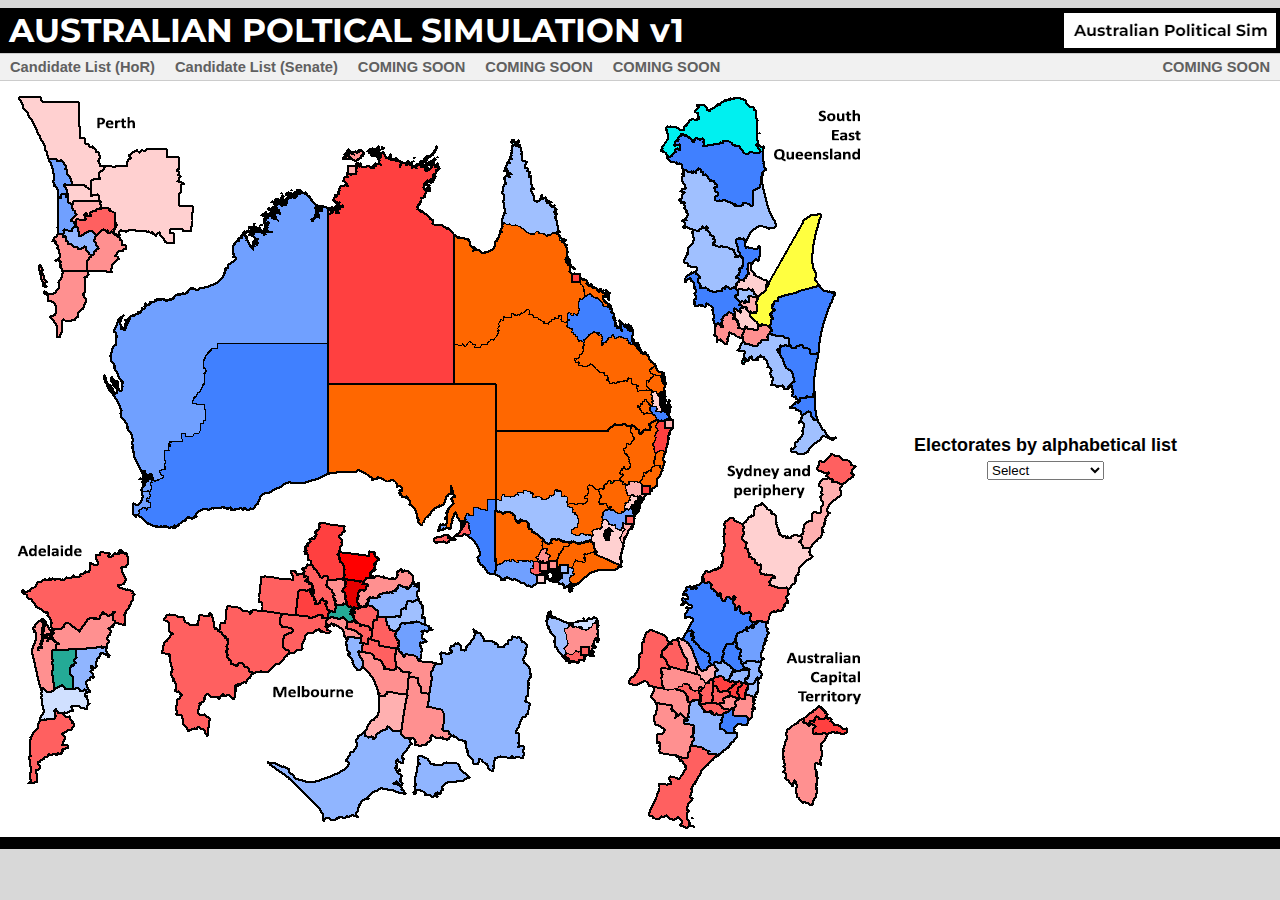
==== commit be95113a: "v1" ====
--- a/index.html
+++ b/index.html
@@ -344,11 +344,12 @@
                   </tr>
                   <tr>
                      <td>
+                        <!--
                         <table class="fedtable">
                            <tr class="TableHeader">
-                              <td class="LeftCol" colspan="3"><b>COALITION SEATS</b></td>
-                              <td>&nbsp;</td>
-                              <td colspan="3"><b>NON-COALITION SEATS</b></td>
+                              <td class="LeftCol" colspan="3"><b>SEATS IN RANDOM ORDER</b></td>
+                              <td>&nbsp;</td>
+                              <td colspan="3"><b>HOVER TO SHOW</b></td>
                            </tr>
                            <tr class="TableSubHeader">
                               <td class="LeftCol"><b>Safe</b></td>
@@ -360,9 +361,9 @@
                               <td><b>Safe</b></td>
                            </tr>
                            <tr>
-                              <td class="LiberalSeat LeftCol"><span class="Margin">(10.2)</span> <a class="1k" href="candidates.html?s=Wannon" id="l120" onclick="setup({imgsrc: '', mapid: ''});" onmouseout="extAreaOut('electoratemap','Wannon');" onmouseover="extAreaOver('electoratemap','Wannon');">Wannon</a></td>
-                              <td>&nbsp;</td>
-                              <td class="LiberalSeat LeftCol"><span class="Margin">(0.4)</span> <a class="1k" href="candidates.html?s=Bass" id="l57" onclick="setup({imgsrc: '', mapid: ''});" onmouseout="extAreaOut('electoratemap','Bass');" onmouseover="extAreaOver('electoratemap','Bass');">Bass</a></td>
+                              <td class="LiberalSeat LeftCol"><span class="Margin">(7.1)</span> <a class="1k" href="candidates.html?s=Wannon" id="l120" onclick="setup({imgsrc: '', mapid: ''});" onmouseout="extAreaOut('electoratemap','Wannon');" onmouseover="extAreaOver('electoratemap','Wannon');">Wannon</a></td>
+                              <td>&nbsp;</td>
+                              <td class="LiberalSeat LeftCol"><span class="Margin">(0.6)</span> <a class="1k" href="candidates.html?s=Bass" id="l57" onclick="setup({imgsrc: '', mapid: ''});" onmouseout="extAreaOut('electoratemap','Bass');" onmouseover="extAreaOver('electoratemap','Bass');">Bass</a></td>
                               <td>&nbsp;</td>
                               <td class="LaborSeat"><a class="1k" href="candidates.html?s=Macquarie" id="l137 onclick=setup({imgsrc: '', mapid: ''});" onmouseout="extAreaOut('electoratemap','Macquarie');" onmouseover="extAreaOver('electoratemap','Macquarie');">Macquarie</a> <span class="Margin">(0.2)</span></td>
                               <td>&nbsp;</td>
@@ -609,7 +610,7 @@
                               <td>&nbsp;</td>
                               <td class="LaborSeat"><a class="1k" href="candidates.html?s=Jagajaga" id="l42" onclick="setup({imgsrc: '', mapid: ''});" onmouseout="extAreaOut('electoratemap','Jagajaga');" onmouseover="extAreaOver('electoratemap','Jagajaga');">Jagajaga</a> <span class="Margin">(5.9)</span></td>
                               <td>&nbsp;</td>
-                              <td class="LaborSeat"><a class="1k" href="candidates.html?s=Canberra" id="l63" onclick="setup({imgsrc: '', mapid: ''});" onmouseout="extAreaOut('electoratemap','Canberra');" onmouseover="extAreaOver('electoratemap','Canberra');">Canberra</a> <span class="Margin">(17.1)</span></td>
+                              <td class="LaborSeat"><a class="1k" href="candidates.html?s=Canberra" id="l63" onclick="setup({imgsrc: '', mapid: ''});" onmouseout="extAreaOut('electoratemap','Canberra');" onmouseover="extAreaOver('electoratemap','Canberra');">Canberra</a> <span class="Margin">(16.4)</span></td>
                            </tr>
                            <tr>
                               <td class="NationalsSeat LeftCol"><span class="Margin">(16.9)</span> <a class="1k" href="candidates.html?s=Parkes" id="l155" onclick="setup({imgsrc: '', mapid: ''});" onmouseout="extAreaOut('electoratemap','Parkes');" onmouseover="extAreaOver('electoratemap','Parkes');">Parkes</a></td>
@@ -697,11 +698,12 @@
                               <td>&nbsp;</td>
                               <td class="LiberalSeat LeftCol"><span class="Margin">(10.1)</span> <a class="1k" href="candidates.html?s=Aston" id="l49" onclick="setup({imgsrc: '', mapid: ''});" onmouseout="extAreaOut('electoratemap','Aston');" onmouseover="extAreaOver('electoratemap','Aston');">Aston</a></td>
                               <td>&nbsp;</td>
-                              <td class="LaborSeat"><a class="1k" href="candidates.html?s=Bean" id="l61" onclick="setup({imgsrc: '', mapid: ''});" onmouseout="extAreaOut('electoratemap','Bean');" onmouseover="extAreaOver('electoratemap','Bean');">Bean</a> <span class="Margin">(7.5)</span></td>
+                              <td class="LaborSeat"><a class="1k" href="candidates.html?s=Bean" id="l61" onclick="setup({imgsrc: '', mapid: ''});" onmouseout="extAreaOut('electoratemap','Bean');" onmouseover="extAreaOver('electoratemap','Bean');">Bean</a> <span class="Margin">(9.0)</span></td>
                               <td>&nbsp;</td>
                               <td></td>
                            </tr>
                         </table>
+                     -->
                      </td>
                   </tr>
                </table>
